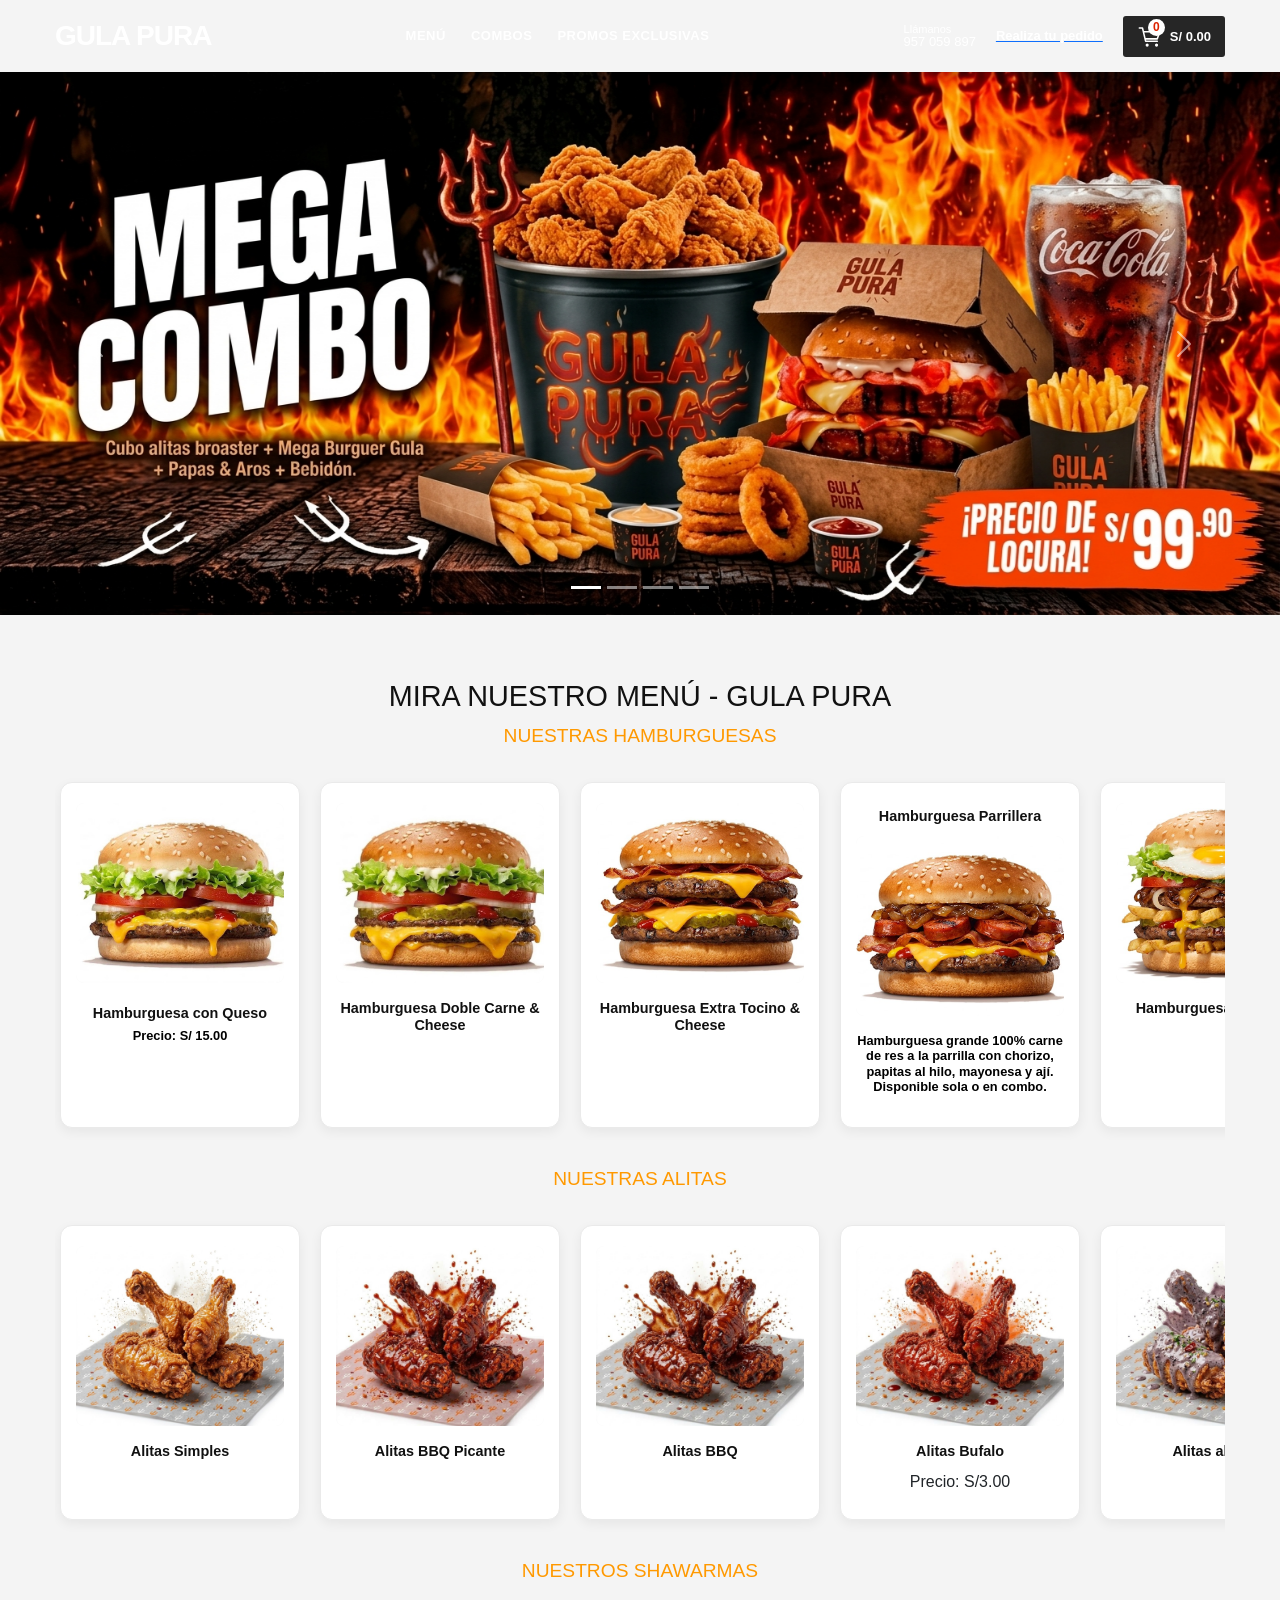
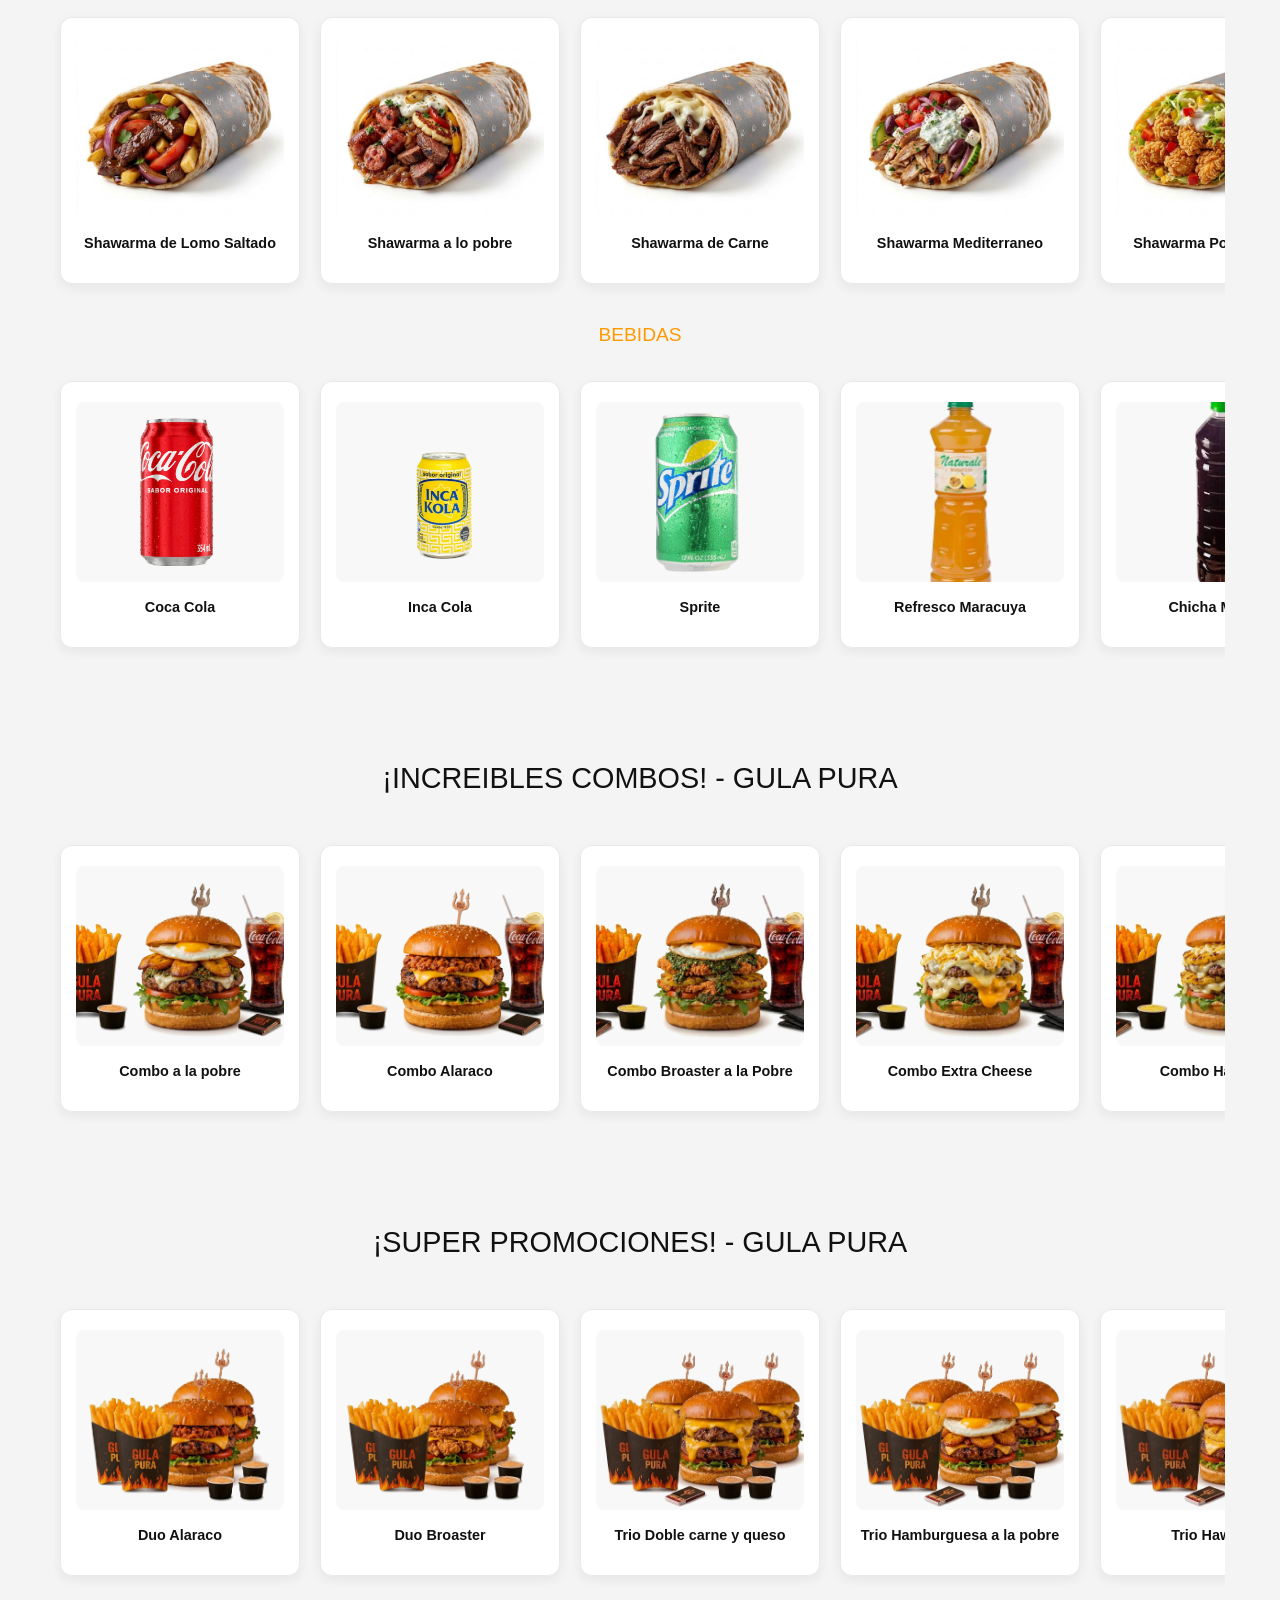
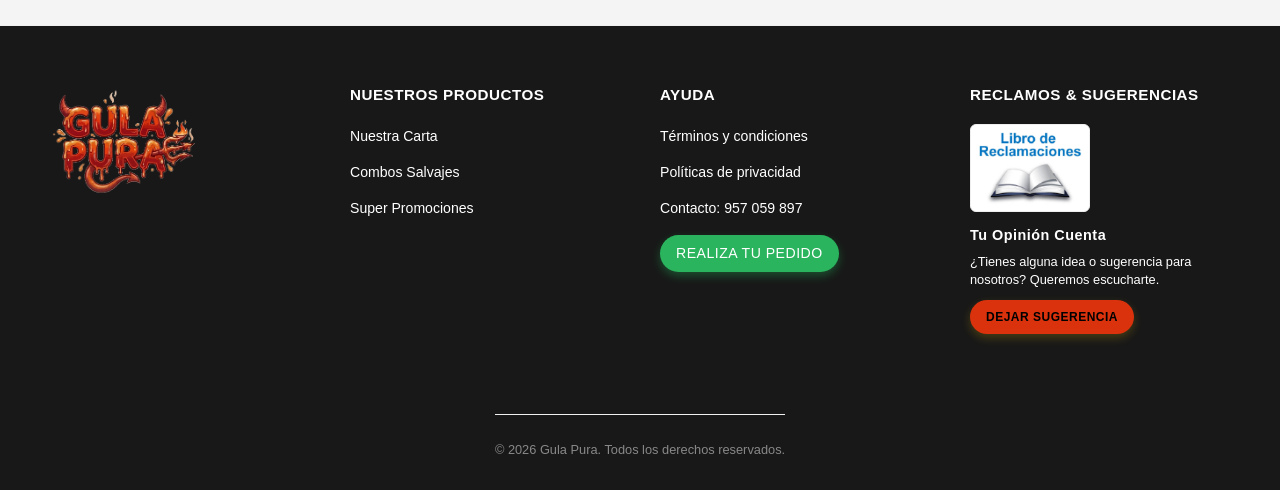
==== index.html @ 865c526d "Merge branch 'main' of https://github.com/Slardito/Chambistas" ====
<!DOCTYPE html>
<html lang="es">

<head>
  <meta charset="UTF-8">
  <meta name="viewport" content="width=device-width, initial-scale=1.0">
  <title>Gula Pura</title>
  <link rel="icon" href="img/logo-icon/icon_gula_pura.png">
  <link href="https://cdn.jsdelivr.net/npm/bootstrap@5.3.8/dist/css/bootstrap.min.css" rel="stylesheet"
    integrity="sha384-sRIl4kxILFvY47J16cr9ZwB07vP4J8+LH7qKQnuqkuIAvNWLzeN8tE5YBujZqJLB" crossorigin="anonymous" />
  <!-- Se realizo una vinculación con style.css (CSS) -->
  <link rel="stylesheet" href="style.css">
  <!-- Se establecio comunicacón con app.js (Java Script) -->
  <script src="app.js" defer></script>
</head>

<body>
  <header class="navbar">
    <div class="navbar-container">
      <!-- Logo GULA PURA -->
      <a href="#" class="logo">
        <span class="gulapura-text">GULA PURA</span>
      </a>
      <!-- Menú de navegación principal -->
      <nav class="nav-links">
        <a href="#MENU" class="nav-item">MENÚ</a>
        <a href="#COMBOS" class="nav-item">COMBOS</a>
        <a href="#PROMOS" class="nav-item">PROMOS EXCLUSIVAS</a>
      </nav>
      <!-- Sección de contacto y compra -->
      <div class="navbar-actions">
        <div class="phone-info">
          <div class="phone-text">
            <span class="label">Llámanos</span>
            <span class="number">957 059 897</span>
          </div>
        </div>
        <div class="user-info">
          <div class="user-text">
            <a href="https://wa.me/51957059897?text=Hola,%20quisiera%20realizar%20un%20pedido" target="_blank"
              rel="noopener noreferrer" class="link-pedido">
              <strong>Realiza tu pedido</strong>
            </a>
          </div>
        </div>
        <!-- Botón de carrito de compras -->
        <a href="Carrito.html" class="cart-btn" aria-label="Ver carrito, 0 productos, total S/ 0.00">
          <span class="cart-icon">
            <svg viewBox="0 0 32 32" fill="none" stroke="currentColor" stroke-width="2" stroke-linecap="round"
              stroke-linejoin="round" aria-hidden="true">
              <path d="M3 5h4l4 17h15M9 10h20l-3 9H11" />
              <circle cx="13" cy="27" r="1" fill="currentColor" />
              <circle cx="25" cy="27" r="1" fill="currentColor" />
            </svg>
            <span class="cart-count" aria-hidden="true">0</span>
          </span>
          <span class="cart-amount" aria-hidden="true">S/ 0.00</span>
        </a>
      </div>
    </div>
  </header>
  <!-- Carrusel - Banners -->
  <div id="carouselExampleIndicators" class="carousel slide" data-bs-ride="carousel">
    <div class="carousel-indicators">
      <button type="button" data-bs-target="#carouselExampleIndicators" data-bs-slide-to="0" class="active"
        aria-current="true" aria-label="Slide 1"></button>
      <button type="button" data-bs-target="#carouselExampleIndicators" data-bs-slide-to="1"
        aria-label="Slide 2"></button>
      <button type="button" data-bs-target="#carouselExampleIndicators" data-bs-slide-to="2"
        aria-label="Slide 3"></button>
      <button type="button" data-bs-target="#carouselExampleIndicators" data-bs-slide-to="3"
        aria-label="Slide 4"></button>
    </div>
    <!-- Bueno aqui se colocaron los 4 respectivos Banners referente a nuestra idea de página -->
    <div class="carousel-inner">
      <div class="carousel-item active">
        <img src="img/banners/Banner_1_gp.jfif" class="d-block w-100" alt="...">
      </div>
      <div class="carousel-item">
        <img src="img/banners/Banner_2_gp.jfif" class="d-block w-100" alt="...">
      </div>
      <div class="carousel-item">
        <img src="img/banners/Banner_3_gp.jfif" class="d-block w-100" alt="...">>
      </div>
      <div class="carousel-item">
        <img src="img/banners/Banner_4_gp.jfif" class="d-block w-100" alt="...">>
      </div>
    </div>
    <button class="carousel-control-prev" type="button" data-bs-target="#carouselExampleIndicators"
      data-bs-slide="prev">
      <span class="carousel-control-prev-icon" aria-hidden="true"></span>
      <span class="visually-hidden">Previous</span>
    </button>
    <button class="carousel-control-next" type="button" data-bs-target="#carouselExampleIndicators"
      data-bs-slide="next">
      <span class="carousel-control-next-icon" aria-hidden="true"></span>
      <span class="visually-hidden">Next</span>
    </button>
  </div>
  <script src="js/bootstrap.bundle.min.js"></script>
  <section class="MENU" id="MENU">
    <br>
    <h2> MIRA NUESTRO MENÚ - GULA PURA</h2>

    <!-- Hamburguesas -->
    <h5>NUESTRAS HAMBURGUESAS</h5>
    <div class="slide-container">
      <div class="slide-content">
        <div class="slide-wrapper">

          <!-- Tarjeta 1: Hamburguesa con Queso -->
          <div class="card">
            <div class="image-content">
              <span class="overlay"></span>
              <div class="card-image">
                <img src="img/Menu/Hamburguesas/Hamburguesa con Queso.jpg" alt="Hamburguesa con Queso" class="card-img">
              </div>
            </div>
            <div class="card-content">
              <div class="card-content">
                <h6 class="name">Hamburguesa con Queso</h6>
                <h6 class="precio">Precio: S/ 15.00</h6>
              </div>
            </div>
          </div>

          <!-- Tarjeta 2: Hamburguesa Doble Carne & Cheese -->
          <div class="card">
            <div class="image-content">
              <span class="overlay"></span>
              <div class="card-image">
                <img src="img/Menu/Hamburguesas/Hamburguesa Doble Carne & Cheese.jpg"
                  alt="Hamburguesa Doble Carne & Cheese" class="card-img">
              </div>
            </div>
            <div class="card-content">
              <h6 class="name">Hamburguesa Doble Carne & Cheese</h6>
            </div>
          </div>

          <!-- Tarjeta 3: Hamburguesa Extra Tocino & Cheese -->
          <div class="card">
            <div class="image-content">
              <span class="overlay"></span>
              <div class="card-image">
                <img src="img/Menu/Hamburguesas/Hamburguesa Extra Tocino & Cheese.jpg"
                  alt="Hamburguesa Extra Tocino & Cheese" class="card-img">
              </div>
            </div>
            <div class="card-content">
              <h6 class="name">Hamburguesa Extra Tocino & Cheese</h6>
            </div>
          </div>

          <!-- Tarjeta 4: Hamburguesa Parrillera -->
          <div class="card">
            <div class="image-content">
              <span class="overlay"></span>
              <div class="card-content">
              <h6 class="name">Hamburguesa Parrillera</h6>
            </div>
              <div class="card-image">
                <img src="img/Menu/Hamburguesas/Hamburguesa Parrillera.jpg" alt="Hamburguesa Parrillera"
                  class="card-img">
              </div>
            </div>
            <div class="card-content">
              <h6 class="precio">Hamburguesa grande 100% carne de res a la parrilla con chorizo, papitas al hilo, mayonesa y ají. Disponible sola o en combo.</h6>
            </div>
          </div>

          <!-- Tarjeta 5: Hamburguesa a la Pobre -->
          <div class="card">
            <div class="image-content">
              <span class="overlay"></span>
              <div class="card-image">
                <img src="img/Menu/Hamburguesas/Hamburguesa a la Pobre.jfif" alt="Hamburguesa a la Pobre"
                  class="card-img">
              </div>
            </div>
            <div class="card-content">
              <h6 class="name">Hamburguesa a la Pobre</h6>
            </div>
          </div>

          <!-- Tarjeta 6: Hamburguesa Doble Carne -->
          <div class="card">
            <div class="image-content">
              <span class="overlay"></span>
              <div class="card-image">
                <img src="img/Menu/Hamburguesas/Hamburguesa Doble Carne.jfif" alt="Hamburguesa Doble Carne"
                  class="card-img">
              </div>
            </div>
            <div class="card-content">
              <h6 class="name">Hamburguesa Doble Carne</h6>
            </div>
          </div>

          <!-- Tarjeta 7: Hamburguesa Gringa -->
          <div class="card">
            <div class="image-content">
              <span class="overlay"></span>
              <div class="card-image">
                <img src="img/Menu/Hamburguesas/Hamburguesa Gringa.jfif" alt="Hamburguesa Gringa" class="card-img">
              </div>
            </div>
            <div class="card-content">
              <h6 class="name">Hamburguesa Gringa</h6>
            </div>
          </div>

          <!-- Tarjeta 8: Hamburguesa Hawaiana -->
          <div class="card">
            <div class="image-content">
              <span class="overlay"></span>
              <div class="card-image">
                <img src="img/Menu/Hamburguesas/Hamburguesa Hawaiana.jfif" alt="Hamburguesa Hawaiana" class="card-img">
              </div>
            </div>
            <div class="card-content">
              <h6 class="name">Hamburguesa Hawaiana</h6>

            </div>
          </div>

          <!-- Tarjeta 9: Hamburguesa Simple -->
          <div class="card">
            <div class="image-content">
              <span class="overlay"></span>
              <div class="card-image">
                <img src="img/Menu/Hamburguesas/Hamburguesa Simple.jfif" alt="Hamburguesa Simple" class="card-img">
              </div>
            </div>
            <div class="card-content">
              <h6 class="name">Hamburguesa Simple</h6>
            </div>
          </div>

          <!-- Tarjeta 10: Hamburguesa Triple Cheese -->
          <div class="card">
            <div class="image-content">
              <span class="overlay"></span>
              <div class="card-image">
                <img src="img/Menu/Hamburguesas/Hamburguesa Triple cheese.jfif" alt="Hamburguesa Triple Cheese"
                  class="card-img">
              </div>
            </div>
            <div class="card-content">
              <h6 class="name">Hamburguesa Triple Cheese</h6>
            </div>
          </div>

        </div>
      </div>
    </div>
    <br>
    <!-- Alitas -->
    <h5>NUESTRAS ALITAS</h5>
    <div class="slide-container">
      <div class="slide-content">
        <div class="slide-wrapper">

          <!-- Tarjeta 1: Alitas Simples -->
          <div class="card">
            <div class="image-content">
              <span class="overlay"></span>
              <div class="card-image">
                <img src="img/Menu/Alitas/Alitas Simples.jfif" alt="Alitas Simples" class="card-img">
              </div>
            </div>
            <div class="card-content">
              <h6 class="name">Alitas Simples</h6>
            </div>
          </div>

          <!-- Tarjeta 2: Alitas BBQ Picante -->
          <div class="card">
            <div class="image-content">
              <span class="overlay"></span>
              <div class="card-image">
                <img src="img/Menu/Alitas/Alitas_BBQ_Picante.jfif" alt="Alitas BBQ Picante" class="card-img">
              </div>
            </div>
            <div class="card-content">
              <h6 class="name">Alitas BBQ Picante</h6>
            </div>
          </div>

          <!-- Tarjeta 3: Alitas BBQ -->
          <div class="card">
            <div class="image-content">
              <span class="overlay"></span>
              <div class="card-image">
                <img src="img/Menu/Alitas/Alitas_BBQ.jfif" alt="Alitas BBQ" class="card-img">
              </div>
            </div>
            <div class="card-content">
              <h6 class="name">Alitas BBQ</h6>
            </div>
          </div>

          <!-- Tarjeta 4: Alitas Bufalo -->
          <div class="card">
            <div class="image-content">
              <span class="overlay"></span>
              <div class="card-image">
                <img src="img/Menu/Alitas/Alitas Bufalo.jfif" alt="Alitas Bufalo" class="card-img">
              </div>
            </div>
            <div class="card-content">
              <h6 class="name">Alitas Bufalo</h6>
            </div>
            <div>
              <h6 class="price">Precio: S/3.00</h6>
            </div>
          </div>

          <!-- Tarjeta 5: Alitas al Olivo -->
          <div class="card">
            <div class="image-content">
              <span class="overlay"></span>
              <div class="card-image">
                <img src="img/Menu/Alitas/Alitas al Olivo.jfif" alt="Alitas al Olivo" class="card-img">
              </div>
            </div>
            <div class="card-content">
              <h6 class="name">Alitas al Olivo</h6>
            </div>
          </div>

          <!-- Tarjeta 6: Alitas Acevichadas -->
          <div class="card">
            <div class="image-content">
              <span class="overlay"></span>
              <div class="card-image">
                <img src="img/Menu/Alitas/Alitas Acevichadas.jfif" alt="Alitas Acevichadas" class="card-img">
              </div>
            </div>
            <div class="card-content">
              <h6 class="name">Alitas Acevichadas</h6>
            </div>
          </div>

          <!-- Tarjeta 7: Alitas Ajo Parmesano -->
          <div class="card">
            <div class="image-content">
              <span class="overlay"></span>
              <div class="card-image">
                <img src="img/Menu/Alitas/Alitas Ajo Parmesano.jpg" alt="Alitas Ajo Parmesano" class="card-img">
              </div>
            </div>
            <div class="card-content">
              <h6 class="name">Alitas Ajo Parmesano</h6>
            </div>
          </div>

        </div>
      </div>
    </div>
    <br>
    <!-- Shawarmas -->
    <h5>NUESTROS SHAWARMAS</h5>
    <div class="slide-container">
      <div class="slide-content">
        <div class="slide-wrapper">

          <!-- Tarjeta 1: Shawarma de Lomo Saltado -->
          <div class="card">
            <div class="image-content">
              <span class="overlay"></span>
              <div class="card-image">
                <img src="img/Menu/Shawarmas/Shawarma Lomo Saltado.jpg" alt="Shawarma de Lomo Saltado" class="card-img">
              </div>
            </div>
            <div class="card-content">
              <h6 class="name">Shawarma de Lomo Saltado</h6>
            </div>
          </div>

          <!-- Tarjeta 2: Shawarma a lo pobre -->
          <div class="card">
            <div class="image-content">
              <span class="overlay"></span>
              <div class="card-image">
                <img src="img/Menu/Shawarmas/Shawarma a lo pobre.jfif" alt="Shawarma a lo pobre" class="card-img">
              </div>
            </div>
            <div class="card-content">
              <h6 class="name">Shawarma a lo pobre</h6>
            </div>
          </div>

          <!-- Tarjeta 3: Shawarma de Carne -->
          <div class="card">
            <div class="image-content">
              <span class="overlay"></span>
              <div class="card-image">
                <img src="img/Menu/Shawarmas/Shawarma Carne.jfif" alt="Shawarma de Carne" class="card-img">
              </div>
            </div>
            <div class="card-content">
              <h6 class="name">Shawarma de Carne</h6>
            </div>
          </div>

          <!-- Tarjeta 4: Shawarma Mediterraneo -->
          <div class="card">
            <div class="image-content">
              <span class="overlay"></span>
              <div class="card-image">
                <img src="img/Menu/Shawarmas/Shawarma Mediterraneo.jfif" alt="Shawarma Mediterraneo" class="card-img">
              </div>
            </div>
            <div class="card-content">
              <h6 class="name">Shawarma Mediterraneo</h6>
            </div>
          </div>

          <!-- Tarjeta 5: Shawarma Pollo Crunchy -->
          <div class="card">
            <div class="image-content">
              <span class="overlay"></span>
              <div class="card-image">
                <img src="img/Menu/Shawarmas/Shawarma Pollo Crunchy.jfif" alt="Shawarma Pollo Crunchy" class="card-img">
              </div>
            </div>
            <div class="card-content">
              <h6 class="name">Shawarma Pollo Crunchy</h6>
            </div>
          </div>

          <!-- Tarjeta 6: Shawarma de Pollo -->
          <div class="card">
            <div class="image-content">
              <span class="overlay"></span>
              <div class="card-image">
                <img src="img/Menu/Shawarmas/Shawarma Pollo.jfif" alt="Shawarma de Pollo" class="card-img">
              </div>
            </div>
            <div class="card-content">
              <h6 class="name">Shawarma de Pollo</h6>
            </div>
          </div>

          <!-- Tarjeta 7: Shawarma Simple -->
          <div class="card">
            <div class="image-content">
              <span class="overlay"></span>
              <div class="card-image">
                <img src="img/Menu/Shawarmas/Shawarma Simple.jfif" alt="Shawarma Simple" class="card-img">
              </div>
            </div>
            <div class="card-content">
              <h6 class="name">Shawarma Simple</h6>
            </div>
          </div>

          <!-- Tarjeta 8: Shawarma Vegetariano  -->
          <div class="card">
            <div class="image-content">
              <span class="overlay"></span>
              <div class="card-image">
                <img src="img/Menu/Shawarmas/Shawarma Vegetariano.jfif" alt="Shawarma Vegetariano" class="card-img">
              </div>
            </div>
            <div class="card-content">
              <h6 class="name">Shawarma Vegetariano</h6>
            </div>
          </div>

        </div>
      </div>
    </div>
    <br>
    <!-- Bebidas -->
    <h5> Bebidas </h5>
    <div class="slide-container">
      <div class="slide-content">
        <div class="slide-wrapper">

          <!-- Tarjeta 1: Coca Cola -->
          <div class="card">
            <div class="image-content">
              <span class="overlay"></span>
              <div class="card-image">
                <img src="img/Menu/Bebidas/Coca_Cola.png" alt="Coca Cola" class="card-img">
              </div>
            </div>
            <div class="card-content">
              <h6 class="name">Coca Cola</h6>
            </div>
          </div>

          <!-- Tarjeta 2: Inca Kola -->
          <div class="card">
            <div class="image-content">
              <span class="overlay"></span>
              <div class="card-image">
                <img src="img/Menu/Bebidas/Inca_Kola.png" alt="Inca Kola" class="card-img">
              </div>
            </div>
            <div class="card-content">
              <h6 class="name">Inca Cola</h6>
            </div>
          </div>

          <!-- Tarjeta 3: Sprite -->
          <div class="card">
            <div class="image-content">
              <span class="overlay"></span>
              <div class="card-image">
                <img src="img/Menu/Bebidas/Sprite.png" alt="Sprite" class="card-img">
              </div>
            </div>
            <div class="card-content">
              <h6 class="name">Sprite</h6>
            </div>
          </div>

          <!-- Tarjeta 4: Refresco Maracuya -->
          <div class="card">
            <div class="image-content">
              <span class="overlay"></span>
              <div class="card-image">
                <img src="img/Menu/Bebidas/Refresco_Maracuya.png" alt="Refresco Maracuya" class="card-img">
              </div>
            </div>
            <div class="card-content">
              <h6 class="name">Refresco Maracuya</h6>
            </div>
          </div>

          <!-- Tarjeta 5: Chicha Morada -->
          <div class="card">
            <div class="image-content">
              <span class="overlay"></span>
              <div class="card-image">
                <img src="img/Menu/Bebidas/Chicha_Morada.png" alt="Refresco Chicha Morada" class="card-img">
              </div>
            </div>
            <div class="card-content">
              <h6 class="name">Chicha Morada</h6>
            </div>
          </div>

          <!-- Tarjeta 6: Agua -->
          <div class="card">
            <div class="image-content">
              <span class="overlay"></span>
              <div class="card-image">
                <img src="img/Menu/Bebidas/Agua.png" alt="Agua" class="card-img">
              </div>
            </div>
            <div class="card-content">
              <h6 class="name">Agua</h6>
            </div>
          </div>
        </div>
      </div>
    </div>
    <br>
    <br>
  </section>
  <section class="COMBOS" id="COMBOS">
    <!-- Combos Gula Pura -->
    <h2>¡INCREIBLES COMBOS! - GULA PURA</h2>
    <br>
    <div class="slide-container">
      <div class="slide-content">
        <div class="slide-wrapper">

          <!-- Tarjeta 1: Combo a la pobre -->
          <div class="card">
            <div class="image-content">
              <span class="overlay"></span>
              <div class="card-image">
                <img src="img/Combos/Combo_a_la_pobre.png" alt="Combo a la pobre" class="card-img">
              </div>
            </div>
            <div class="card-content">
              <h6 class="name">Combo a la pobre</h6>
            </div>
          </div>

          <!-- Tarjeta 2: Combo Alaraco -->
          <div class="card">
            <div class="image-content">
              <span class="overlay"></span>
              <div class="card-image">
                <img src="img/Combos/Combo_Alaraco.png" alt="Combo Alaraco" class="card-img">
              </div>
            </div>
            <div class="card-content">
              <h6 class="name">Combo Alaraco</h6>
            </div>
          </div>

          <!-- Tarjeta 3: Combo Broaster a la Pobre -->
          <div class="card">
            <div class="image-content">
              <span class="overlay"></span>
              <div class="card-image">
                <img src="img/Combos/Combo_Broaster_a_lo_pobre.png" alt="Combo Broaster a la Pobre" class="card-img">
              </div>
            </div>
            <div class="card-content">
              <h6 class="name">Combo Broaster a la Pobre</h6>
            </div>
          </div>

          <!-- Tarjeta 4: Combo Extra Cheese -->
          <div class="card">
            <div class="image-content">
              <span class="overlay"></span>
              <div class="card-image">
                <img src="img/Combos/Combo_Extra_Cheese.png" alt="Combo Extra Cheese" class="card-img">
              </div>
            </div>
            <div class="card-content">
              <h6 class="name">Combo Extra Cheese</h6>
            </div>
          </div>

          <!-- Tarjeta 5: Combo Hawaiano -->
          <div class="card">
            <div class="image-content">
              <span class="overlay"></span>
              <div class="card-image">
                <img src="img/Combos/Combo_Hawaiano.png" alt="Combo Hawaiano" class="card-img">
              </div>
            </div>
            <div class="card-content">
              <h6 class="name">Combo Hawaiano</h6>
            </div>
          </div>

          <!-- Tarjeta 6: Combo Parrillero -->
          <div class="card">
            <div class="image-content">
              <span class="overlay"></span>
              <div class="card-image">
                <img src="img/Combos/Combo_Parrillero.png" alt="Combo Parrillero" class="card-img">
              </div>
            </div>
            <div class="card-content">
              <h6 class="name">Combo Parrillero</h6>
            </div>
          </div>

          <!-- Tarjeta 7: Combo Tocino -->
          <div class="card">
            <div class="image-content">
              <span class="overlay"></span>
              <div class="card-image">
                <img src="img/Combos/Combo_Tocino.png" alt="Combo Tocino" class="card-img">
              </div>
            </div>
            <div class="card-content">
              <h6 class="name">Combo Tocino</h6>
            </div>
          </div>
        </div>
      </div>
    </div>
    <br>
  </section>
  <br>
  <section class="PROMOS" id="PROMOS">
    <!-- Promociones Gula Pura -->
    <h2> ¡SUPER PROMOCIONES! - GULA PURA</h2>
    <br>
    <div class="slide-container">
      <div class="slide-content">
        <div class="slide-wrapper">

          <!-- Tarjeta 1: Duo Alaraco -->
          <div class="card">
            <div class="image-content">
              <span class="overlay"></span>
              <div class="card-image">
                <img src="img/Promociones/Duo_alaraco.png" alt="Duo Alaraco" class="card-img">
              </div>
            </div>
            <div class="card-content">
              <h6 class="name">Duo Alaraco</h6>
            </div>
          </div>

          <!-- Tarjeta 2: Duo Broaster -->
          <div class="card">
            <div class="image-content">
              <span class="overlay"></span>
              <div class="card-image">
                <img src="img/Promociones/Duo_Broaster.png" alt="Duo Broaster" class="card-img">
              </div>
            </div>
            <div class="card-content">
              <h6 class="name">Duo Broaster</h6>
            </div>
          </div>

          <!-- Tarjeta 3: Trio Doble carne y queso -->
          <div class="card">
            <div class="image-content">
              <span class="overlay"></span>
              <div class="card-image">
                <img src="img/Promociones/Trio_dobleburger_cheese.png" alt="Trio Doble carne y queso" class="card-img">
              </div>
            </div>
            <div class="card-content">
              <h6 class="name">Trio Doble carne y queso</h6>
            </div>
          </div>

          <!-- Tarjeta 4: Trio Hamburguesa a la pobre -->
          <div class="card">
            <div class="image-content">
              <span class="overlay"></span>
              <div class="card-image">
                <img src="img/Promociones/Trio_Hamburguesa_a_la_pobre.png" alt="Trio Hamburguesa a la pobre"
                  class="card-img">
              </div>
            </div>
            <div class="card-content">
              <h6 class="name">Trio Hamburguesa a la pobre</h6>
            </div>
          </div>

          <!-- Tarjeta 5: Trio Hawaiano -->
          <div class="card">
            <div class="image-content">
              <span class="overlay"></span>
              <div class="card-image">
                <img src="img/Promociones/Trio_Hawaiano.png" alt="Trio Hawaiano" class="card-img">
              </div>
            </div>
            <div class="card-content">
              <h6 class="name">Trio Hawaiano</h6>
            </div>
          </div>
        </div>
      </div>
    </div>
    <br>
  </section>
</body>
<footer class="site-footer">
  <div class="footer-container">
    <!-- Columna 1: Logo y Redes -->
    <div class="footer-column brand-column">
      <a href="/" class="footer-logo-link">
        <img src="img/logo-icon/gula_pura_logotipo.png" alt="Logo Gula Pura" class="footer-logo-img">
      </a>

      <!--  Esto por el momento se encuentra en proceso
  <p>Síguenos en</p>
  <div class="social-icons">
    <a href="#" aria-label="Facebook"><i class="fab fa-facebook-f"></i></a>
    <a href="#" aria-label="Instagram"><i class="fab fa-instagram"></i></a>
    <a href="#" aria-label="TikTok"><i class="fab fa-tiktok"></i></a>
  </div>
  -->
    </div>

    <!-- Columna 2: Nuestros Productos -->
    <div class="footer-column">
      <h3>Nuestros Productos</h3>
      <ul>
        <li><a href="#MENU">Nuestra Carta </a></li>
        <li><a href="#COMBOS">Combos Salvajes</a></li>
        <li><a href="#PROMOS">Super Promociones</a></li>
      </ul>
    </div>
    <!-- Columna 3: Ayuda -->
    <div class="footer-column">
      <h3>Ayuda</h3>
      <ul>
        <!-- Funciones específicas para abrir cada modal -->
        <li><a href="#" onclick="abrirModalTerminos(event)">Términos y condiciones</a></li>
        <li><a href="#" onclick="abrirModalPrivacidad(event)">Políticas de privacidad</a></li>
        <li class="item-contacto">
          <a href="https://wa.me/51957059897?text=Hola,%20tengo%20una%20consulta" target="_blank"
            rel="noopener noreferrer">
            Contacto: 957 059 897
          </a>
        </li>

        <li class="feedback-container">
          <a href="https://wa.me/51957059897?text=Hola,%20quisiera%20realizar%20un%20pedido" class="btn-pedido"
            target="_blank" rel="noopener noreferrer">
            Realiza tu pedido
          </a>
        </li>
      </ul>

      <!-- Ventana flotante : Términos y Condiciones -->
      <div id="modal-terminos" class="modal-overlay">
        <div class="modal-contenido">
          <!-- Aqui se puede ver reflejado un boton para poder cerrar la ventana flotante de Términos y Condiciones -->
          <span class="btn-cerrar" onclick="cerrarModalTerminos()">&times;</span>
          <h2>Términos y Condiciones - Gúla Pura</h2>
          <div class="modal-body">
            <p>Bienvenido a <strong>Gúla Pura</strong>. A continuación, te presentamos las condiciones que rigen el uso
              de nuestro sitio web y el proceso de atención y pedidos a través de nuestro canal oficial de
              <strong>WhatsApp</strong>.
            </p>

            <h3>1. Canal Oficial de Ventas y Pedidos</h3>
            <p>Nuestro sitio web funciona como una carta digital interactiva e informativa. El proceso de compra,
              cotización, selección de productos, confirmación de dirección y pago se gestiona exclusivamente a través
              de nuestro canal oficial de WhatsApp.</p>

            <h3>2. Cobertura, Envíos y Horarios</h3>
            <p>La confirmación de si tu dirección se encuentra dentro de nuestra zona de cobertura de delivery se
              realizará directamente en el chat de WhatsApp al momento de compartir tu ubicación. La atención está
              sujeta al horario de nuestras cocinas.</p>

            <h3>3. Medios de Pago</h3>
            <p>Los pagos se coordinan por WhatsApp e incluyen Yape, Plin, transferencias bancarias o efectivo contra
              entrega (indicando el monto con el que abonarás para llevar el cambio exacto).</p>

            <h3>4. Comprobantes y Libro de Reclamaciones</h3>
            <p>Puedes solicitar Boleta o Factura electrónica en el chat de WhatsApp. Asimismo, nuestro Libro de
              Reclamaciones Virtual se encuentra disponible en la parte inferior de la web.</p>
          </div>
        </div>
      </div>

      <!-- Ventana Flotante : Políticas de Privacidad -->
      <div id="modal-privacidad" class="modal-overlay">
        <div class="modal-contenido">
          <!-- Aqui se puede ver reflejado un boton para poder cerrar la ventana flotante de Politicas de Privacidad -->
          <span class="btn-cerrar" onclick="cerrarModalPrivacidad()">&times;</span>
          <h2>Políticas de Privacidad - Gúla Pura</h2>
          <div class="modal-body">
            <p>En <strong>Gúla Pura</strong> nos comprometemos a proteger la privacidad de tus datos personales conforme
              a la <strong>Ley N° 29733 (Ley de Protección de Datos Personales del Perú)</strong>.</p>

            <h3>1. Datos Personales Recopilados</h3>
            <p>Al realizar tus pedidos a través de WhatsApp, podemos solicitarte datos como: nombre completo, número de
              teléfono, dirección de entrega y datos de facturación.</p>

            <h3>2. Finalidad del Tratamiento de Datos</h3>
            <p>Tus datos son utilizados exclusivamente para:</p>
            <ul>
              <li>Procesar, preparar y coordinar la entrega (delivery) de tus pedidos.</li>
              <li>Emitir y enviarte el comprobante de pago electrónico correspondiente (Boleta/Factura).</li>
              <li>Atender consultas o sugerencias enviadas a través de nuestros canales de atención.</li>
            </ul>

            <h3>3. Confidencialidad y Seguridad</h3>
            <p>Tus datos personales no serán comercializados ni cedidos a terceros sin tu consentimiento previo, salvo
              con el personal encargado del reparto o por requerimiento de la autoridad competente.</p>

            <h3>4. Derechos ARCO</h3>
            <p>Como titular de tus datos personales, puedes ejercer tus derechos de acceso, rectificación, cancelación u
              oposición escribiéndonos directamente a nuestro canal de WhatsApp.</p>
          </div>
        </div>
      </div>
    </div>
    <!-- Columna 4: Contacto & Atención al Cliente (Libro y Sugerencias) -->
    <div class="footer-column legal-column">
      <h3>RECLAMOS & SUGERENCIAS</h3>

      <!-- 1. Libro de Reclamaciones vinculada a libro-de-reclamaciones.html -->
      <a href="libro-de-reclamaciones.html">
        <img src="img/footer/Libro_reclamos.png" alt="Libro de Reclamaciones" class="libro-img">
      </a>

      <!-- 2. Sugerencias conectado a un Formulario de google -->
      <div class="feedback-container">
        <h3>Tu Opinión Cuenta</h3>
        <p class="feedback-text">¿Tienes alguna idea o sugerencia para nosotros? Queremos escucharte.</p>
        <a href="https://docs.google.com/forms/d/e/1FAIpQLScGWHN5Qboh4pLPVPXL78QI0LmWeiwGPB_7sudZl1JCkc1D7g/viewform?usp=header"
          class="btn-sugerencias" target="_blank" rel="noopener noreferrer">
          Dejar sugerencia
        </a>
      </div>
    </div>
    <!-- En el pie del footer se colocaron los Derechos Reservados -->
    <div class="footer-bottom" id="footer-bottom">
      <span>&copy; 2026 Gula Pura. Todos los derechos reservados.</span>
    </div>
</footer>

</html>
---- style.css ----
* {
  margin: 0;
  padding: 0;
  box-sizing: border-box;
  font-family: 'Arial Black', Impact, sans-serif;
}

body {
  background-color: #f4f4f4;
  overflow-x: hidden;
}

/* Contenedor generals */
.container {
  width: 100%;
  max-width: 1200px;
  margin: 0 auto;
  padding: 0 15px;
}

/* -- Navbar -- */
.navbar {
  background-image: url('https://media.istockphoto.com/id/2155502644/es/foto/fondo-de-pared-de-hormig%C3%B3n-negro-oscuro-patr%C3%B3n-tablero-de-cemento-textura-grunge-sucio-rayado.jpg?s=612x612&w=0&k=20&c=M6zVuRBpAifVg0nw0QAFx66Hq777SYCjK_7OEoNGsIk=');
  background-size: cover;
  background-position: center;
  padding: 15px 0;
  position: sticky;
  top: 0;
  z-index: 1000;
  box-shadow: 0 4px 10px rgba(0, 0, 0, 0.3);
}

.navbar-container {
  width: 100%;
  max-width: 1200px;
  margin: 0 auto;
  display: flex;
  align-items: center;
  justify-content: space-between;
  padding: 0 15px;
}

/* -- Logo -- */
.logo {
  text-decoration: none;
}

.logo .gulapura-text {
  font-size: 28px;
  font-weight: 900;
  font-style: normal;
  color: #ffffff;
  letter-spacing: -1px;
  text-decoration: none;
}

/* Navegación central */
.nav-links {
  display: flex;
  align-items: center;
  gap: 25px;
}

.nav-item {
  color: #ffffff;
  text-decoration: none;
  font-size: 13px;
  font-weight: bold;
  letter-spacing: 0.5px;
  transition: color 0.2s ease;
}

.nav-item:hover {
  color: #ffcc00;
}

/* Acciones a la derecha */
.navbar-actions {
  display: flex;
  align-items: center;
  gap: 20px;
}

.phone-info,
.user-info {
  display: flex;
  align-items: center;
}

.phone-text,
.user-text {
  display: flex;
  flex-direction: column;
  line-height: 1.1;
  font-size: 11px;
  font-family: Arial, sans-serif;
  color: #ffffff;
}

.phone-text .number,
.user-text strong {
  font-family: 'Arial Black', sans-serif;
  font-size: 13px;
  color: #ffffff;
}

/* -- Carrito -- */
.cart-btn {
  background-color: #262626;
  color: #ffffff;
  text-decoration: none;
  padding: 8px 14px;
  border-radius: 3px;
  font-weight: bold;
  font-size: 13px;
  display: flex;
  align-items: center;
  gap: 8px;
  min-height: 38px;
  transition: background-color 0.2s ease;
}

.cart-btn:hover {
  background-color: #3a3a3a;
}

.cart-icon {
  position: relative;
  display: flex;
  width: 25px;
  height: 25px;
}

.cart-icon svg {
  width: 100%;
  height: 100%;
}

.cart-count {
  position: absolute;
  top: -5px;
  right: -3px;
  min-width: 17px;
  height: 17px;
  padding: 0 3px;
  border-radius: 50%;
  background: #fff;
  color: #dc2200;
  font: bold 12px/17px Arial, sans-serif;
  text-align: center;
}

.cart-amount {
  white-space: nowrap;
  font: bold 13px Arial, sans-serif;
}

.cart-btn:focus-visible {
  outline: 3px solid #ffcc00;
  outline-offset: 3px;
}

/* -- 3. Secciones (MENÚ, COMBOS, PROMOS) -- */
.MENU,
.COMBOS,
.PROMOS {
  max-width: 1200px;
  margin: 0 auto;
  padding: 40px 15px 10px 15px;
}

.MENU h2,
.COMBOS h2,
.PROMOS h2 {
  width: 100%;
  text-align: center;
  margin-bottom: 10px;
  font-size: 1.8rem;
  color: #111;
  text-transform: uppercase;
}

.MENU h5,
.COMBOS h5,
.PROMOS h5 {
  width: 100%;
  text-align: center;
  margin-bottom: 20px;
  color: #ff9900;
  font-size: 1.2rem;
  text-transform: uppercase;
}

/* Slider horizontal para tarjetas de productos */
.slide-container {
  width: 100%;
}

.slide-content {
  width: 100%;
}

.slide-wrapper {
  display: flex;
  flex-direction: row;
  gap: 20px;
  overflow-x: auto;
  padding: 15px 5px;
  scroll-behavior: smooth;
}

/* Personalización del scrollbar del slider */
.slide-wrapper::-webkit-scrollbar {
  height: 10px;
}

.slide-wrapper::-webkit-scrollbar-thumb {
  background: #ffcc00;
  border-radius: 15px;
}

.slide-wrapper::-webkit-scrollbar-track {
  background: #e0e0e0;
  border-radius: 15px;
}

/* Tarjetas de producto */
.card {
  flex: 0 0 240px;
  /* Ancho fijo uniforme para la tarjeta */
  display: flex;
  flex-direction: column;
  align-items: center;
  background: #ffffff;
  padding: 20px 15px;
  border-radius: 12px;
  box-shadow: 0 4px 12px rgba(0, 0, 0, 0.06);
  border: 1px solid #eaeaea;
  transition: transform 0.2s ease, box-shadow 0.2s ease;
}

.card:hover {
  transform: translateY(-4px);
  box-shadow: 0 8px 20px rgba(0, 0, 0, 0.12);
}

/* -- Ajuste de las tarjetas e imagenes -- */
.image-content {
  width: 100%;
  margin-bottom: 12px;
}

.card-image {
  position: relative;
  width: 100%;
  height: 180px;
  border-radius: 8px;
  /* Bordes curvos */
  overflow: hidden;
  background-color: #f8f8f8;
}

/* La imagen se ajusta al 100% */
.card-image .card-img {
  width: 100%;
  height: 100%;
  object-fit: cover;
  display: block;
}

/* Información debajo de la comida */
.card-content {
  text-align: center;
  width: 100%;
  padding: 5px 0;
}

.card-content .name {
  font-size: 0.9rem;
  color: #111111;
  font-weight: bold;
  margin-bottom: 6px;
}

/* Estilo para el precio que se coloque debajo, pero por el momento esto no se va habilitar */
.card-content .precio {
  font-size: 0.8rem;
  color: black;
  font-weight: 900;
}

/* -- Footer -- */
.site-footer {
  background-color: #181818;
  padding: 60px 20px 30px 20px;
  border-top: 1px solid #f0f0f0;
  font-family: Arial, sans-serif;
}

.footer-container {
  display: flex;
  flex-direction: row;
  justify-content: space-between;
  flex-wrap: wrap;
  max-width: 1200px;
  margin: 0 auto;
  gap: 40px;
}

.footer-column {
  flex: 1;
  min-width: 220px;
}

.footer-logo-img {
  max-width: 160px;
  height: auto;
  display: block;
}

.footer-column h3 {
  font-size: 0.95rem;
  color: white;
  text-transform: uppercase;
  letter-spacing: 0.5px;
  margin-bottom: 20px;
  font-weight: 700;
}

.footer-column ul {
  list-style: none;
  padding: 0;
  margin: 0;
}

.footer-column ul li {
  margin-bottom: 12px;
}

.footer-column ul li a {
  color: white;
  text-decoration: none;
  font-size: 0.88rem;
  font-weight: 500;
  font-family: Arial, sans-serif;
  transition: all 0.2s ease;
}

.footer-column ul li a:hover {
  color: #ff3333;
  padding-left: 3px;
}

/* Libro de reclamaciones */
.libro-img {
  width: 120px;
  height: auto;
  display: block;
  background: #ffffff;
  padding: 6px;
  border: 1px solid #eee;
  border-radius: 6px;
  margin-bottom: 15px;
}

.feedback-container {
  margin-top: 20px;
  border-top: 1px dashed #e0e0e0;
  padding-top: 15px;
  max-width: 260px;
}

.feedback-container h3 {
  font-size: 0.9rem;
  color: white;
  text-transform: none;
  margin-bottom: 8px;
  font-weight: 600;
}

.feedback-text {
  font-family: Arial, sans-serif;
  font-size: 0.8rem;
  color: white;
  line-height: 1.4;
  margin-bottom: 12px;
}

.btn-sugerencias {
  display: inline-block;
  background-color: #D9320D;
  color: #000000;
  padding: 8px 16px;
  font-size: 0.75rem;
  font-weight: 700;
  text-transform: uppercase;
  letter-spacing: 0.5px;
  text-decoration: none;
  border-radius: 50px;
  box-shadow: 0 4px 10px rgba(255, 204, 0, 0.2);
  transition: all 0.2s ease;
}

.btn-sugerencias:hover {
  background-color: #ff3333;
  color: #ffffff;
  box-shadow: 0 4px 10px rgba(255, 51, 51, 0.3);
  transform: translateY(-1px);
}

.footer-bottom {
  max-width: 1200px;
  margin: 40px auto 0 auto;
  padding-top: 25px;
  border-top: 1px solid #f0f0f0;
  text-align: center;
  font-size: 0.8rem;
  font-family: Arial, sans-serif;
  color: #888888;
}

.feedback-container {
  margin-top: 15px;
  border-top: none;
  padding-top: 0;
}

/* Estilo del botón verde para hacer referencia a Whatsapp */
.btn-pedido {
  display: inline-block;
  background-color: #2ab45d;
  color: #ffffff !important;
  padding: 8px 16px;
  font-size: 0.75rem;
  font-weight: 700;
  text-transform: uppercase;
  letter-spacing: 0.5px;
  text-decoration: none;
  border-radius: 50px;
  box-shadow: 0 4px 10px rgba(37, 211, 102, 0.3);
  transition: all 0.2s ease;
}

/* Efecto al pasar el cursor */
.btn-pedido:hover {
  background-color: #1a572f;
  color: #ffffff !important;
  box-shadow: 0 4px 12px rgba(37, 211, 102, 0.5);
  transform: translateY(-1px);
  padding-left: 16px !important;
}


/* --- Terminos y condicicones --- */
.modal-contenido h2 {
  text-align: center;
  margin-top: 10px;
  /* Margen superior */
  margin-bottom: 20px;
  /* Margen inferior */
  padding-right: 25px;
  /* Espacio a la derecha */
  padding-left: 25px;
  /* Espacio a la izquierda */
}

/* Fondo oscuro translúcido */
.modal-overlay {
  display: none;
  position: fixed;
  top: 0;
  left: 0;
  width: 100%;
  height: 100%;
  background-color: rgba(0, 0, 0, 0.75);
  z-index: 9999;
  justify-content: center;
  align-items: center;
}

/* Caja de contenido de la ventana flotante */
.modal-contenido {
  background-color: #1f1f1f;
  color: #ffffff;
  padding: 30px;
  border-radius: 12px;
  max-width: 600px;
  width: 90%;
  max-height: 80vh;
  position: relative;
  box-shadow: 0 5px 20px rgba(0, 0, 0, 0.5);
  font-family: Arial, sans-serif;
}

.modal-body {
  max-height: 60vh;
  overflow-y: auto;
  margin-top: 15px;
  padding-right: 10px;
  line-height: 1.5;
  font-size: 0.9rem;
}

.modal-body h3 {
  font-size: 1rem;
  color: #ff3333;
  margin-top: 15px;
  margin-bottom: 5px;
}

/* Botón para cerrar las ventanas flotantes */
.btn-cerrar {
  position: absolute;
  top: 15px;
  right: 20px;
  font-size: 28px;
  font-weight: bold;
  color: #ffffff;
  cursor: pointer;
}

.btn-cerrar:hover {
  color: #ff3333;
}

/* Politicas de Privacidad */
/* Centrado y márgenes para los títulos */
.modal-contenido h2 {
  text-align: center;
  margin-top: 10px;
  margin-bottom: 20px;
  padding-right: 25px;
  padding-left: 25px;
}

.modal-body ul {
  padding-left: 20px;
  margin-top: 8px;
  margin-bottom: 12px;
}

.modal-body ul li {
  list-style-type: disc;
  color: #dddddd;
  font-size: 0.85rem;
  margin-bottom: 6px;
  line-height: 1.4;
}
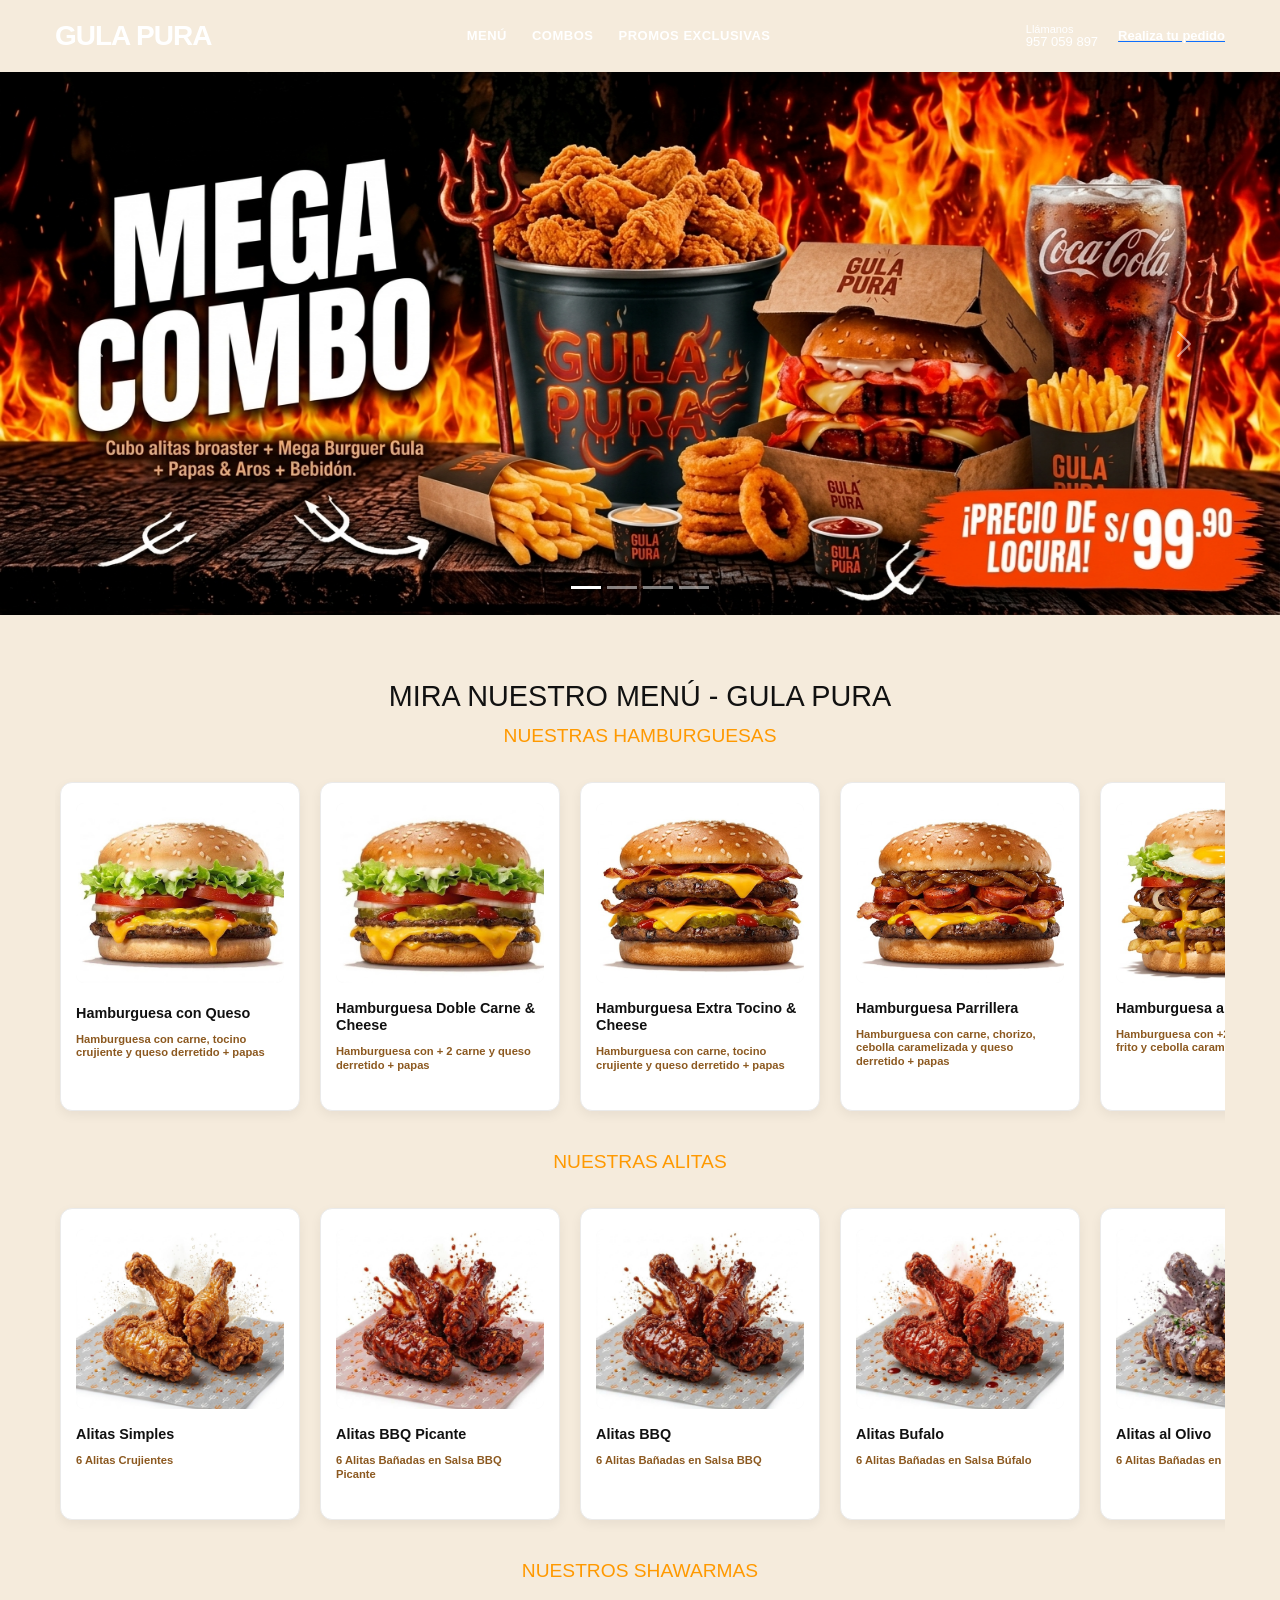
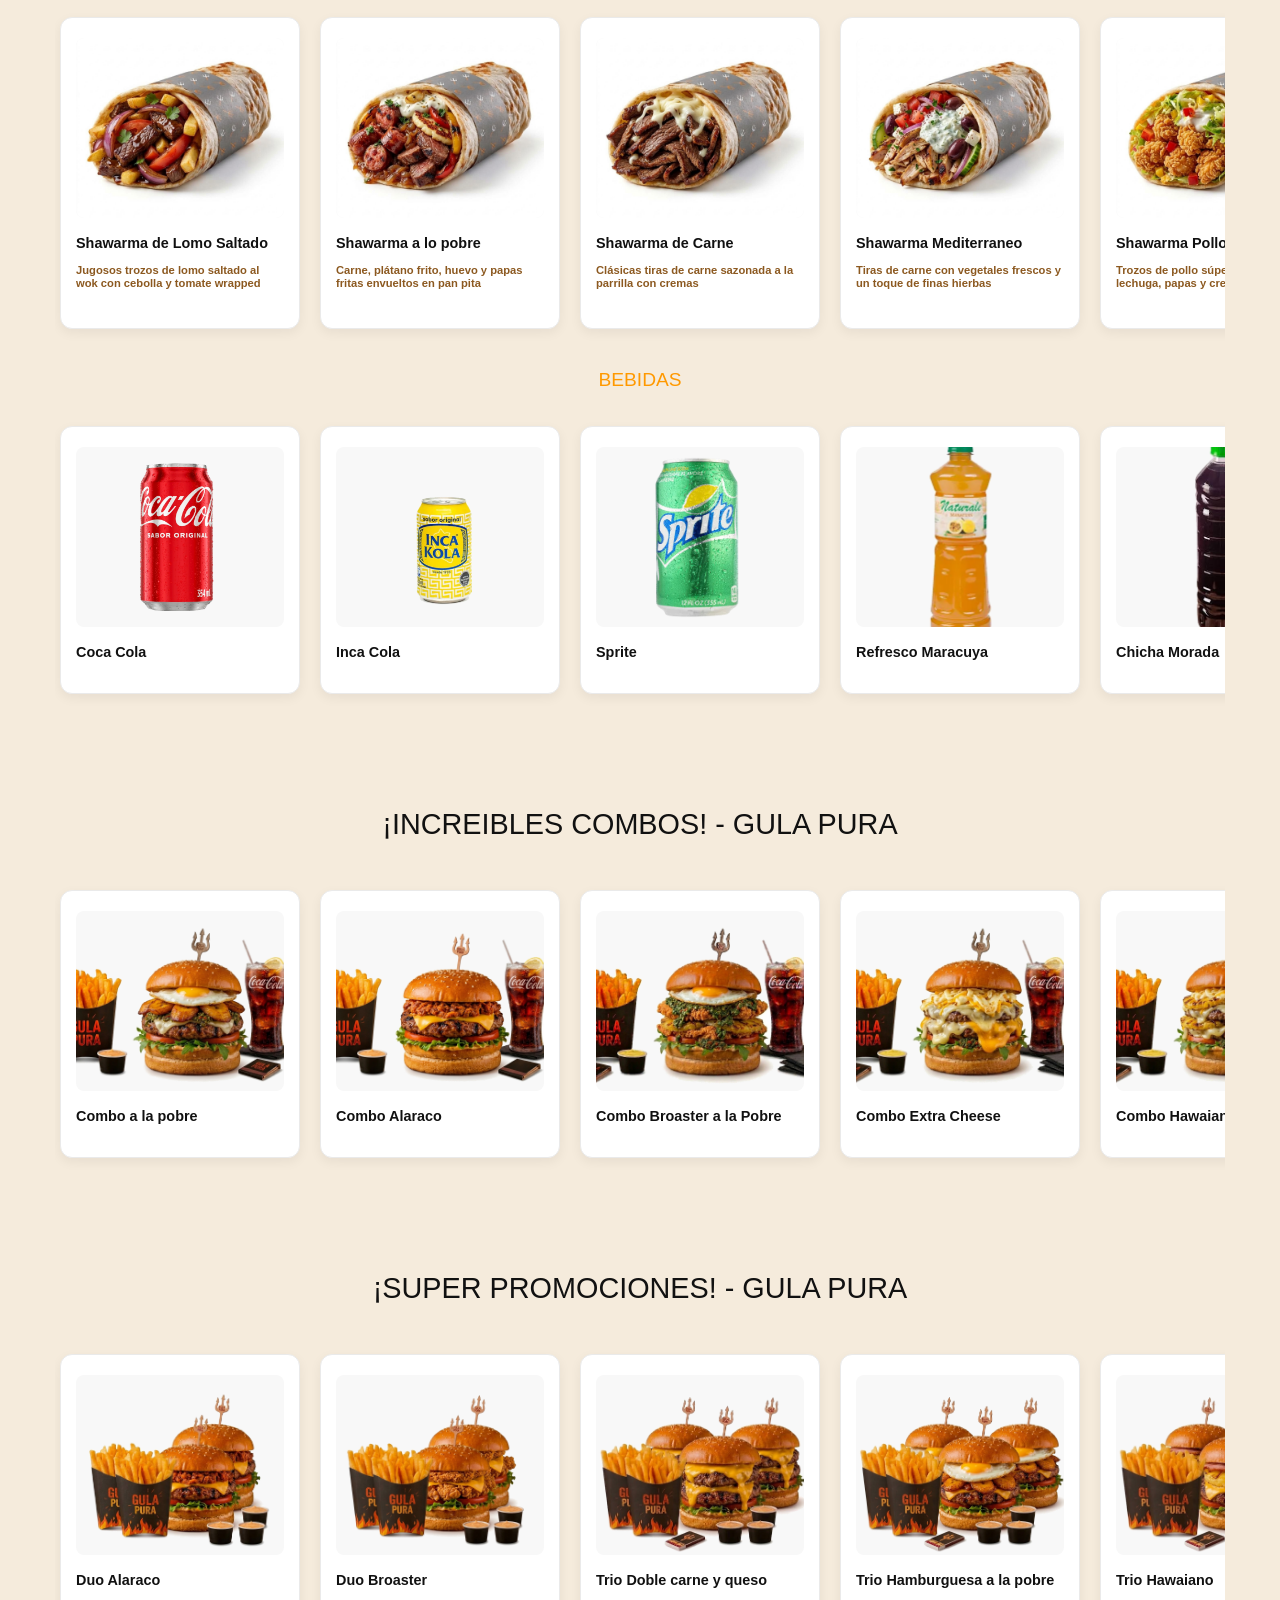
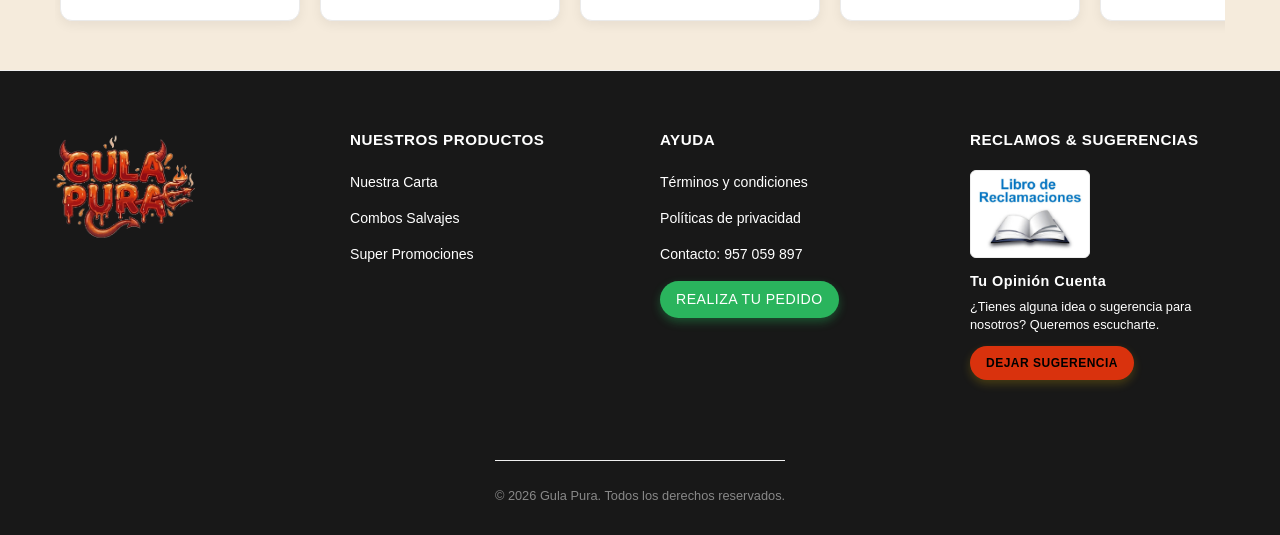
==== commit 202f9003: "cambios parte 1" ====
--- a/index.html
+++ b/index.html
@@ -43,19 +43,8 @@
             </a>
           </div>
         </div>
-        <!-- Botón de carrito de compras -->
-        <a href="Carrito.html" class="cart-btn" aria-label="Ver carrito, 0 productos, total S/ 0.00">
-          <span class="cart-icon">
-            <svg viewBox="0 0 32 32" fill="none" stroke="currentColor" stroke-width="2" stroke-linecap="round"
-              stroke-linejoin="round" aria-hidden="true">
-              <path d="M3 5h4l4 17h15M9 10h20l-3 9H11" />
-              <circle cx="13" cy="27" r="1" fill="currentColor" />
-              <circle cx="25" cy="27" r="1" fill="currentColor" />
-            </svg>
-            <span class="cart-count" aria-hidden="true">0</span>
-          </span>
-          <span class="cart-amount" aria-hidden="true">S/ 0.00</span>
-        </a>
+        <!-- Esto aun esta en desarrollo, para luego poder definir la compra en la misma página web -->
+        <!-- <a href="#" class="cart-btn">S/ 0.00</a> -->
       </div>
     </div>
   </header>
@@ -119,7 +108,7 @@
             <div class="card-content">
               <div class="card-content">
                 <h6 class="name">Hamburguesa con Queso</h6>
-                <h6 class="precio">Precio: S/ 15.00</h6>
+                <h6 class="descrip">Hamburguesa con carne, tocino crujiente y queso derretido + papas</h6>
               </div>
             </div>
           </div>
@@ -135,6 +124,7 @@
             </div>
             <div class="card-content">
               <h6 class="name">Hamburguesa Doble Carne & Cheese</h6>
+              <h6 class="descrip">Hamburguesa con + 2 carne y queso derretido + papas</h6>
             </div>
           </div>
 
@@ -149,6 +139,7 @@
             </div>
             <div class="card-content">
               <h6 class="name">Hamburguesa Extra Tocino & Cheese</h6>
+              <h6 class="descrip">Hamburguesa con carne, tocino crujiente y queso derretido + papas</h6>
             </div>
           </div>
 
@@ -156,16 +147,14 @@
           <div class="card">
             <div class="image-content">
               <span class="overlay"></span>
-              <div class="card-content">
-              <h6 class="name">Hamburguesa Parrillera</h6>
-            </div>
               <div class="card-image">
                 <img src="img/Menu/Hamburguesas/Hamburguesa Parrillera.jpg" alt="Hamburguesa Parrillera"
                   class="card-img">
               </div>
             </div>
             <div class="card-content">
-              <h6 class="precio">Hamburguesa grande 100% carne de res a la parrilla con chorizo, papitas al hilo, mayonesa y ají. Disponible sola o en combo.</h6>
+              <h6 class="name">Hamburguesa Parrillera</h6>
+              <h6 class="descrip">Hamburguesa con carne, chorizo, cebolla caramelizada y queso derretido + papas</h6>
             </div>
           </div>
 
@@ -180,6 +169,7 @@
             </div>
             <div class="card-content">
               <h6 class="name">Hamburguesa a la Pobre</h6>
+              <h6 class="descrip">Hamburguesa con +2 carnes, huevo frito y cebolla caramelizada + papas</h6>
             </div>
           </div>
 
@@ -194,6 +184,7 @@
             </div>
             <div class="card-content">
               <h6 class="name">Hamburguesa Doble Carne</h6>
+              <h6 class="descrip">Hamburguesa con +2 carnes + papas</h6>
             </div>
           </div>
 
@@ -207,6 +198,7 @@
             </div>
             <div class="card-content">
               <h6 class="name">Hamburguesa Gringa</h6>
+              <h6 class="descrip">Hamburguesa con +2 carnes, chorizo parrillero + papas</h6>
             </div>
           </div>
 
@@ -220,7 +212,7 @@
             </div>
             <div class="card-content">
               <h6 class="name">Hamburguesa Hawaiana</h6>
-
+              <h6 class="descrip">Hamburguesa con carne, piña y queso derretido + papas</h6>
             </div>
           </div>
 
@@ -234,6 +226,7 @@
             </div>
             <div class="card-content">
               <h6 class="name">Hamburguesa Simple</h6>
+              <h6 class="descrip">Hamburguesa con carne + papas</h6>
             </div>
           </div>
 
@@ -248,6 +241,7 @@
             </div>
             <div class="card-content">
               <h6 class="name">Hamburguesa Triple Cheese</h6>
+              <h6 class="descrip">Hamburguesa con +2 carnes y demasiado queso + papas</h6>
             </div>
           </div>
 
@@ -271,6 +265,7 @@
             </div>
             <div class="card-content">
               <h6 class="name">Alitas Simples</h6>
+              <h6 class="descrip">6 Alitas Crujientes</h6>
             </div>
           </div>
 
@@ -284,6 +279,7 @@
             </div>
             <div class="card-content">
               <h6 class="name">Alitas BBQ Picante</h6>
+              <h6 class="descrip">6 Alitas Bañadas en Salsa BBQ Picante</h6>
             </div>
           </div>
 
@@ -297,6 +293,7 @@
             </div>
             <div class="card-content">
               <h6 class="name">Alitas BBQ</h6>
+              <h6 class="descrip">6 Alitas Bañadas en Salsa BBQ</h6>
             </div>
           </div>
 
@@ -310,9 +307,7 @@
             </div>
             <div class="card-content">
               <h6 class="name">Alitas Bufalo</h6>
-            </div>
-            <div>
-              <h6 class="price">Precio: S/3.00</h6>
+              <h6 class="descrip">6 Alitas Bañadas en Salsa Búfalo</h6>
             </div>
           </div>
 
@@ -326,6 +321,7 @@
             </div>
             <div class="card-content">
               <h6 class="name">Alitas al Olivo</h6>
+              <h6 class="descrip">6 Alitas Bañadas en Salsa al Olivo</h6>
             </div>
           </div>
 
@@ -339,6 +335,7 @@
             </div>
             <div class="card-content">
               <h6 class="name">Alitas Acevichadas</h6>
+              <h6 class="descrip">6 Alitas Bañadas en Salsa Acevichada</h6>
             </div>
           </div>
 
@@ -352,9 +349,9 @@
             </div>
             <div class="card-content">
               <h6 class="name">Alitas Ajo Parmesano</h6>
-            </div>
-          </div>
-
+              <h6 class="descrip">6 Alitas Bañadas en Salsa Ajo Parmesano</h6>
+            </div>
+          </div>
         </div>
       </div>
     </div>
@@ -375,6 +372,7 @@
             </div>
             <div class="card-content">
               <h6 class="name">Shawarma de Lomo Saltado</h6>
+              <h6 class="descrip">Jugosos trozos de lomo saltado al wok con cebolla y tomate wrapped</h6>
             </div>
           </div>
 
@@ -388,6 +386,7 @@
             </div>
             <div class="card-content">
               <h6 class="name">Shawarma a lo pobre</h6>
+              <h6 class="descrip">Carne, plátano frito, huevo y papas fritas envueltos en pan pita</h6>
             </div>
           </div>
 
@@ -401,6 +400,7 @@
             </div>
             <div class="card-content">
               <h6 class="name">Shawarma de Carne</h6>
+              <h6 class="descrip">Clásicas tiras de carne sazonada a la parrilla con cremas</h6>
             </div>
           </div>
 
@@ -414,6 +414,7 @@
             </div>
             <div class="card-content">
               <h6 class="name">Shawarma Mediterraneo</h6>
+              <h6 class="descrip">Tiras de carne con vegetales frescos y un toque de finas hierbas</h6>
             </div>
           </div>
 
@@ -427,6 +428,7 @@
             </div>
             <div class="card-content">
               <h6 class="name">Shawarma Pollo Crunchy</h6>
+              <h6 class="descrip">Trozos de pollo súper crujientes con lechuga, papas y cremas</h6>
             </div>
           </div>
 
@@ -440,6 +442,7 @@
             </div>
             <div class="card-content">
               <h6 class="name">Shawarma de Pollo</h6>
+              <h6 class="descrip">Láminas de pollo asado sazonadas al estilo tradicional</h6>
             </div>
           </div>
 
@@ -453,6 +456,7 @@
             </div>
             <div class="card-content">
               <h6 class="name">Shawarma Simple</h6>
+              <h6 class="descrip">La combinación clásica y ligera de carne y vegetales</h6>
             </div>
           </div>
 
@@ -466,9 +470,9 @@
             </div>
             <div class="card-content">
               <h6 class="name">Shawarma Vegetariano</h6>
-            </div>
-          </div>
-
+              <h6 class="descrip">Mix de vegetales frescos, palta, frejoles y tofu frito</h6>
+            </div>
+          </div>
         </div>
       </div>
     </div>
@@ -753,7 +757,7 @@
         <img src="img/logo-icon/gula_pura_logotipo.png" alt="Logo Gula Pura" class="footer-logo-img">
       </a>
 
-      <!--  Esto por el momento se encuentra en proceso
+      <!--  Esto por el momento se encuentra en proceso 
   <p>Síguenos en</p>
   <div class="social-icons">
     <a href="#" aria-label="Facebook"><i class="fab fa-facebook-f"></i></a>
@@ -885,4 +889,4 @@
     </div>
 </footer>
 
-</html>
+</html>
--- a/style.css
+++ b/style.css
@@ -6,7 +6,7 @@
 }
 
 body {
-  background-color: #f4f4f4;
+  background-color: #F5EBDC;
   overflow-x: hidden;
 }
 
@@ -27,7 +27,7 @@
   position: sticky;
   top: 0;
   z-index: 1000;
-  box-shadow: 0 4px 10px rgba(0, 0, 0, 0.3);
+  box-shadow: 0 4px 10px rgba(0,0,0,0.3);
 }
 
 .navbar-container {
@@ -104,74 +104,31 @@
   color: #ffffff;
 }
 
-/* -- Carrito -- */
 .cart-btn {
   background-color: #262626;
   color: #ffffff;
   text-decoration: none;
-  padding: 8px 14px;
-  border-radius: 3px;
+  padding: 8px 18px;
+  border-radius: 20px;
   font-weight: bold;
-  font-size: 13px;
-  display: flex;
-  align-items: center;
-  gap: 8px;
-  min-height: 38px;
+  font-size: 14px;
+  display: flex;
+  align-items: center;
   transition: background-color 0.2s ease;
 }
 
 .cart-btn:hover {
-  background-color: #3a3a3a;
-}
-
-.cart-icon {
-  position: relative;
-  display: flex;
-  width: 25px;
-  height: 25px;
-}
-
-.cart-icon svg {
-  width: 100%;
-  height: 100%;
-}
-
-.cart-count {
-  position: absolute;
-  top: -5px;
-  right: -3px;
-  min-width: 17px;
-  height: 17px;
-  padding: 0 3px;
-  border-radius: 50%;
-  background: #fff;
-  color: #dc2200;
-  font: bold 12px/17px Arial, sans-serif;
-  text-align: center;
-}
-
-.cart-amount {
-  white-space: nowrap;
-  font: bold 13px Arial, sans-serif;
-}
-
-.cart-btn:focus-visible {
-  outline: 3px solid #ffcc00;
-  outline-offset: 3px;
+  background-color: #ff3333;
 }
 
 /* -- 3. Secciones (MENÚ, COMBOS, PROMOS) -- */
-.MENU,
-.COMBOS,
-.PROMOS {
+.MENU, .COMBOS, .PROMOS {
   max-width: 1200px;
   margin: 0 auto;
   padding: 40px 15px 10px 15px;
 }
 
-.MENU h2,
-.COMBOS h2,
-.PROMOS h2 {
+.MENU h2, .COMBOS h2, .PROMOS h2 {
   width: 100%;
   text-align: center;
   margin-bottom: 10px;
@@ -180,9 +137,7 @@
   text-transform: uppercase;
 }
 
-.MENU h5,
-.COMBOS h5,
-.PROMOS h5 {
+.MENU h5, .COMBOS h5, .PROMOS h5 {
   width: 100%;
   text-align: center;
   margin-bottom: 20px;
@@ -190,16 +145,13 @@
   font-size: 1.2rem;
   text-transform: uppercase;
 }
-
 /* Slider horizontal para tarjetas de productos */
 .slide-container {
   width: 100%;
 }
-
 .slide-content {
   width: 100%;
 }
-
 .slide-wrapper {
   display: flex;
   flex-direction: row;
@@ -208,7 +160,6 @@
   padding: 15px 5px;
   scroll-behavior: smooth;
 }
-
 /* Personalización del scrollbar del slider */
 .slide-wrapper::-webkit-scrollbar {
   height: 10px;
@@ -226,8 +177,7 @@
 
 /* Tarjetas de producto */
 .card {
-  flex: 0 0 240px;
-  /* Ancho fijo uniforme para la tarjeta */
+  flex: 0 0 240px; /* Ancho fijo uniforme para la tarjeta */
   display: flex;
   flex-direction: column;
   align-items: center;
@@ -249,33 +199,29 @@
   width: 100%;
   margin-bottom: 12px;
 }
-
 .card-image {
   position: relative;
   width: 100%;
-  height: 180px;
-  border-radius: 8px;
-  /* Bordes curvos */
+  height: 180px; 
+  border-radius: 8px; /* Bordes curvos */
   overflow: hidden;
   background-color: #f8f8f8;
 }
-
 /* La imagen se ajusta al 100% */
 .card-image .card-img {
   width: 100%;
   height: 100%;
-  object-fit: cover;
+  object-fit: cover; 
   display: block;
 }
-
 /* Información debajo de la comida */
 .card-content {
-  text-align: center;
+  text-align: left;
   width: 100%;
   padding: 5px 0;
 }
-
 .card-content .name {
+  font-family: 'Franklin Gothic Medium', 'Arial Narrow', Arial, sans-serif;
   font-size: 0.9rem;
   color: #111111;
   font-weight: bold;
@@ -283,11 +229,15 @@
 }
 
 /* Estilo para el precio que se coloque debajo, pero por el momento esto no se va habilitar */
-.card-content .precio {
-  font-size: 0.8rem;
-  color: black;
-  font-weight: 900;
-}
+.card-content .descrip {
+font-family: 'Franklin Gothic Medium', 'Arial Narrow', Arial, sans-serif;
+  font-size: 0.7rem;
+  width: 100%;
+  color: #8C5920;
+  font-weight: 800;
+  padding: 5px 0;
+}
+
 
 /* -- Footer -- */
 .site-footer {
@@ -296,7 +246,6 @@
   border-top: 1px solid #f0f0f0;
   font-family: Arial, sans-serif;
 }
-
 .footer-container {
   display: flex;
   flex-direction: row;
@@ -306,18 +255,15 @@
   margin: 0 auto;
   gap: 40px;
 }
-
 .footer-column {
   flex: 1;
   min-width: 220px;
 }
-
 .footer-logo-img {
   max-width: 160px;
   height: auto;
   display: block;
 }
-
 .footer-column h3 {
   font-size: 0.95rem;
   color: white;
@@ -326,17 +272,14 @@
   margin-bottom: 20px;
   font-weight: 700;
 }
-
 .footer-column ul {
   list-style: none;
   padding: 0;
   margin: 0;
 }
-
 .footer-column ul li {
   margin-bottom: 12px;
 }
-
 .footer-column ul li a {
   color: white;
   text-decoration: none;
@@ -345,15 +288,13 @@
   font-family: Arial, sans-serif;
   transition: all 0.2s ease;
 }
-
 .footer-column ul li a:hover {
   color: #ff3333;
   padding-left: 3px;
 }
-
 /* Libro de reclamaciones */
 .libro-img {
-  width: 120px;
+  width: 120px; 
   height: auto;
   display: block;
   background: #ffffff;
@@ -362,14 +303,12 @@
   border-radius: 6px;
   margin-bottom: 15px;
 }
-
 .feedback-container {
   margin-top: 20px;
   border-top: 1px dashed #e0e0e0;
   padding-top: 15px;
   max-width: 260px;
 }
-
 .feedback-container h3 {
   font-size: 0.9rem;
   color: white;
@@ -377,7 +316,6 @@
   margin-bottom: 8px;
   font-weight: 600;
 }
-
 .feedback-text {
   font-family: Arial, sans-serif;
   font-size: 0.8rem;
@@ -385,7 +323,6 @@
   line-height: 1.4;
   margin-bottom: 12px;
 }
-
 .btn-sugerencias {
   display: inline-block;
   background-color: #D9320D;
@@ -400,14 +337,12 @@
   box-shadow: 0 4px 10px rgba(255, 204, 0, 0.2);
   transition: all 0.2s ease;
 }
-
 .btn-sugerencias:hover {
   background-color: #ff3333;
   color: #ffffff;
   box-shadow: 0 4px 10px rgba(255, 51, 51, 0.3);
   transform: translateY(-1px);
 }
-
 .footer-bottom {
   max-width: 1200px;
   margin: 40px auto 0 auto;
@@ -418,18 +353,16 @@
   font-family: Arial, sans-serif;
   color: #888888;
 }
-
 .feedback-container {
   margin-top: 15px;
-  border-top: none;
+  border-top: none; 
   padding-top: 0;
 }
-
 /* Estilo del botón verde para hacer referencia a Whatsapp */
 .btn-pedido {
   display: inline-block;
-  background-color: #2ab45d;
-  color: #ffffff !important;
+  background-color: #2ab45d; 
+  color: #ffffff !important;  
   padding: 8px 16px;
   font-size: 0.75rem;
   font-weight: 700;
@@ -443,30 +376,25 @@
 
 /* Efecto al pasar el cursor */
 .btn-pedido:hover {
-  background-color: #1a572f;
+  background-color: #1a572f; 
   color: #ffffff !important;
   box-shadow: 0 4px 12px rgba(37, 211, 102, 0.5);
   transform: translateY(-1px);
-  padding-left: 16px !important;
+  padding-left: 16px !important; 
 }
 
 
 /* --- Terminos y condicicones --- */
 .modal-contenido h2 {
-  text-align: center;
-  margin-top: 10px;
-  /* Margen superior */
-  margin-bottom: 20px;
-  /* Margen inferior */
-  padding-right: 25px;
-  /* Espacio a la derecha */
-  padding-left: 25px;
-  /* Espacio a la izquierda */
-}
-
+  text-align: center;      
+  margin-top: 10px;        /* Margen superior */
+  margin-bottom: 20px;     /* Margen inferior */
+  padding-right: 25px;     /* Espacio a la derecha */
+  padding-left: 25px;      /* Espacio a la izquierda */
+}
 /* Fondo oscuro translúcido */
 .modal-overlay {
-  display: none;
+  display: none; 
   position: fixed;
   top: 0;
   left: 0;
@@ -477,7 +405,6 @@
   justify-content: center;
   align-items: center;
 }
-
 /* Caja de contenido de la ventana flotante */
 .modal-contenido {
   background-color: #1f1f1f;
@@ -491,7 +418,6 @@
   box-shadow: 0 5px 20px rgba(0, 0, 0, 0.5);
   font-family: Arial, sans-serif;
 }
-
 .modal-body {
   max-height: 60vh;
   overflow-y: auto;
@@ -500,14 +426,12 @@
   line-height: 1.5;
   font-size: 0.9rem;
 }
-
 .modal-body h3 {
   font-size: 1rem;
   color: #ff3333;
   margin-top: 15px;
   margin-bottom: 5px;
 }
-
 /* Botón para cerrar las ventanas flotantes */
 .btn-cerrar {
   position: absolute;
@@ -522,7 +446,6 @@
 .btn-cerrar:hover {
   color: #ff3333;
 }
-
 /* Politicas de Privacidad */
 /* Centrado y márgenes para los títulos */
 .modal-contenido h2 {
@@ -545,4 +468,4 @@
   font-size: 0.85rem;
   margin-bottom: 6px;
   line-height: 1.4;
-}
+}
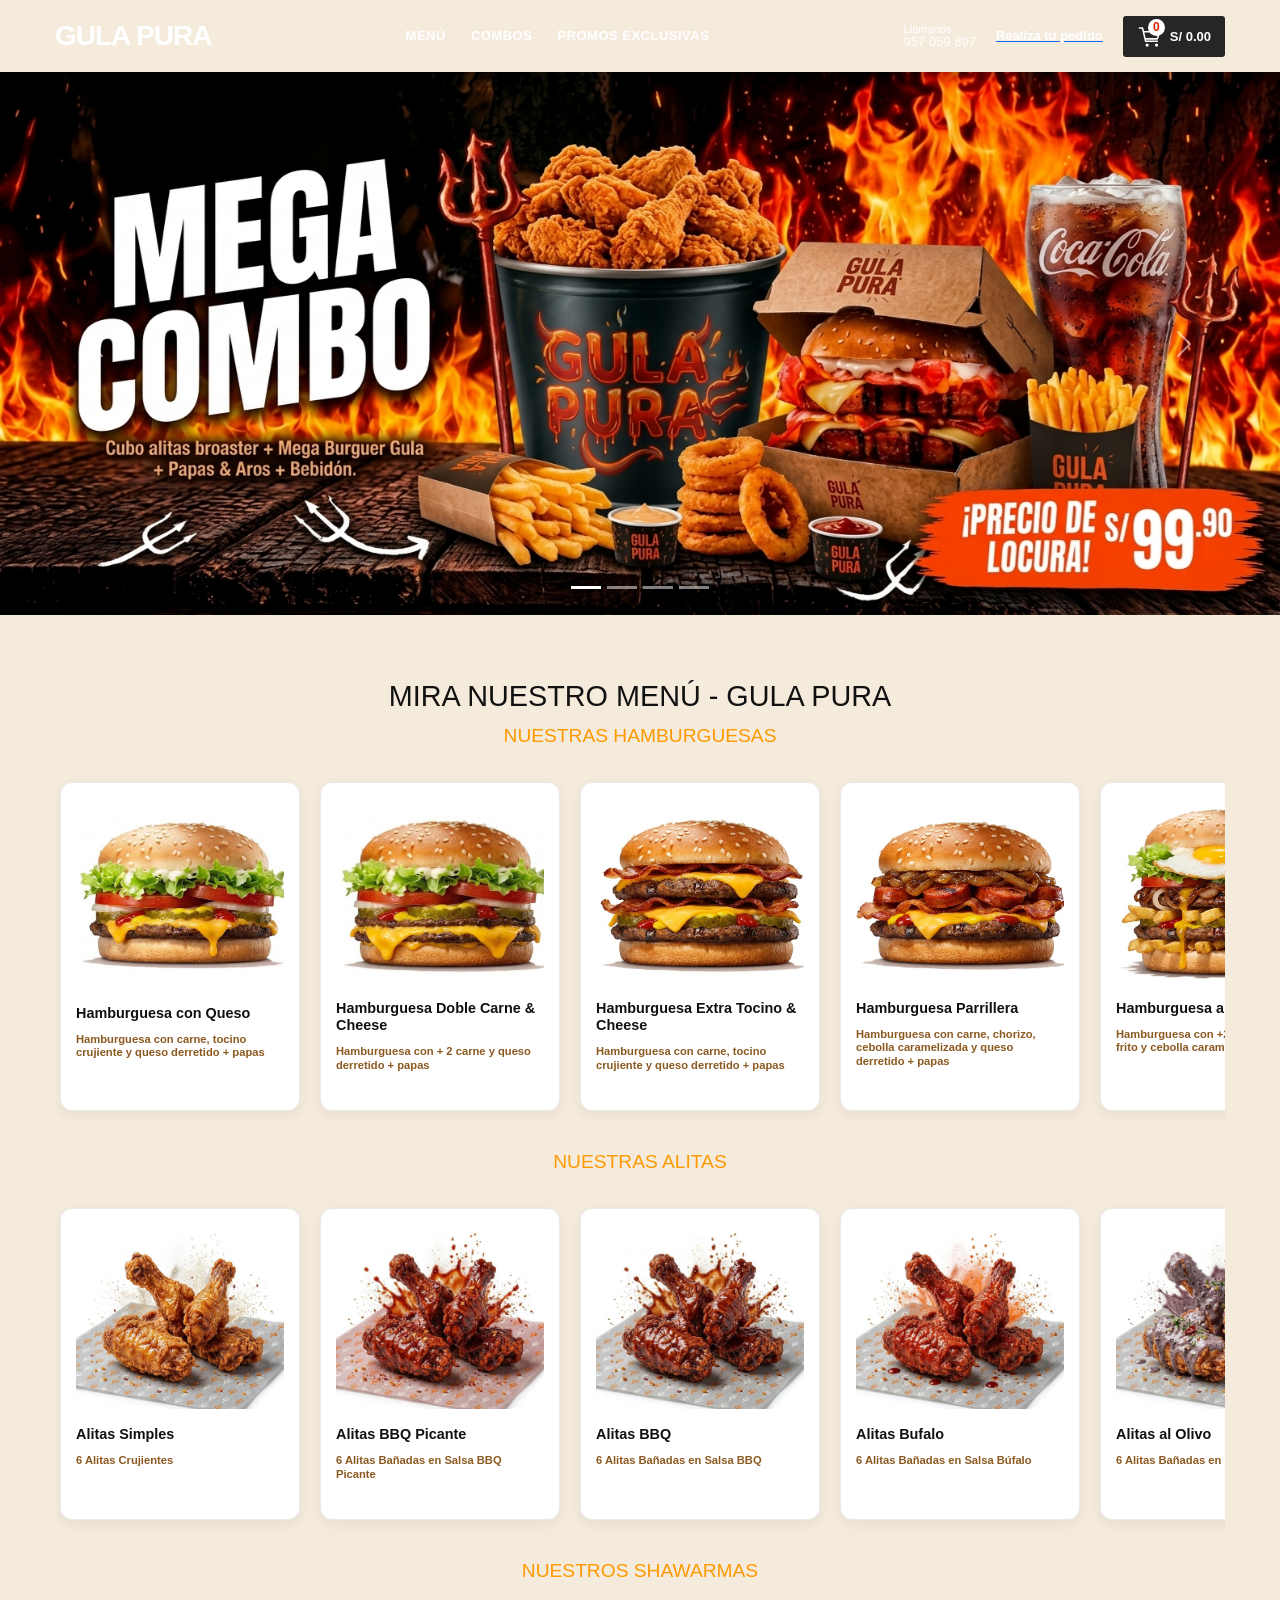
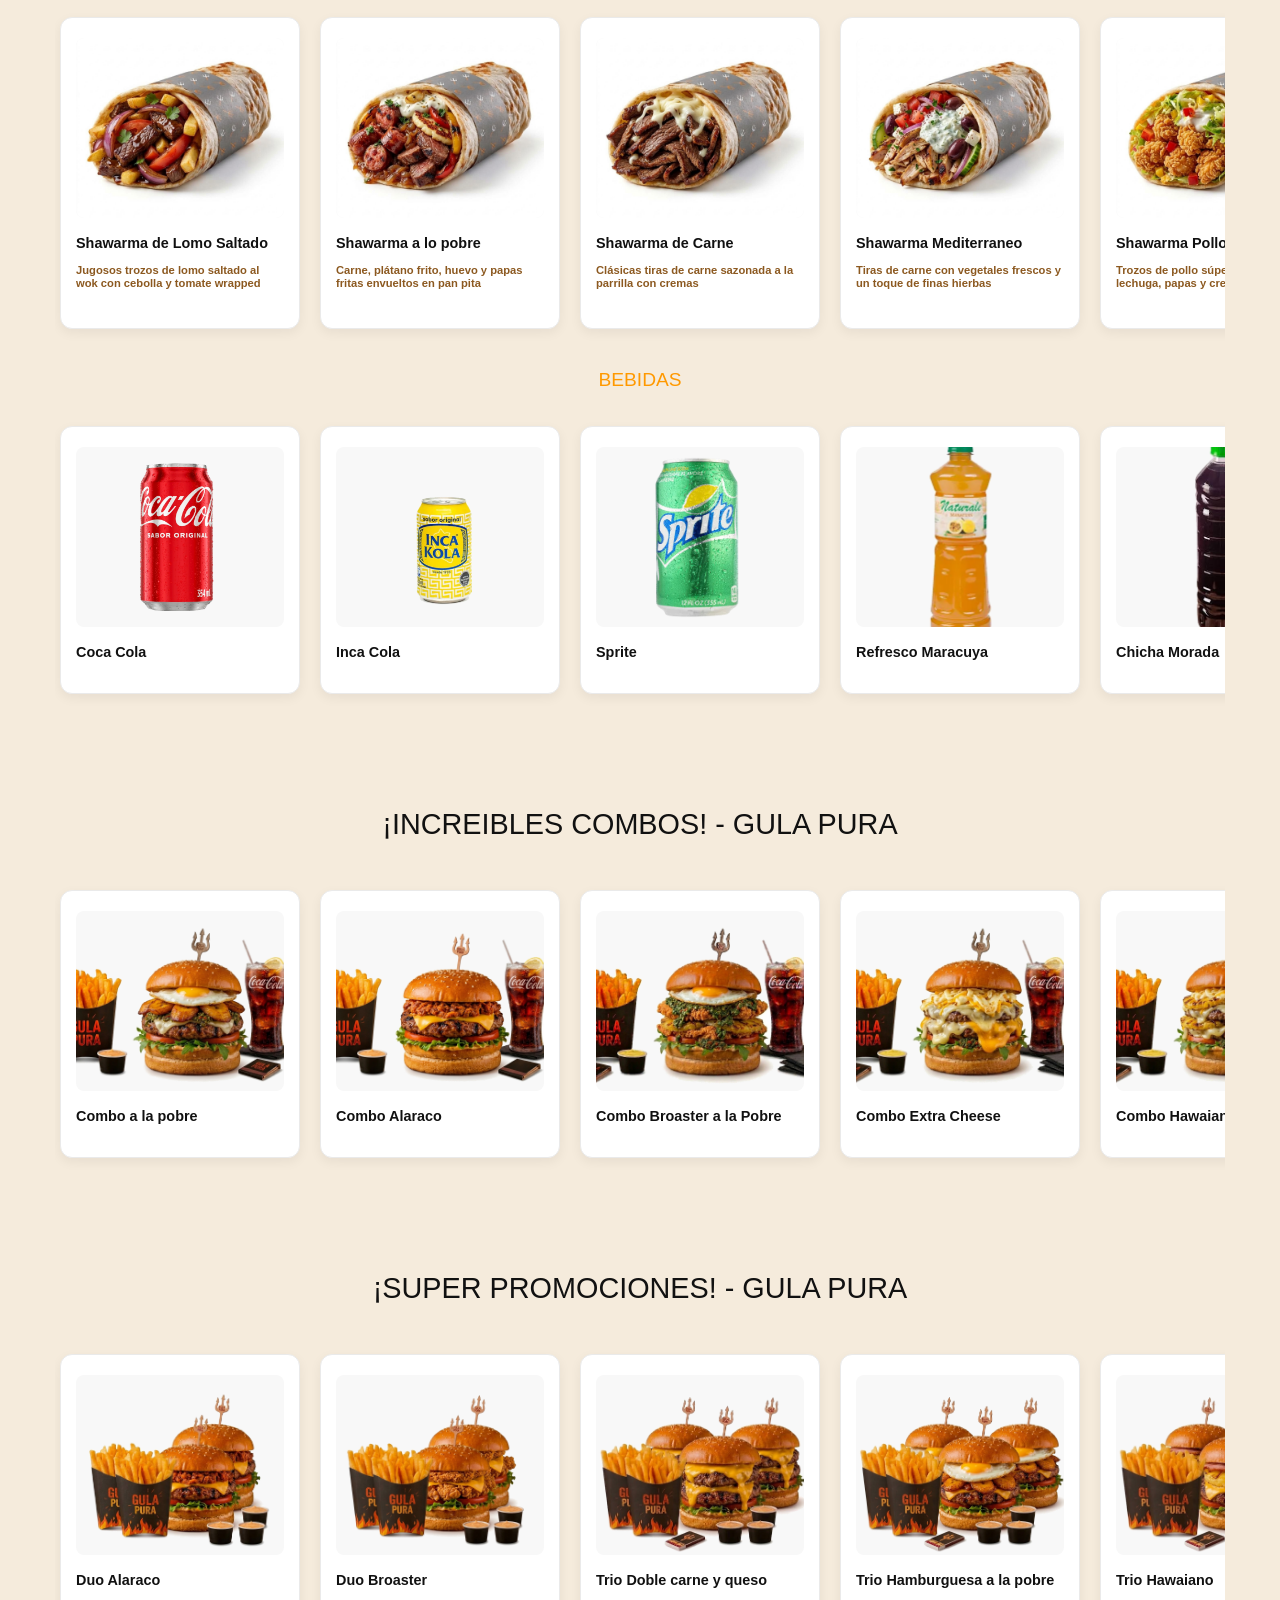
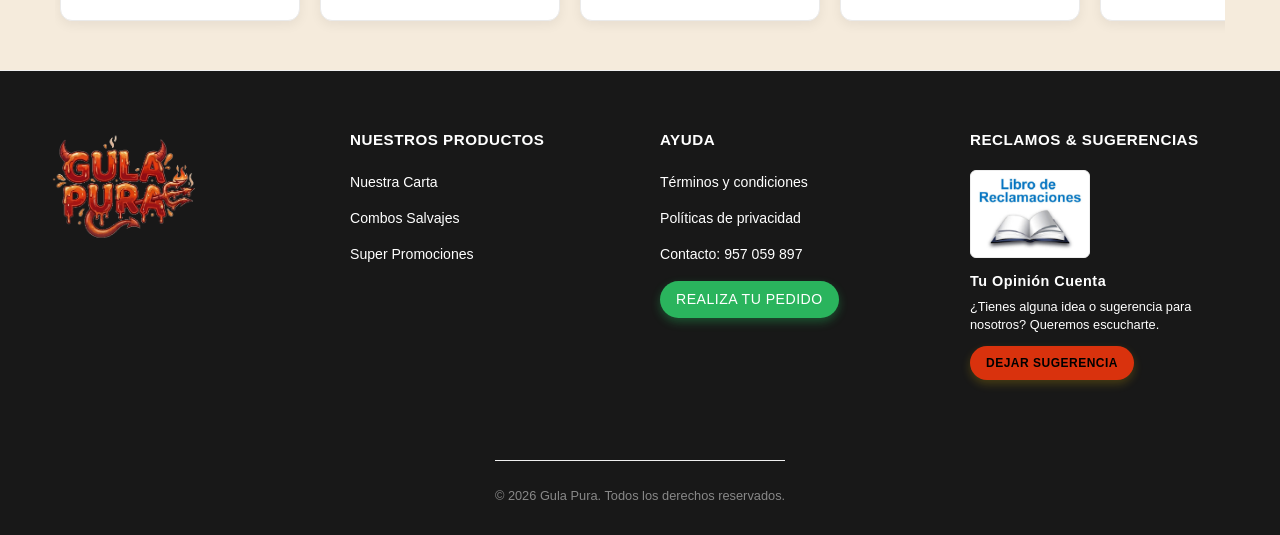
==== commit 4667b04c: "Merge branch 'main' of https://github.com/Slardito/Chambistas" ====
--- a/index.html
+++ b/index.html
@@ -43,8 +43,19 @@
             </a>
           </div>
         </div>
-        <!-- Esto aun esta en desarrollo, para luego poder definir la compra en la misma página web -->
-        <!-- <a href="#" class="cart-btn">S/ 0.00</a> -->
+        <!-- Botón de carrito de compras -->
+        <a href="Carrito.html" class="cart-btn" aria-label="Ver carrito, 0 productos, total S/ 0.00">
+          <span class="cart-icon">
+            <svg viewBox="0 0 32 32" fill="none" stroke="currentColor" stroke-width="2" stroke-linecap="round"
+              stroke-linejoin="round" aria-hidden="true">
+              <path d="M3 5h4l4 17h15M9 10h20l-3 9H11" />
+              <circle cx="13" cy="27" r="1" fill="currentColor" />
+              <circle cx="25" cy="27" r="1" fill="currentColor" />
+            </svg>
+            <span class="cart-count" aria-hidden="true">0</span>
+          </span>
+          <span class="cart-amount" aria-hidden="true">S/ 0.00</span>
+        </a>
       </div>
     </div>
   </header>
@@ -757,7 +768,7 @@
         <img src="img/logo-icon/gula_pura_logotipo.png" alt="Logo Gula Pura" class="footer-logo-img">
       </a>
 
-      <!--  Esto por el momento se encuentra en proceso 
+      <!--  Esto por el momento se encuentra en proceso
   <p>Síguenos en</p>
   <div class="social-icons">
     <a href="#" aria-label="Facebook"><i class="fab fa-facebook-f"></i></a>
@@ -889,4 +900,4 @@
     </div>
 </footer>
 
-</html>+</html>
--- a/style.css
+++ b/style.css
@@ -27,7 +27,7 @@
   position: sticky;
   top: 0;
   z-index: 1000;
-  box-shadow: 0 4px 10px rgba(0,0,0,0.3);
+  box-shadow: 0 4px 10px rgba(0, 0, 0, 0.3);
 }
 
 .navbar-container {
@@ -104,31 +104,74 @@
   color: #ffffff;
 }
 
+/* -- Carrito -- */
 .cart-btn {
   background-color: #262626;
   color: #ffffff;
   text-decoration: none;
-  padding: 8px 18px;
-  border-radius: 20px;
+  padding: 8px 14px;
+  border-radius: 3px;
   font-weight: bold;
-  font-size: 14px;
-  display: flex;
-  align-items: center;
+  font-size: 13px;
+  display: flex;
+  align-items: center;
+  gap: 8px;
+  min-height: 38px;
   transition: background-color 0.2s ease;
 }
 
 .cart-btn:hover {
-  background-color: #ff3333;
+  background-color: #3a3a3a;
+}
+
+.cart-icon {
+  position: relative;
+  display: flex;
+  width: 25px;
+  height: 25px;
+}
+
+.cart-icon svg {
+  width: 100%;
+  height: 100%;
+}
+
+.cart-count {
+  position: absolute;
+  top: -5px;
+  right: -3px;
+  min-width: 17px;
+  height: 17px;
+  padding: 0 3px;
+  border-radius: 50%;
+  background: #fff;
+  color: #dc2200;
+  font: bold 12px/17px Arial, sans-serif;
+  text-align: center;
+}
+
+.cart-amount {
+  white-space: nowrap;
+  font: bold 13px Arial, sans-serif;
+}
+
+.cart-btn:focus-visible {
+  outline: 3px solid #ffcc00;
+  outline-offset: 3px;
 }
 
 /* -- 3. Secciones (MENÚ, COMBOS, PROMOS) -- */
-.MENU, .COMBOS, .PROMOS {
+.MENU,
+.COMBOS,
+.PROMOS {
   max-width: 1200px;
   margin: 0 auto;
   padding: 40px 15px 10px 15px;
 }
 
-.MENU h2, .COMBOS h2, .PROMOS h2 {
+.MENU h2,
+.COMBOS h2,
+.PROMOS h2 {
   width: 100%;
   text-align: center;
   margin-bottom: 10px;
@@ -137,7 +180,9 @@
   text-transform: uppercase;
 }
 
-.MENU h5, .COMBOS h5, .PROMOS h5 {
+.MENU h5,
+.COMBOS h5,
+.PROMOS h5 {
   width: 100%;
   text-align: center;
   margin-bottom: 20px;
@@ -145,13 +190,16 @@
   font-size: 1.2rem;
   text-transform: uppercase;
 }
+
 /* Slider horizontal para tarjetas de productos */
 .slide-container {
   width: 100%;
 }
+
 .slide-content {
   width: 100%;
 }
+
 .slide-wrapper {
   display: flex;
   flex-direction: row;
@@ -160,6 +208,7 @@
   padding: 15px 5px;
   scroll-behavior: smooth;
 }
+
 /* Personalización del scrollbar del slider */
 .slide-wrapper::-webkit-scrollbar {
   height: 10px;
@@ -177,7 +226,8 @@
 
 /* Tarjetas de producto */
 .card {
-  flex: 0 0 240px; /* Ancho fijo uniforme para la tarjeta */
+  flex: 0 0 240px;
+  /* Ancho fijo uniforme para la tarjeta */
   display: flex;
   flex-direction: column;
   align-items: center;
@@ -199,27 +249,32 @@
   width: 100%;
   margin-bottom: 12px;
 }
+
 .card-image {
   position: relative;
   width: 100%;
-  height: 180px; 
-  border-radius: 8px; /* Bordes curvos */
+  height: 180px;
+  border-radius: 8px;
+  /* Bordes curvos */
   overflow: hidden;
   background-color: #f8f8f8;
 }
+
 /* La imagen se ajusta al 100% */
 .card-image .card-img {
   width: 100%;
   height: 100%;
-  object-fit: cover; 
+  object-fit: cover;
   display: block;
 }
+
 /* Información debajo de la comida */
 .card-content {
   text-align: left;
   width: 100%;
   padding: 5px 0;
 }
+
 .card-content .name {
   font-family: 'Franklin Gothic Medium', 'Arial Narrow', Arial, sans-serif;
   font-size: 0.9rem;
@@ -246,6 +301,7 @@
   border-top: 1px solid #f0f0f0;
   font-family: Arial, sans-serif;
 }
+
 .footer-container {
   display: flex;
   flex-direction: row;
@@ -255,15 +311,18 @@
   margin: 0 auto;
   gap: 40px;
 }
+
 .footer-column {
   flex: 1;
   min-width: 220px;
 }
+
 .footer-logo-img {
   max-width: 160px;
   height: auto;
   display: block;
 }
+
 .footer-column h3 {
   font-size: 0.95rem;
   color: white;
@@ -272,14 +331,17 @@
   margin-bottom: 20px;
   font-weight: 700;
 }
+
 .footer-column ul {
   list-style: none;
   padding: 0;
   margin: 0;
 }
+
 .footer-column ul li {
   margin-bottom: 12px;
 }
+
 .footer-column ul li a {
   color: white;
   text-decoration: none;
@@ -288,13 +350,15 @@
   font-family: Arial, sans-serif;
   transition: all 0.2s ease;
 }
+
 .footer-column ul li a:hover {
   color: #ff3333;
   padding-left: 3px;
 }
+
 /* Libro de reclamaciones */
 .libro-img {
-  width: 120px; 
+  width: 120px;
   height: auto;
   display: block;
   background: #ffffff;
@@ -303,12 +367,14 @@
   border-radius: 6px;
   margin-bottom: 15px;
 }
+
 .feedback-container {
   margin-top: 20px;
   border-top: 1px dashed #e0e0e0;
   padding-top: 15px;
   max-width: 260px;
 }
+
 .feedback-container h3 {
   font-size: 0.9rem;
   color: white;
@@ -316,6 +382,7 @@
   margin-bottom: 8px;
   font-weight: 600;
 }
+
 .feedback-text {
   font-family: Arial, sans-serif;
   font-size: 0.8rem;
@@ -323,6 +390,7 @@
   line-height: 1.4;
   margin-bottom: 12px;
 }
+
 .btn-sugerencias {
   display: inline-block;
   background-color: #D9320D;
@@ -337,12 +405,14 @@
   box-shadow: 0 4px 10px rgba(255, 204, 0, 0.2);
   transition: all 0.2s ease;
 }
+
 .btn-sugerencias:hover {
   background-color: #ff3333;
   color: #ffffff;
   box-shadow: 0 4px 10px rgba(255, 51, 51, 0.3);
   transform: translateY(-1px);
 }
+
 .footer-bottom {
   max-width: 1200px;
   margin: 40px auto 0 auto;
@@ -353,16 +423,18 @@
   font-family: Arial, sans-serif;
   color: #888888;
 }
+
 .feedback-container {
   margin-top: 15px;
-  border-top: none; 
+  border-top: none;
   padding-top: 0;
 }
+
 /* Estilo del botón verde para hacer referencia a Whatsapp */
 .btn-pedido {
   display: inline-block;
-  background-color: #2ab45d; 
-  color: #ffffff !important;  
+  background-color: #2ab45d;
+  color: #ffffff !important;
   padding: 8px 16px;
   font-size: 0.75rem;
   font-weight: 700;
@@ -376,25 +448,30 @@
 
 /* Efecto al pasar el cursor */
 .btn-pedido:hover {
-  background-color: #1a572f; 
+  background-color: #1a572f;
   color: #ffffff !important;
   box-shadow: 0 4px 12px rgba(37, 211, 102, 0.5);
   transform: translateY(-1px);
-  padding-left: 16px !important; 
+  padding-left: 16px !important;
 }
 
 
 /* --- Terminos y condicicones --- */
 .modal-contenido h2 {
-  text-align: center;      
-  margin-top: 10px;        /* Margen superior */
-  margin-bottom: 20px;     /* Margen inferior */
-  padding-right: 25px;     /* Espacio a la derecha */
-  padding-left: 25px;      /* Espacio a la izquierda */
-}
+  text-align: center;
+  margin-top: 10px;
+  /* Margen superior */
+  margin-bottom: 20px;
+  /* Margen inferior */
+  padding-right: 25px;
+  /* Espacio a la derecha */
+  padding-left: 25px;
+  /* Espacio a la izquierda */
+}
+
 /* Fondo oscuro translúcido */
 .modal-overlay {
-  display: none; 
+  display: none;
   position: fixed;
   top: 0;
   left: 0;
@@ -405,6 +482,7 @@
   justify-content: center;
   align-items: center;
 }
+
 /* Caja de contenido de la ventana flotante */
 .modal-contenido {
   background-color: #1f1f1f;
@@ -418,6 +496,7 @@
   box-shadow: 0 5px 20px rgba(0, 0, 0, 0.5);
   font-family: Arial, sans-serif;
 }
+
 .modal-body {
   max-height: 60vh;
   overflow-y: auto;
@@ -426,12 +505,14 @@
   line-height: 1.5;
   font-size: 0.9rem;
 }
+
 .modal-body h3 {
   font-size: 1rem;
   color: #ff3333;
   margin-top: 15px;
   margin-bottom: 5px;
 }
+
 /* Botón para cerrar las ventanas flotantes */
 .btn-cerrar {
   position: absolute;
@@ -446,6 +527,7 @@
 .btn-cerrar:hover {
   color: #ff3333;
 }
+
 /* Politicas de Privacidad */
 /* Centrado y márgenes para los títulos */
 .modal-contenido h2 {
@@ -468,4 +550,4 @@
   font-size: 0.85rem;
   margin-bottom: 6px;
   line-height: 1.4;
-}+}
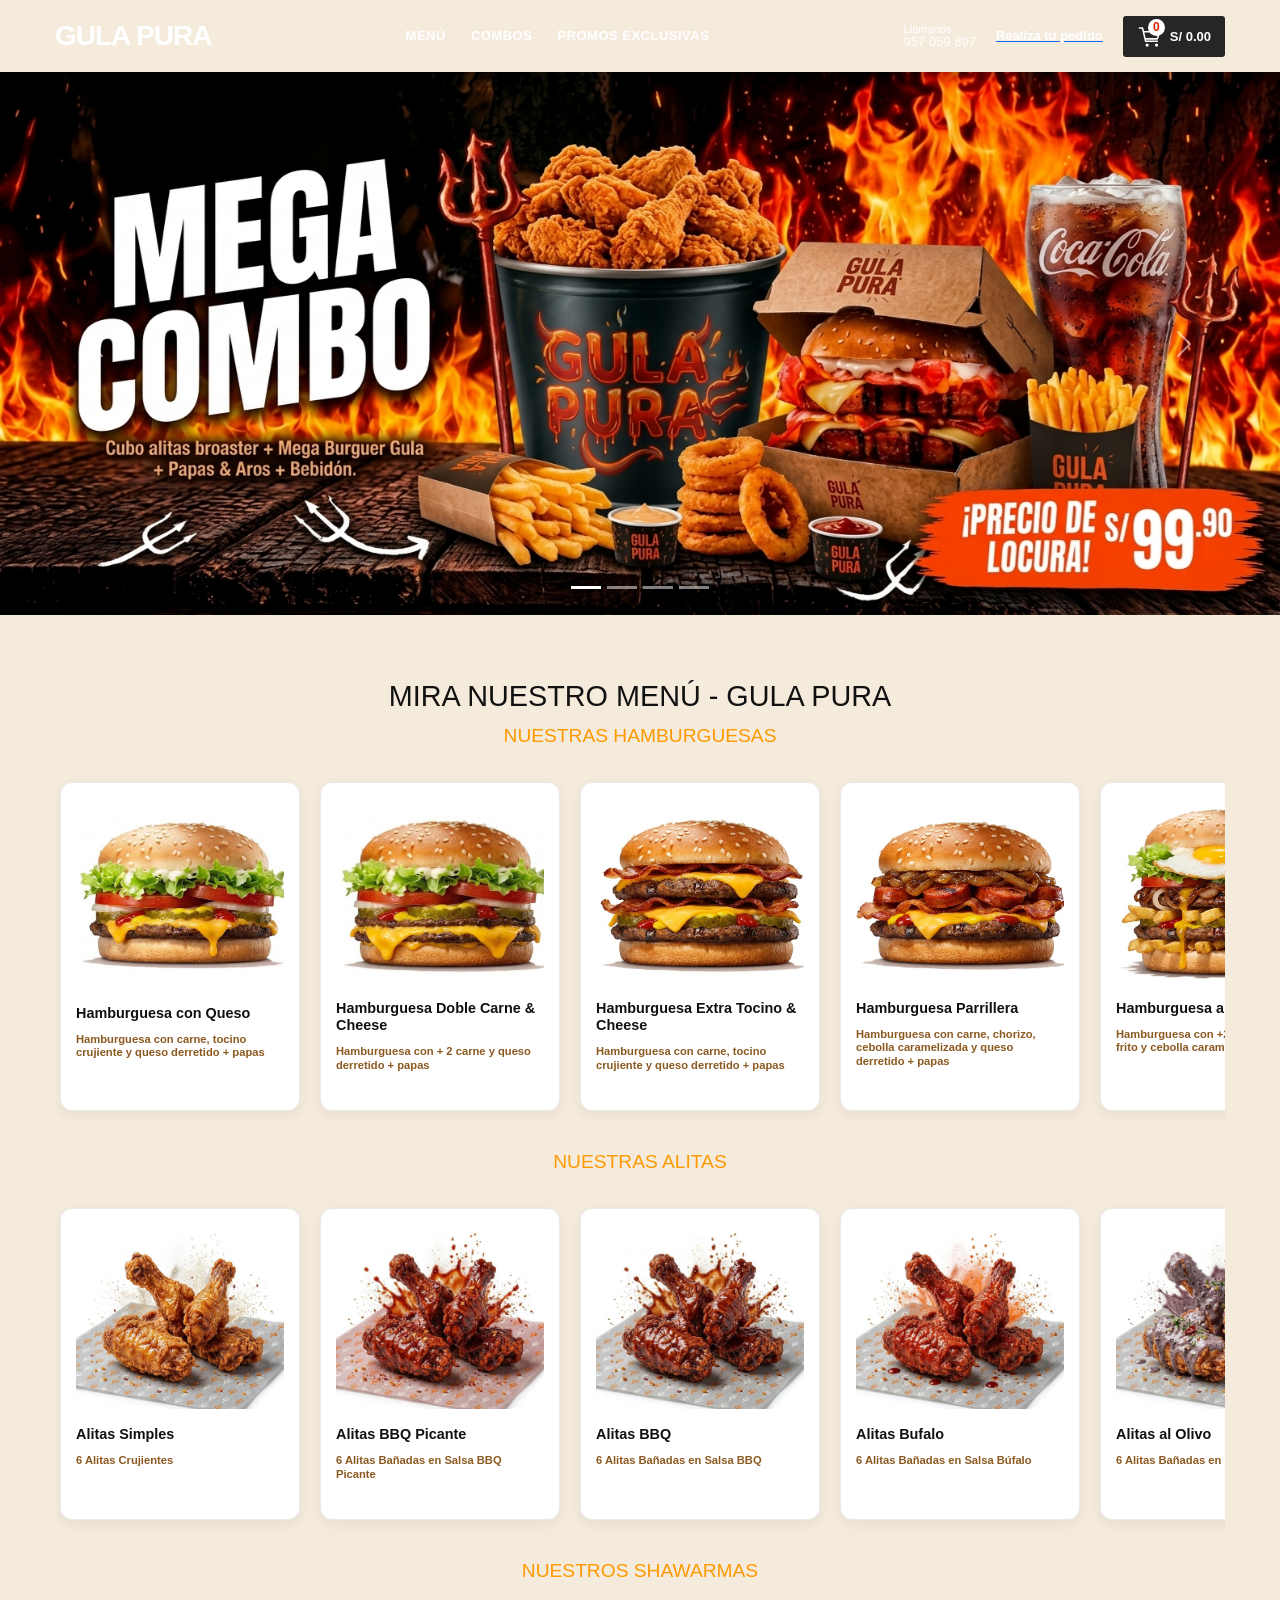
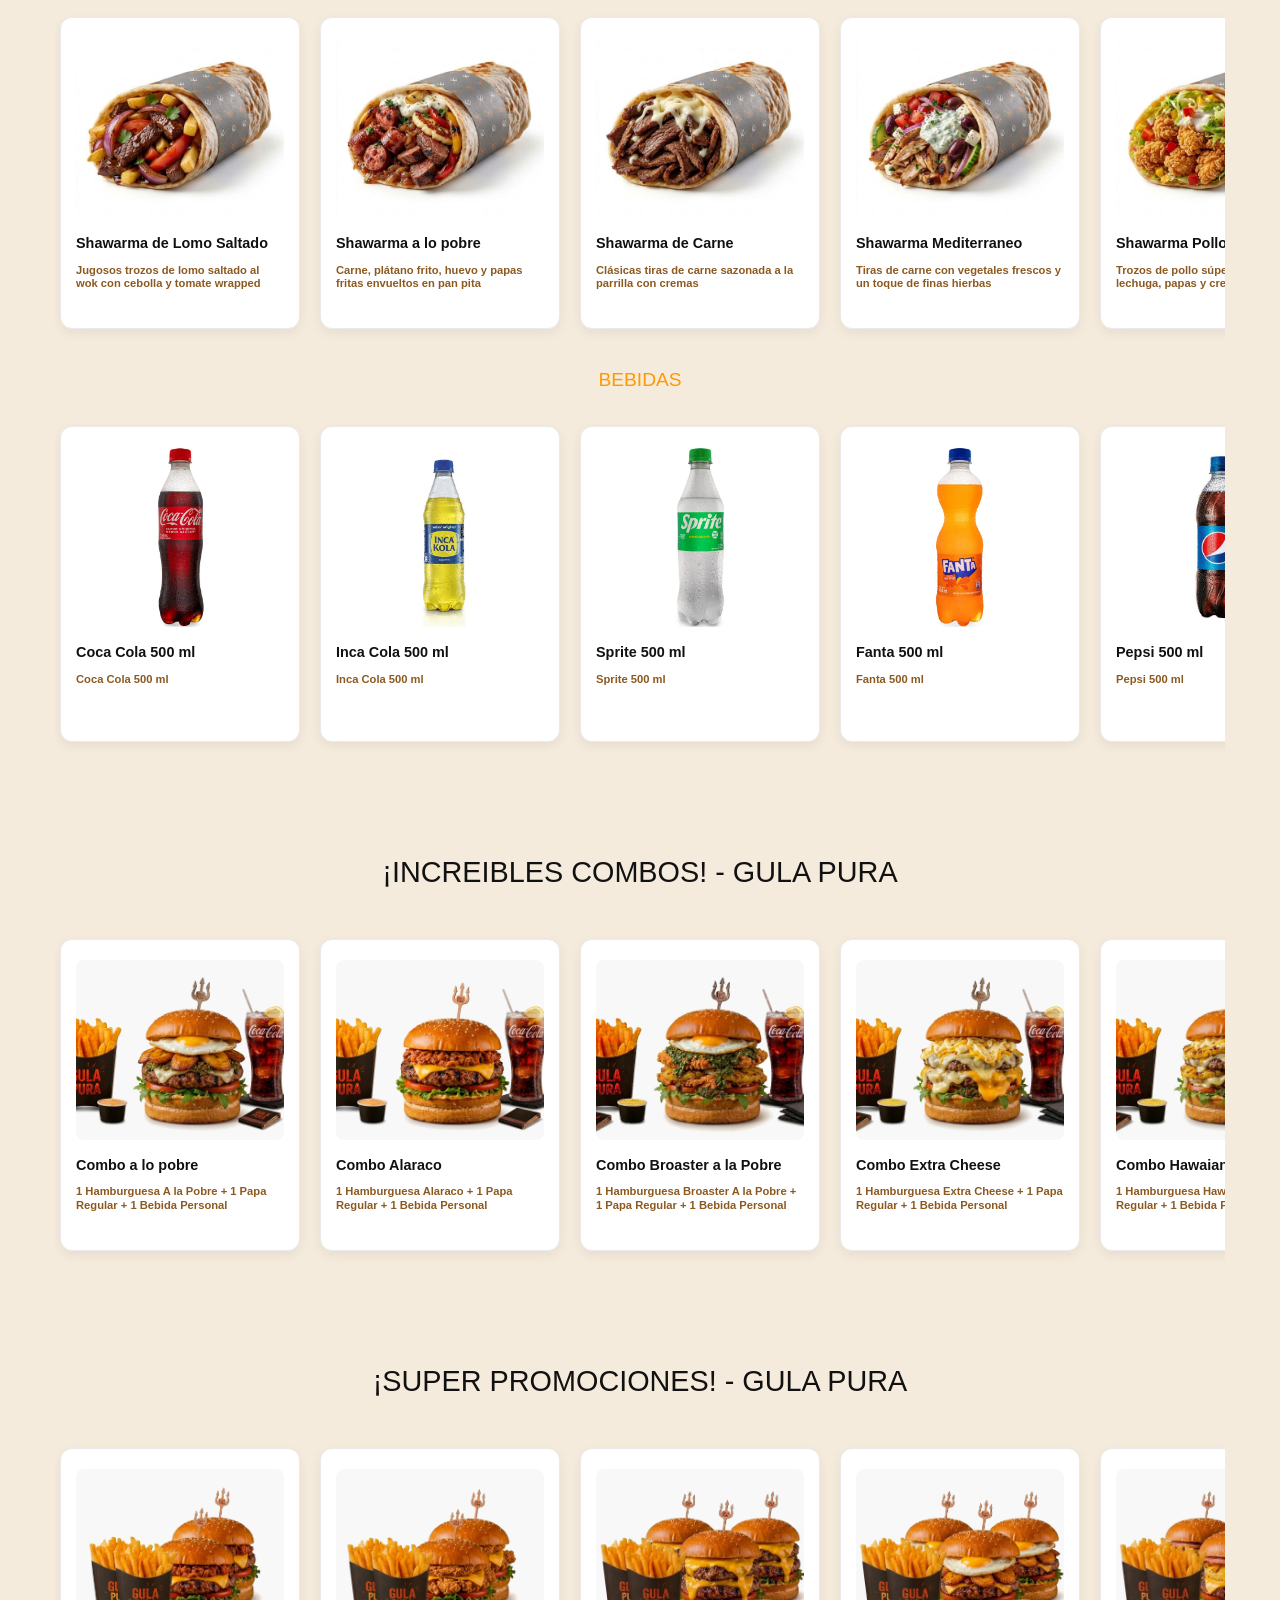
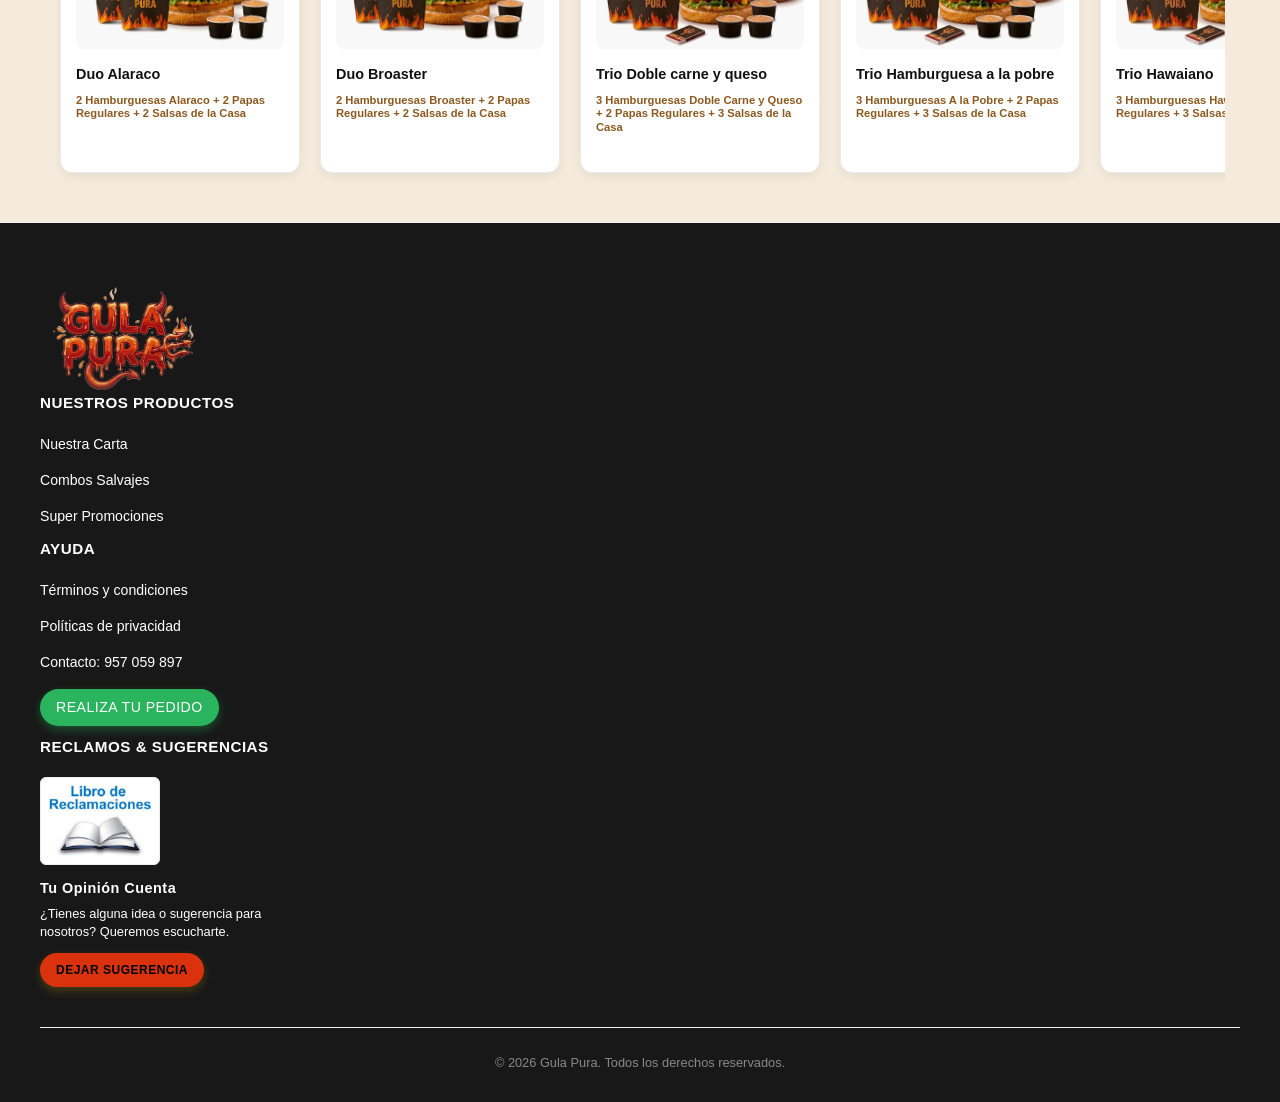
==== commit 9ad6b8dc: "cambito el cambio chiquito" ====
--- a/index.html
+++ b/index.html
@@ -481,7 +481,7 @@
             </div>
             <div class="card-content">
               <h6 class="name">Shawarma Vegetariano</h6>
-              <h6 class="descrip">Mix de vegetales frescos, palta, frejoles y tofu frito</h6>
+              <h6 class="descrip">Mix de vegetales frescos, palta y tofu frito</h6>
             </div>
           </div>
         </div>
@@ -499,11 +499,12 @@
             <div class="image-content">
               <span class="overlay"></span>
               <div class="card-image">
-                <img src="img/Menu/Bebidas/Coca_Cola.png" alt="Coca Cola" class="card-img">
-              </div>
-            </div>
-            <div class="card-content">
-              <h6 class="name">Coca Cola</h6>
+                <img src="img/Menu/Bebidas/Coca Cola.webp" alt="Coca Cola" class="card-img">
+              </div>
+            </div>
+            <div class="card-content">
+              <h6 class="name">Coca Cola 500 ml</h6>
+              <h6 class="descrip">Coca Cola 500 ml</h6>
             </div>
           </div>
 
@@ -512,11 +513,12 @@
             <div class="image-content">
               <span class="overlay"></span>
               <div class="card-image">
-                <img src="img/Menu/Bebidas/Inca_Kola.png" alt="Inca Kola" class="card-img">
-              </div>
-            </div>
-            <div class="card-content">
-              <h6 class="name">Inca Cola</h6>
+                <img src="img/Menu/Bebidas/Inka Cola.webp" alt="Inca Kola" class="card-img">
+              </div>
+            </div>
+            <div class="card-content">
+              <h6 class="name">Inca Cola 500 ml</h6>
+              <h6 class="descrip">Inca Cola 500 ml</h6>
             </div>
           </div>
 
@@ -525,52 +527,72 @@
             <div class="image-content">
               <span class="overlay"></span>
               <div class="card-image">
-                <img src="img/Menu/Bebidas/Sprite.png" alt="Sprite" class="card-img">
-              </div>
-            </div>
-            <div class="card-content">
-              <h6 class="name">Sprite</h6>
-            </div>
-          </div>
-
-          <!-- Tarjeta 4: Refresco Maracuya -->
-          <div class="card">
-            <div class="image-content">
-              <span class="overlay"></span>
-              <div class="card-image">
-                <img src="img/Menu/Bebidas/Refresco_Maracuya.png" alt="Refresco Maracuya" class="card-img">
-              </div>
-            </div>
-            <div class="card-content">
-              <h6 class="name">Refresco Maracuya</h6>
-            </div>
-          </div>
-
-          <!-- Tarjeta 5: Chicha Morada -->
-          <div class="card">
-            <div class="image-content">
-              <span class="overlay"></span>
-              <div class="card-image">
-                <img src="img/Menu/Bebidas/Chicha_Morada.png" alt="Refresco Chicha Morada" class="card-img">
-              </div>
-            </div>
-            <div class="card-content">
-              <h6 class="name">Chicha Morada</h6>
-            </div>
-          </div>
-
-          <!-- Tarjeta 6: Agua -->
-          <div class="card">
-            <div class="image-content">
-              <span class="overlay"></span>
-              <div class="card-image">
-                <img src="img/Menu/Bebidas/Agua.png" alt="Agua" class="card-img">
-              </div>
-            </div>
-            <div class="card-content">
-              <h6 class="name">Agua</h6>
-            </div>
-          </div>
+                <img src="img/Menu/Bebidas/Sprite.webp" alt="Sprite" class="card-img">
+              </div>
+            </div>
+            <div class="card-content">
+              <h6 class="name">Sprite 500 ml</h6>
+              <h6 class="descrip">Sprite 500 ml</h6>
+            </div>
+          </div>
+
+          <!-- Tarjeta 4: Fanta -->
+          <div class="card">
+            <div class="image-content">
+              <span class="overlay"></span>
+              <div class="card-image">
+                <img src="img/Menu/Bebidas/Fanta.webp" alt="Fanta" class="card-img">
+              </div>
+            </div>
+            <div class="card-content">
+              <h6 class="name">Fanta 500 ml</h6>
+              <h6 class="descrip">Fanta 500 ml</h6>
+            </div>
+          </div>
+
+          <!-- Tarjeta 5: Pepsi -->
+          <div class="card">
+            <div class="image-content">
+              <span class="overlay"></span>
+              <div class="card-image">
+                <img src="img/Menu/Bebidas/Pepsi.jpg" alt="Pepsi" class="card-img">
+              </div>
+            </div>
+            <div class="card-content">
+              <h6 class="name">Pepsi 500 ml</h6>
+              <h6 class="descrip">Pepsi 500 ml</h6>
+            </div>
+          </div>
+
+          <!-- Tarjeta 6: Agua San Luis Sin Gas 625 ml -->
+          <div class="card">
+            <div class="image-content">
+              <span class="overlay"></span>
+              <div class="card-image">
+                <img src="img/Menu/Bebidas/Agua sin gas - San Luis.webp " alt="Agua San Luis Sin Gas 625 ml"
+                  class="card-img">
+              </div>
+            </div>
+            <div class="card-content">
+              <h6 class="name">Agua San Luis Sin Gas 625 ml</h6>
+              <h6 class="descrip">Agua San Luis Sin Gas 625 ml</h6>
+            </div>
+          </div>
+
+          <!-- Tarjeta 7: Agua San Luis Con Gas 625 ml -->
+          <div class="card">
+            <div class="image-content">
+              <span class="overlay"></span>
+              <div class="card-image">
+                <img src="img/Menu/Bebidas/Agua con gas.jpg" alt="Agua San Luis Con Gas 625 ml" class="card-img">
+              </div>
+            </div>
+            <div class="card-content">
+              <h6 class="name">Agua San Luis Con Gas 625 ml</h6>
+              <h6 class="descrip">Agua San Luis Con Gas 625 ml</h6>
+            </div>
+          </div>
+
         </div>
       </div>
     </div>
@@ -594,10 +616,10 @@
               </div>
             </div>
             <div class="card-content">
-              <h6 class="name">Combo a la pobre</h6>
-            </div>
-          </div>
-
+              <h6 class="name">Combo a lo pobre</h6>
+              <h6 class="descrip">1 Hamburguesa A la Pobre + 1 Papa Regular + 1 Bebida Personal</h6>
+            </div>
+          </div>
           <!-- Tarjeta 2: Combo Alaraco -->
           <div class="card">
             <div class="image-content">
@@ -608,9 +630,9 @@
             </div>
             <div class="card-content">
               <h6 class="name">Combo Alaraco</h6>
-            </div>
-          </div>
-
+              <h6 class="descrip">1 Hamburguesa Alaraco + 1 Papa Regular + 1 Bebida Personal</h6>
+            </div>
+          </div>
           <!-- Tarjeta 3: Combo Broaster a la Pobre -->
           <div class="card">
             <div class="image-content">
@@ -621,9 +643,9 @@
             </div>
             <div class="card-content">
               <h6 class="name">Combo Broaster a la Pobre</h6>
-            </div>
-          </div>
-
+              <h6 class="descrip">1 Hamburguesa Broaster A la Pobre + 1 Papa Regular + 1 Bebida Personal</h6>
+            </div>
+          </div>
           <!-- Tarjeta 4: Combo Extra Cheese -->
           <div class="card">
             <div class="image-content">
@@ -634,9 +656,9 @@
             </div>
             <div class="card-content">
               <h6 class="name">Combo Extra Cheese</h6>
-            </div>
-          </div>
-
+              <h6 class="descrip">1 Hamburguesa Extra Cheese + 1 Papa Regular + 1 Bebida Personal</h6>
+            </div>
+          </div>
           <!-- Tarjeta 5: Combo Hawaiano -->
           <div class="card">
             <div class="image-content">
@@ -647,9 +669,9 @@
             </div>
             <div class="card-content">
               <h6 class="name">Combo Hawaiano</h6>
-            </div>
-          </div>
-
+              <h6 class="descrip">1 Hamburguesa Hawaiana + 1 Papa Regular + 1 Bebida Personal </h6>
+            </div>
+          </div>
           <!-- Tarjeta 6: Combo Parrillero -->
           <div class="card">
             <div class="image-content">
@@ -660,9 +682,9 @@
             </div>
             <div class="card-content">
               <h6 class="name">Combo Parrillero</h6>
-            </div>
-          </div>
-
+              <h6 class="descrip">1 Hamburguesa Parrillera + 1 Papa Regular + 1 Bebida Personal</h6>
+            </div>
+          </div>
           <!-- Tarjeta 7: Combo Tocino -->
           <div class="card">
             <div class="image-content">
@@ -673,6 +695,7 @@
             </div>
             <div class="card-content">
               <h6 class="name">Combo Tocino</h6>
+              <h6 class="descrip">1 Hamburguesa con Tocino + 1 Papa Regular + 1 Bebida Personal </h6>
             </div>
           </div>
         </div>
@@ -699,9 +722,9 @@
             </div>
             <div class="card-content">
               <h6 class="name">Duo Alaraco</h6>
-            </div>
-          </div>
-
+              <h6 class="descrip">2 Hamburguesas Alaraco + 2 Papas Regulares + 2 Salsas de la Casa</h6>
+            </div>
+          </div>
           <!-- Tarjeta 2: Duo Broaster -->
           <div class="card">
             <div class="image-content">
@@ -712,9 +735,9 @@
             </div>
             <div class="card-content">
               <h6 class="name">Duo Broaster</h6>
-            </div>
-          </div>
-
+              <h6 class="descrip">2 Hamburguesas Broaster + 2 Papas Regulares + 2 Salsas de la Casa</h6>
+            </div>
+          </div>
           <!-- Tarjeta 3: Trio Doble carne y queso -->
           <div class="card">
             <div class="image-content">
@@ -725,9 +748,9 @@
             </div>
             <div class="card-content">
               <h6 class="name">Trio Doble carne y queso</h6>
-            </div>
-          </div>
-
+              <h6 class="descrip">3 Hamburguesas Doble Carne y Queso + 2 Papas Regulares + 3 Salsas de la Casa</h6>
+            </div>
+          </div>
           <!-- Tarjeta 4: Trio Hamburguesa a la pobre -->
           <div class="card">
             <div class="image-content">
@@ -739,9 +762,9 @@
             </div>
             <div class="card-content">
               <h6 class="name">Trio Hamburguesa a la pobre</h6>
-            </div>
-          </div>
-
+              <h6 class="descrip">3 Hamburguesas A la Pobre + 2 Papas Regulares + 3 Salsas de la Casa</h6>
+            </div>
+          </div>
           <!-- Tarjeta 5: Trio Hawaiano -->
           <div class="card">
             <div class="image-content">
@@ -752,6 +775,7 @@
             </div>
             <div class="card-content">
               <h6 class="name">Trio Hawaiano</h6>
+              <h6 class="descrip">3 Hamburguesas Hawaianas + 2 Papas Regulares + 3 Salsas de la Casa</h6>
             </div>
           </div>
         </div>
@@ -768,16 +792,15 @@
         <img src="img/logo-icon/gula_pura_logotipo.png" alt="Logo Gula Pura" class="footer-logo-img">
       </a>
 
-      <!--  Esto por el momento se encuentra en proceso
+      <!--  Esto por el momento se encuentra en proceso 
   <p>Síguenos en</p>
   <div class="social-icons">
     <a href="#" aria-label="Facebook"><i class="fab fa-facebook-f"></i></a>
     <a href="#" aria-label="Instagram"><i class="fab fa-instagram"></i></a>
     <a href="#" aria-label="TikTok"><i class="fab fa-tiktok"></i></a>
   </div>
-  -->
-    </div>
-
+  --
+    </div>
     <!-- Columna 2: Nuestros Productos -->
     <div class="footer-column">
       <h3>Nuestros Productos</h3>
@@ -900,4 +923,4 @@
     </div>
 </footer>
 
-</html>
+</html>
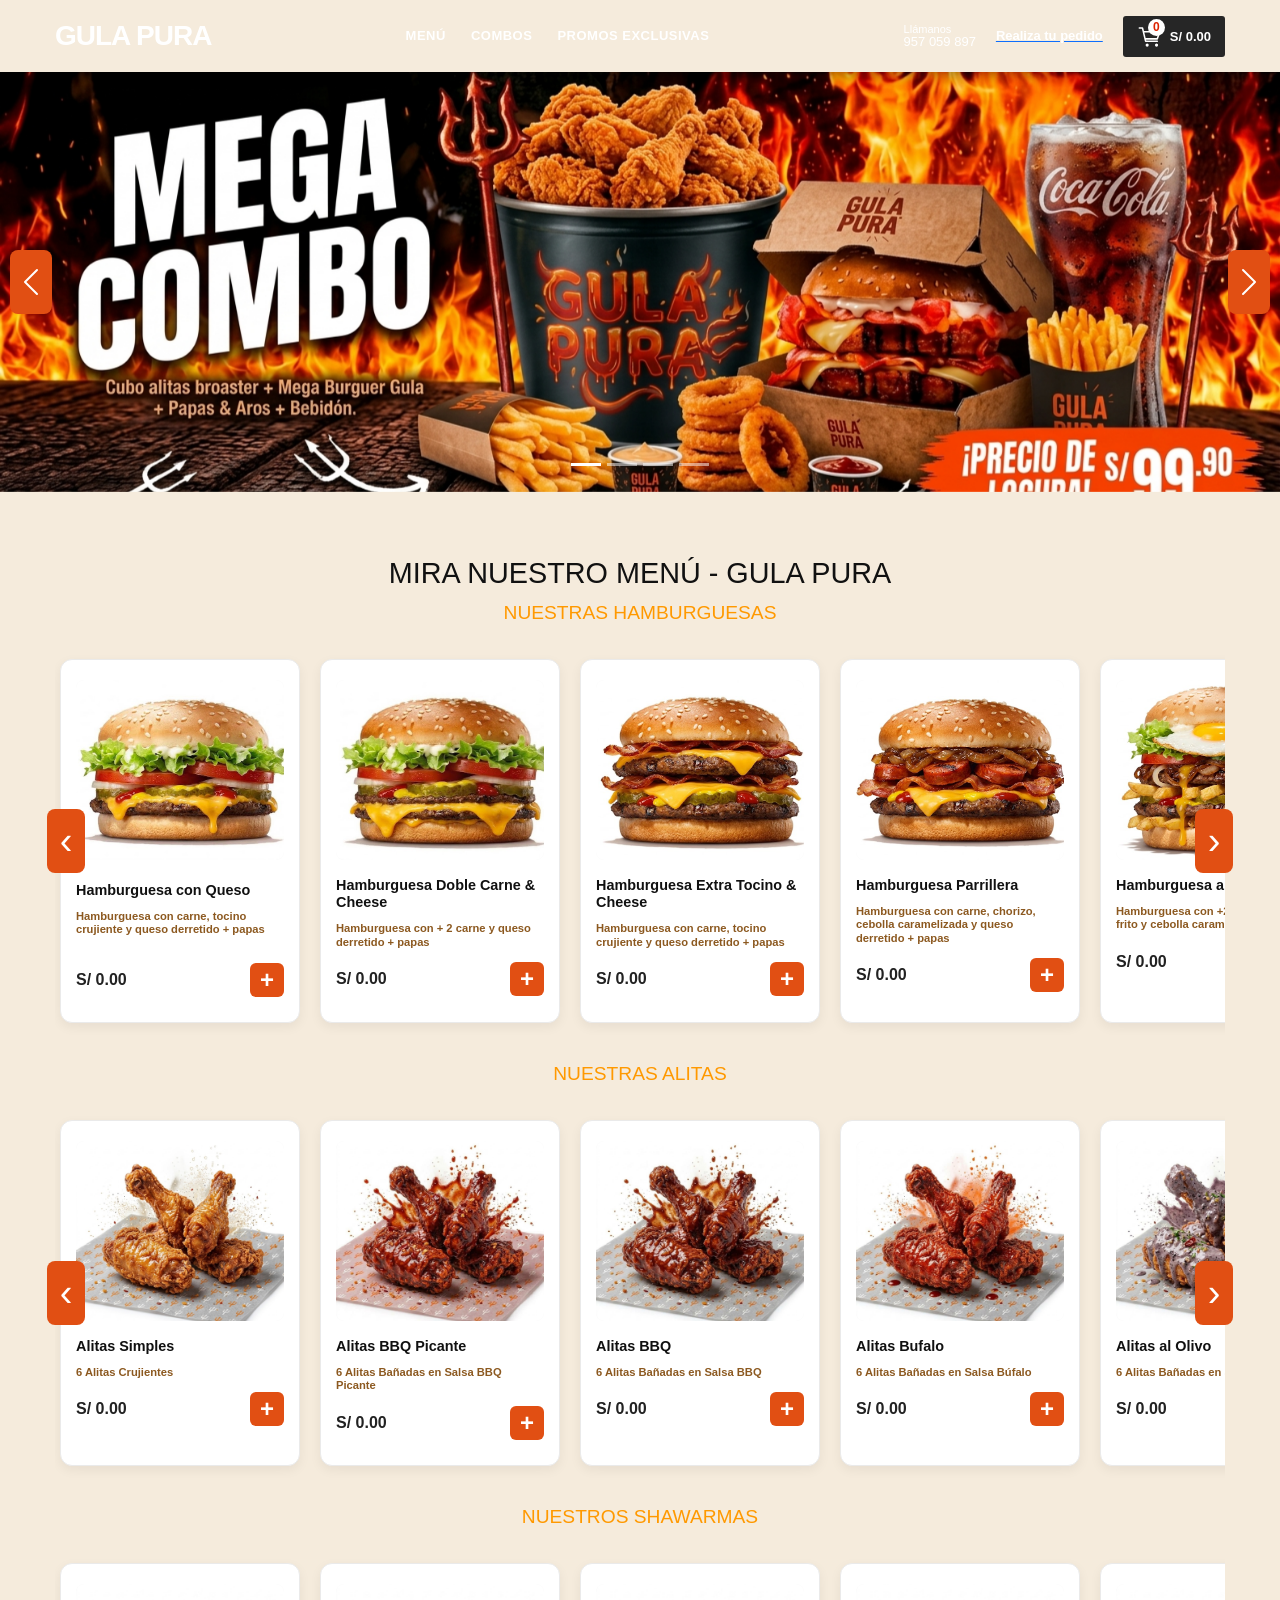
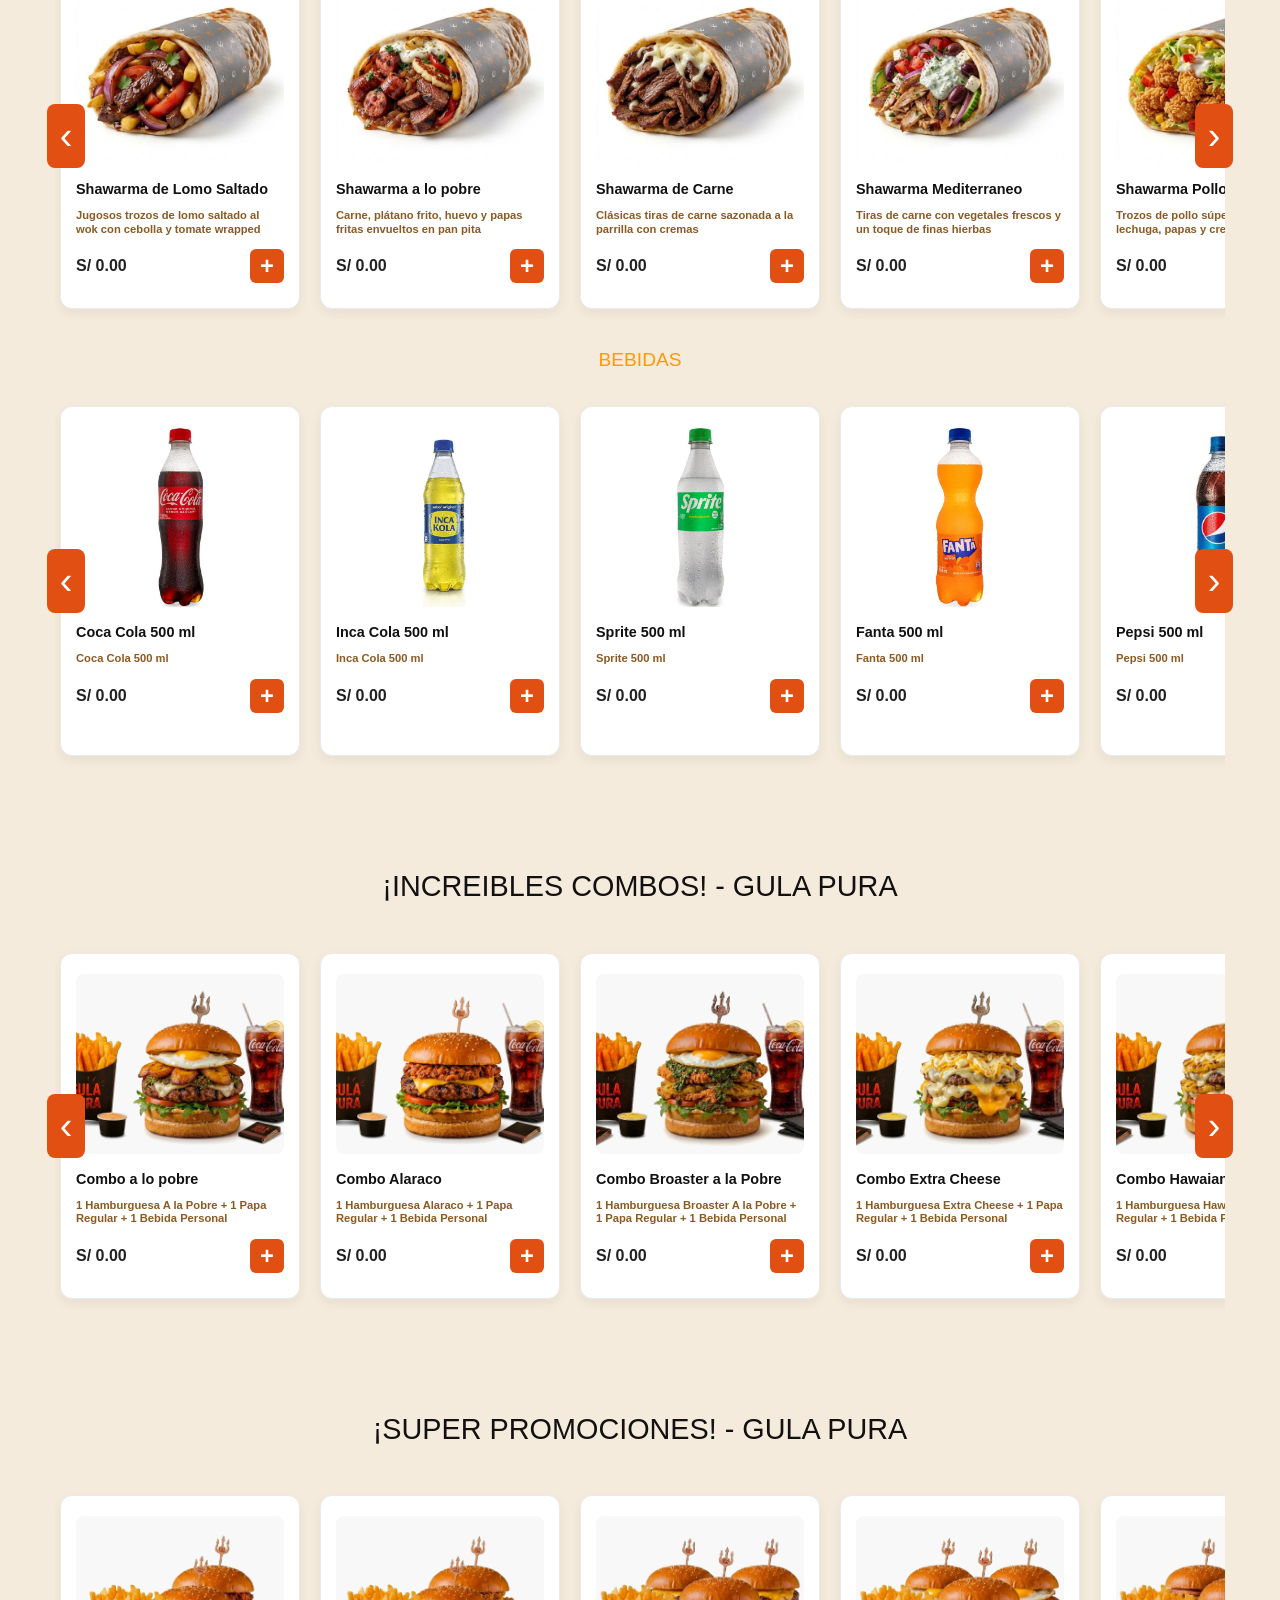
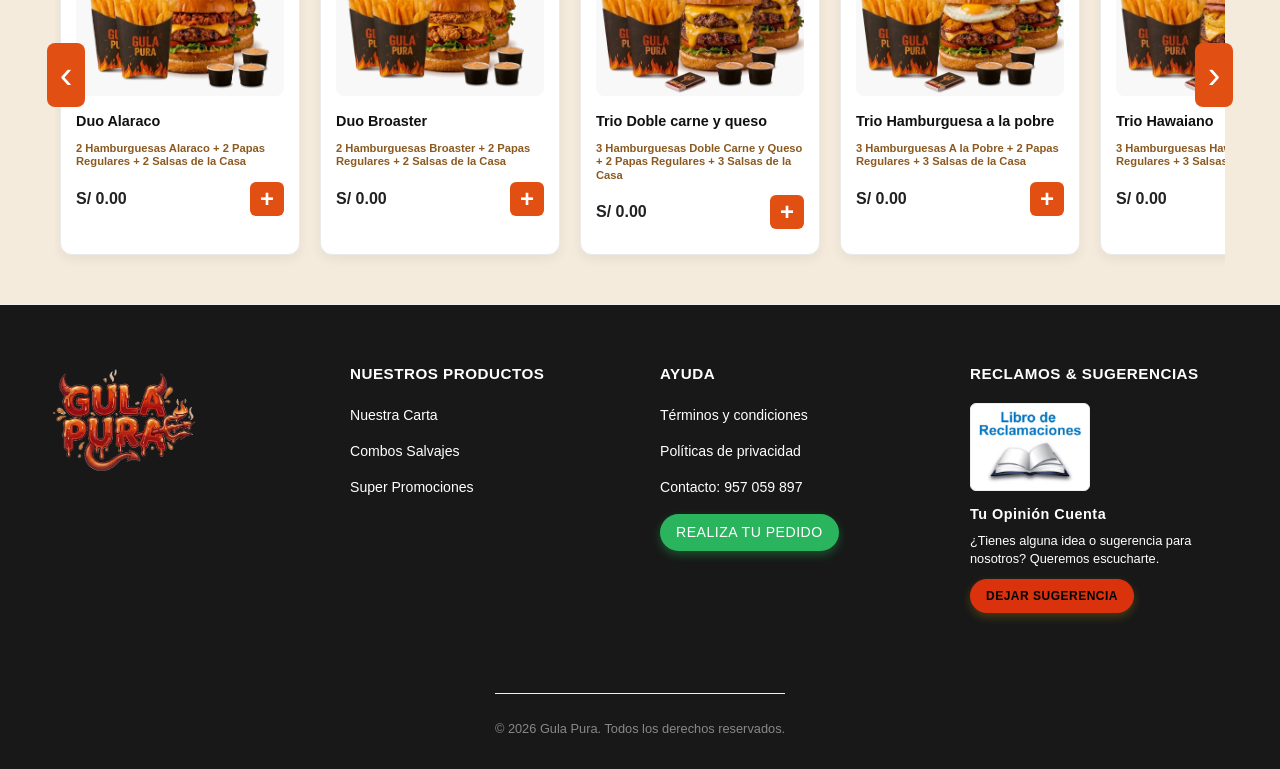
==== commit 696b80b8: "cambito" ====
--- a/index.html
+++ b/index.html
@@ -799,7 +799,7 @@
     <a href="#" aria-label="Instagram"><i class="fab fa-instagram"></i></a>
     <a href="#" aria-label="TikTok"><i class="fab fa-tiktok"></i></a>
   </div>
-  --
+-->
     </div>
     <!-- Columna 2: Nuestros Productos -->
     <div class="footer-column">
--- a/style.css
+++ b/style.css
@@ -118,6 +118,53 @@
   gap: 8px;
   min-height: 38px;
   transition: background-color 0.2s ease;
+}
+
+.menu-price-row { display: flex; align-items: center; justify-content: space-between; width: 100%; margin-top: 8px; }
+.menu-price { margin: 0; color: #222; font: 700 16px Arial, sans-serif; }
+.menu-cart-button { display: inline-flex; align-items: center; justify-content: center; width: 34px; height: 34px; padding: 0; border-radius: 6px; background: #e14f13; color: #fff; font: 700 24px/1 Arial, sans-serif; text-decoration: none; }
+.menu-cart-button:hover { background: #ba1d00; color: #fff; }
+
+/* Controles del carrusel: fondo naranja de la identidad de Gula Pura. */
+#carouselExampleIndicators .carousel-control-prev,
+#carouselExampleIndicators .carousel-control-next {
+  top: 0;
+  bottom: 0;
+  width: 42px;
+  height: auto;
+  margin: auto 0;
+  max-height: 64px;
+  border-radius: 8px;
+  background: #e14f13;
+  opacity: 1;
+}
+
+#carouselExampleIndicators .carousel-control-prev { left: 10px; }
+#carouselExampleIndicators .carousel-control-next { right: 10px; }
+#carouselExampleIndicators .carousel-control-prev:hover,
+#carouselExampleIndicators .carousel-control-next:hover { background: #ba1d00; }
+
+/* Todos los banners usan el mismo marco para evitar que el carrusel cambie de altura. */
+#carouselExampleIndicators .carousel-item img {
+  display: block;
+  width: 100%;
+  height: 420px;
+  object-fit: cover;
+  object-position: center;
+}
+
+/* Marco fijo durante el cambio de diapositivas. */
+#carouselExampleIndicators,
+#carouselExampleIndicators .carousel-inner,
+#carouselExampleIndicators .carousel-item {
+  height: 420px;
+}
+
+@media (max-width: 768px) {
+  #carouselExampleIndicators,
+  #carouselExampleIndicators .carousel-inner,
+  #carouselExampleIndicators .carousel-item,
+  #carouselExampleIndicators .carousel-item img { height: 240px; }
 }
 
 .cart-btn:hover {
@@ -193,6 +240,7 @@
 
 /* Slider horizontal para tarjetas de productos */
 .slide-container {
+  position: relative;
   width: 100%;
 }
 
@@ -207,22 +255,32 @@
   overflow-x: auto;
   padding: 15px 5px;
   scroll-behavior: smooth;
-}
-
-/* Personalización del scrollbar del slider */
+  scrollbar-width: none;
+}
+
+/* Oculta la barra del slider; se navega con los botones laterales. */
 .slide-wrapper::-webkit-scrollbar {
-  height: 10px;
-}
-
-.slide-wrapper::-webkit-scrollbar-thumb {
-  background: #ffcc00;
-  border-radius: 15px;
-}
-
-.slide-wrapper::-webkit-scrollbar-track {
-  background: #e0e0e0;
-  border-radius: 15px;
-}
+  display: none;
+}
+
+/* Botones de navegación de cada fila de productos. */
+.productos-prev, .productos-next {
+  position: absolute;
+  top: 50%;
+  z-index: 2;
+  width: 38px;
+  height: 64px;
+  transform: translateY(-50%);
+  border: 0;
+  border-radius: 8px;
+  background: #e14f13;
+  color: #fff;
+  font: 38px/1 Arial, sans-serif;
+  cursor: pointer;
+}
+.productos-prev { left: -8px; }
+.productos-next { right: -8px; }
+.productos-prev:hover, .productos-next:hover { background: #ba1d00; }
 
 /* Tarjetas de producto */
 .card {
@@ -285,7 +343,7 @@
 
 /* Estilo para el precio que se coloque debajo, pero por el momento esto no se va habilitar */
 .card-content .descrip {
-font-family: 'Franklin Gothic Medium', 'Arial Narrow', Arial, sans-serif;
+  font-family: 'Franklin Gothic Medium', 'Arial Narrow', Arial, sans-serif;
   font-size: 0.7rem;
   width: 100%;
   color: #8C5920;
@@ -551,3 +609,180 @@
   margin-bottom: 6px;
   line-height: 1.4;
 }
+
+/* ESTILOS DEL CARRITO: los precios se editan manualmente en js/carrito.js. */
+[hidden] {
+  display: none !important;
+}
+
+.navbar-carrito .navbar-container {
+  display: grid;
+  grid-template-columns: 1fr auto 1fr;
+}
+
+.navbar-carrito .logo {
+  justify-self: start;
+}
+
+.navbar-carrito .titulo-navegacion {
+  grid-column: 2;
+  margin: 0;
+  color: #fff;
+  font-size: 18px;
+  font-weight: 800;
+}
+
+.carrito-page {
+  min-height: 100vh;
+  background: #f5ebdc;
+  color: #502b18;
+}
+
+.estado-vacio {
+  min-height: calc(100vh - 98px);
+  display: flex;
+  flex-direction: column;
+  align-items: center;
+  justify-content: center;
+  text-align: center;
+  padding: 0 24px 46px;
+}
+
+.icono-carrito {
+  width: 50px;
+  height: 50px;
+  margin-bottom: 18px;
+  color: #363636;
+}
+
+.estado-vacio h2 {
+  margin: 0 0 16px;
+  font-family: Georgia, serif;
+  font-size: 18px;
+  font-weight: 800;
+}
+
+.estado-vacio p {
+  margin: 0 0 16px;
+  font: 14px/1.3 Arial, sans-serif;
+}
+
+/* Botón principal del carrito: conserva su forma aun con Bootstrap cargado. */
+.carrito-page .boton-principal {
+  display: inline-flex;
+  align-items: center;
+  justify-content: center;
+  min-width: 170px;
+  min-height: 48px;
+  margin-top: 2px;
+  padding: 13px 24px;
+  border: 0;
+  border-radius: 28px;
+  background: #e14f13;
+  color: #fff;
+  font: 700 14px Arial, sans-serif;
+  line-height: 1;
+  cursor: pointer;
+  box-shadow: none;
+  transition: background-color .2s ease, transform .2s ease;
+}
+
+.carrito-page .boton-principal:hover {
+  background: #ba1d00;
+  transform: translateY(-1px);
+}
+
+.carrito-page .boton-principal:focus-visible {
+  outline: 3px solid #a97016;
+  outline-offset: 4px;
+}
+
+.panel {
+  max-width: 900px;
+  margin: 40px auto 0;
+  padding: 0 24px 40px;
+}
+
+.panel h2 {
+  font-size: 22px;
+}
+
+.productos {
+  display: grid;
+  grid-template-columns: repeat(auto-fit, minmax(200px, 1fr));
+  gap: 16px;
+}
+
+.producto {
+  padding: 20px;
+  background: #fff;
+  border: 1px solid #dfcdb7;
+  border-radius: 12px;
+}
+
+.producto h3 {
+  margin-top: 0;
+}
+
+.precio-producto {
+  margin: 10px 0 16px;
+  font-size: 18px;
+  font-weight: 700;
+}
+
+.panel ul {
+  padding: 0;
+  list-style: none;
+}
+
+.fila {
+  display: flex;
+  justify-content: space-between;
+  align-items: center;
+  gap: 16px;
+  padding: 16px 0;
+  border-bottom: 1px solid #dfcdb7;
+}
+
+.controles,
+.acciones {
+  display: flex;
+  align-items: center;
+  gap: 10px;
+  flex-wrap: wrap;
+}
+
+.controles button {
+  padding: 8px 12px;
+}
+
+.total {
+  font-size: 22px;
+  font-weight: bold;
+}
+
+@media (max-width: 900px) {
+  .navbar-container {
+    flex-wrap: wrap;
+    justify-content: center;
+    gap: 16px;
+  }
+
+  .nav-links,
+  .navbar-actions {
+    justify-content: center;
+    flex-wrap: wrap;
+    gap: 16px;
+  }
+}
+
+@media (max-width: 500px) {
+  .fila {
+    align-items: flex-start;
+    flex-direction: column;
+  }
+
+  .estado-vacio {
+    padding-bottom: 30px;
+  }
+}
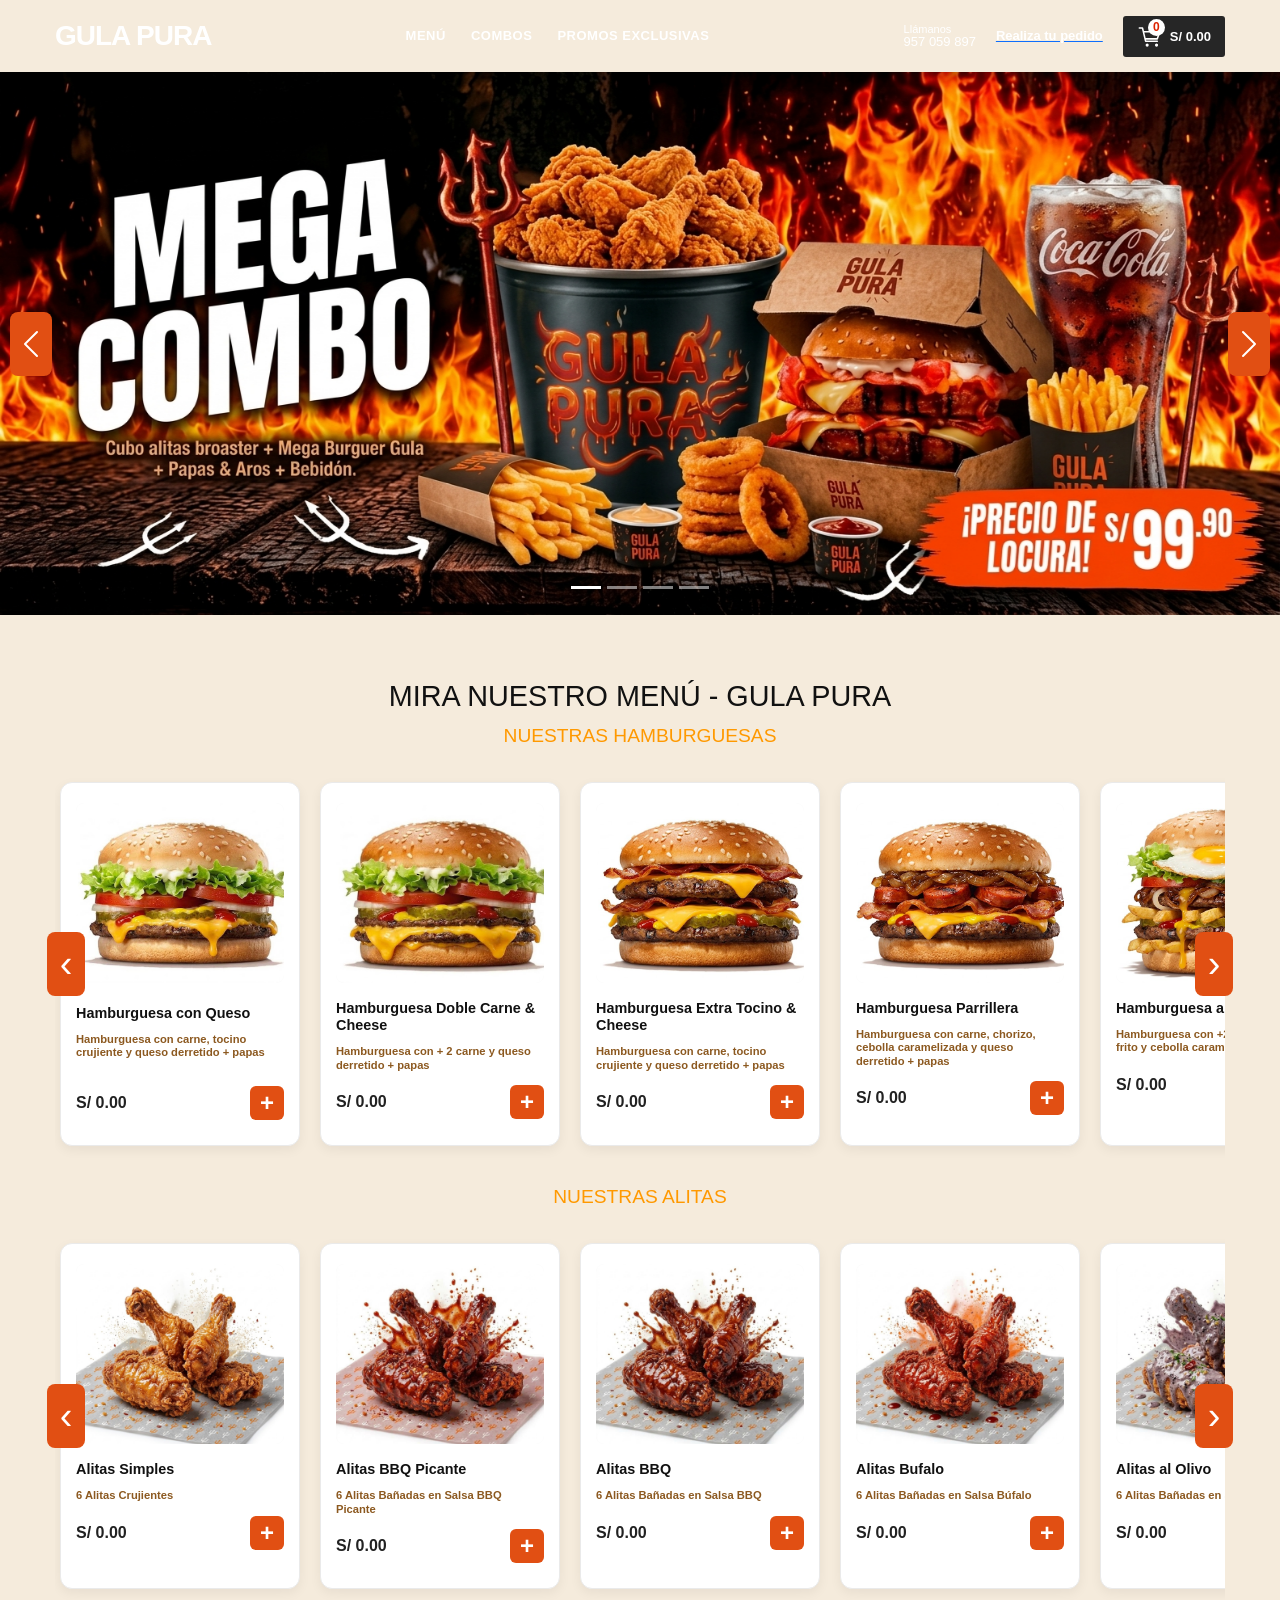
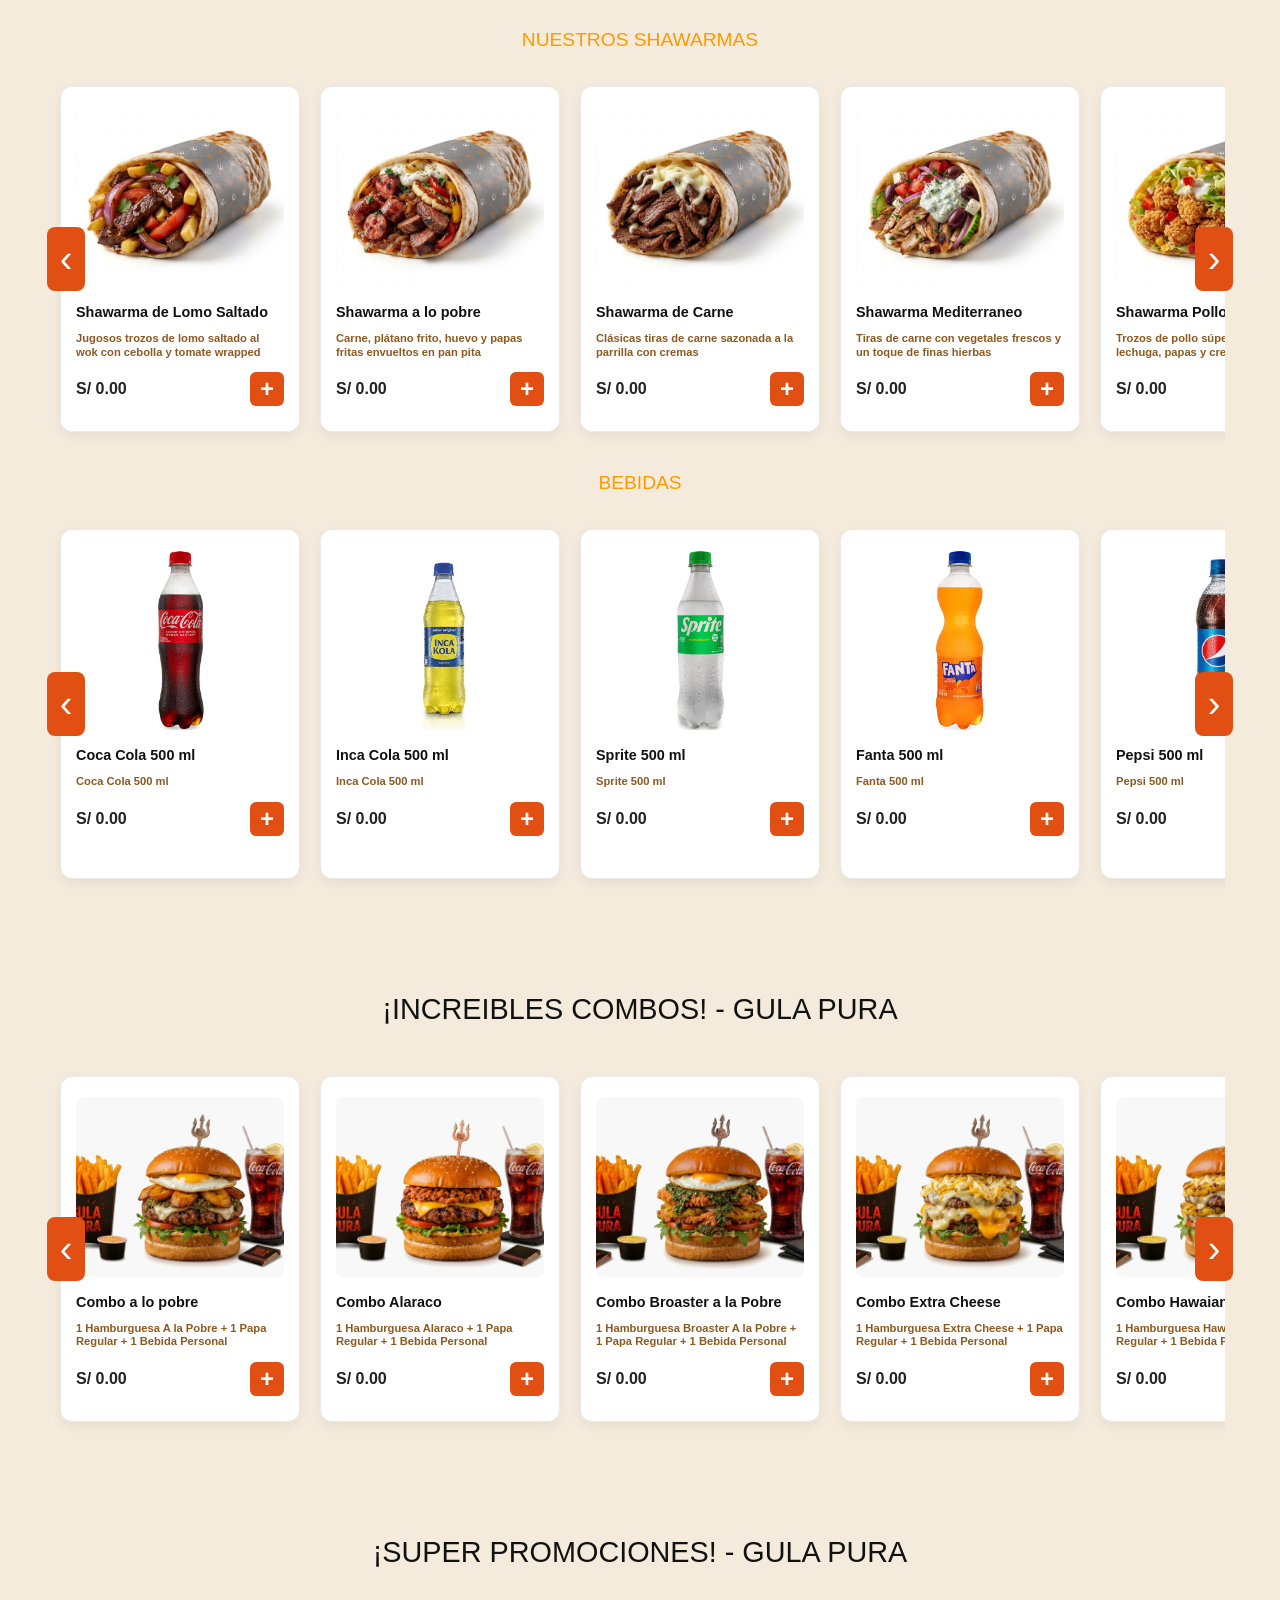
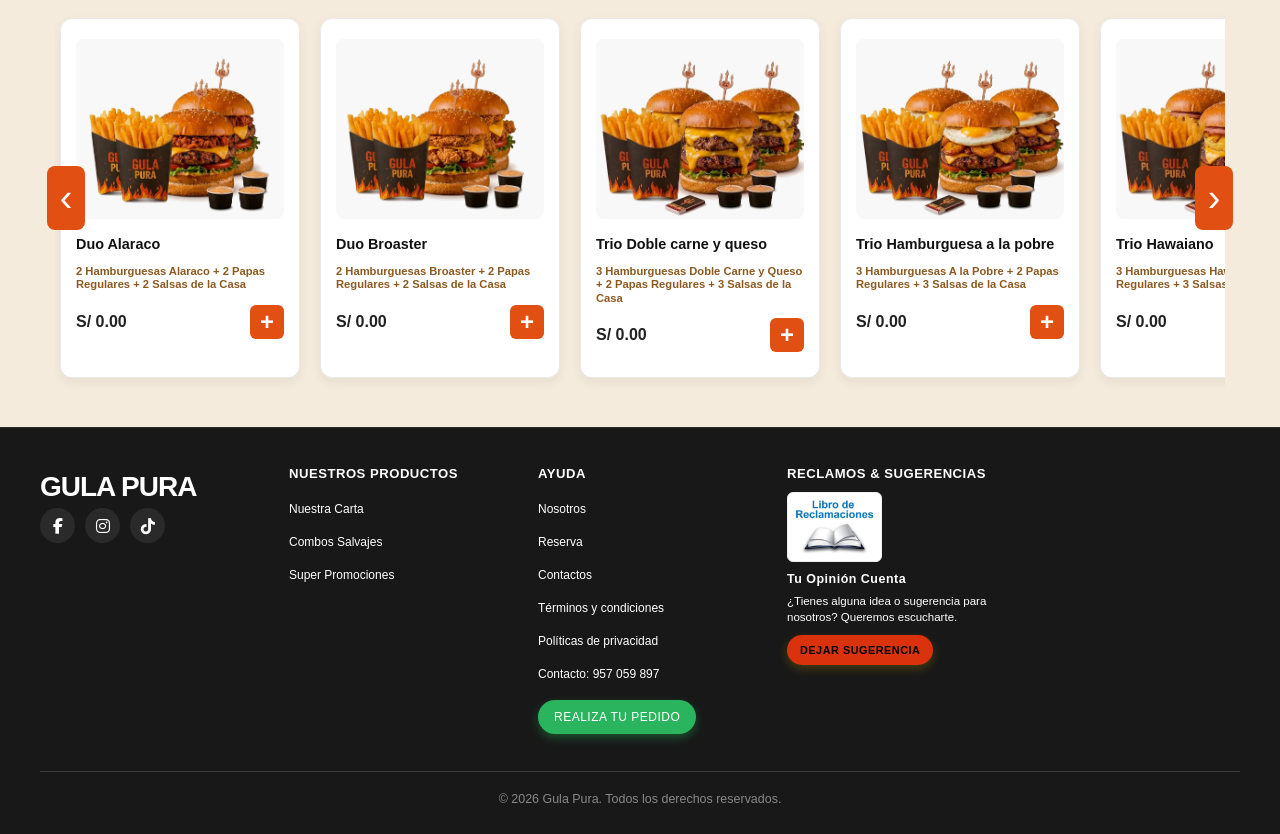
==== commit 643f98dd: "Nuevos Cambios + html faltan mejoras" ====
--- a/index.html
+++ b/index.html
@@ -12,6 +12,7 @@
   <link rel="stylesheet" href="style.css">
   <!-- Se establecio comunicacón con app.js (Java Script) -->
   <script src="app.js" defer></script>
+  <link rel="stylesheet" href="https://cdnjs.cloudflare.com/ajax/libs/font-awesome/6.5.1/css/all.min.css">
 </head>
 
 <body>
@@ -788,18 +789,22 @@
   <div class="footer-container">
     <!-- Columna 1: Logo y Redes -->
     <div class="footer-column brand-column">
-      <a href="/" class="footer-logo-link">
-        <img src="img/logo-icon/gula_pura_logotipo.png" alt="Logo Gula Pura" class="footer-logo-img">
+      <a href="#" class="logo">
+        <span class="gulapura-text">GULA PURA</span>
       </a>
 
-      <!--  Esto por el momento se encuentra en proceso 
-  <p>Síguenos en</p>
-  <div class="social-icons">
-    <a href="#" aria-label="Facebook"><i class="fab fa-facebook-f"></i></a>
-    <a href="#" aria-label="Instagram"><i class="fab fa-instagram"></i></a>
-    <a href="#" aria-label="TikTok"><i class="fab fa-tiktok"></i></a>
-  </div>
--->
+      <div class="social-icons">
+        <a href="https://facebook.com/tu-pagina" target="_blank" aria-label="Facebook">
+          <i class="fa-brands fa-facebook-f"></i>
+        </a>
+        <a href="https://instagram.com/tu-usuario" target="_blank" aria-label="Instagram">
+          <i class="fa-brands fa-instagram"></i>
+        </a>
+        <a href="https://tiktok.com/@tu-usuario" target="_blank" aria-label="TikTok">
+          <i class="fa-brands fa-tiktok"></i>
+        </a>
+      </div>
+
     </div>
     <!-- Columna 2: Nuestros Productos -->
     <div class="footer-column">
@@ -815,6 +820,9 @@
       <h3>Ayuda</h3>
       <ul>
         <!-- Funciones específicas para abrir cada modal -->
+        <li><a href="Nosotros.html">Nosotros</a></li>
+        <li><a href="Reserva.html">Reserva</a></li>
+        <li><a href="Contactos.html">Contactos</a></li>
         <li><a href="#" onclick="abrirModalTerminos(event)">Términos y condiciones</a></li>
         <li><a href="#" onclick="abrirModalPrivacidad(event)">Políticas de privacidad</a></li>
         <li class="item-contacto">
--- a/style.css
+++ b/style.css
@@ -120,51 +120,71 @@
   transition: background-color 0.2s ease;
 }
 
-.menu-price-row { display: flex; align-items: center; justify-content: space-between; width: 100%; margin-top: 8px; }
-.menu-price { margin: 0; color: #222; font: 700 16px Arial, sans-serif; }
-.menu-cart-button { display: inline-flex; align-items: center; justify-content: center; width: 34px; height: 34px; padding: 0; border-radius: 6px; background: #e14f13; color: #fff; font: 700 24px/1 Arial, sans-serif; text-decoration: none; }
-.menu-cart-button:hover { background: #ba1d00; color: #fff; }
+.menu-price-row {
+  display: flex;
+  align-items: center;
+  justify-content: space-between;
+  width: 100%;
+  margin-top: 8px;
+}
+
+.menu-price {
+  margin: 0;
+  color: #222;
+  font: 700 16px Arial, sans-serif;
+}
+
+.menu-cart-button {
+  display: inline-flex;
+  align-items: center;
+  justify-content: center;
+  width: 34px;
+  height: 34px;
+  padding: 0;
+  border-radius: 6px;
+  background: #e14f13;
+  color: #fff;
+  font: 700 24px/1 Arial, sans-serif;
+  text-decoration: none;
+}
+
+.menu-cart-button:hover {
+  background: #ba1d00;
+  color: #fff;
+}
 
 /* Controles del carrusel: fondo naranja de la identidad de Gula Pura. */
 #carouselExampleIndicators .carousel-control-prev,
 #carouselExampleIndicators .carousel-control-next {
-  top: 0;
-  bottom: 0;
+  top: 50%;
+  bottom: auto;
   width: 42px;
-  height: auto;
-  margin: auto 0;
-  max-height: 64px;
+  height: 64px;
+  transform: translateY(-50%);
   border-radius: 8px;
   background: #e14f13;
   opacity: 1;
 }
 
-#carouselExampleIndicators .carousel-control-prev { left: 10px; }
-#carouselExampleIndicators .carousel-control-next { right: 10px; }
+#carouselExampleIndicators .carousel-control-prev {
+  left: 10px;
+}
+
+#carouselExampleIndicators .carousel-control-next {
+  right: 10px;
+}
+
 #carouselExampleIndicators .carousel-control-prev:hover,
-#carouselExampleIndicators .carousel-control-next:hover { background: #ba1d00; }
-
-/* Todos los banners usan el mismo marco para evitar que el carrusel cambie de altura. */
+#carouselExampleIndicators .carousel-control-next:hover {
+  background: #ba1d00;
+}
+
+/* Los banners conservan su proporción original para mostrarse completos. */
 #carouselExampleIndicators .carousel-item img {
   display: block;
   width: 100%;
-  height: 420px;
-  object-fit: cover;
-  object-position: center;
-}
-
-/* Marco fijo durante el cambio de diapositivas. */
-#carouselExampleIndicators,
-#carouselExampleIndicators .carousel-inner,
-#carouselExampleIndicators .carousel-item {
-  height: 420px;
-}
-
-@media (max-width: 768px) {
-  #carouselExampleIndicators,
-  #carouselExampleIndicators .carousel-inner,
-  #carouselExampleIndicators .carousel-item,
-  #carouselExampleIndicators .carousel-item img { height: 240px; }
+  height: auto;
+  object-fit: contain;
 }
 
 .cart-btn:hover {
@@ -264,7 +284,8 @@
 }
 
 /* Botones de navegación de cada fila de productos. */
-.productos-prev, .productos-next {
+.productos-prev,
+.productos-next {
   position: absolute;
   top: 50%;
   z-index: 2;
@@ -278,9 +299,19 @@
   font: 38px/1 Arial, sans-serif;
   cursor: pointer;
 }
-.productos-prev { left: -8px; }
-.productos-next { right: -8px; }
-.productos-prev:hover, .productos-next:hover { background: #ba1d00; }
+
+.productos-prev {
+  left: -8px;
+}
+
+.productos-next {
+  right: -8px;
+}
+
+.productos-prev:hover,
+.productos-next:hover {
+  background: #ba1d00;
+}
 
 /* Tarjetas de producto */
 .card {
@@ -413,7 +444,41 @@
   color: #ff3333;
   padding-left: 3px;
 }
-
+/* redes sociales */ 
+/* Contenedor principal alineado horizontalmente */
+.footer-brand {
+  display: flex;
+  flex-direction: row; /* Coloca el logo y las redes en fila */
+  align-items: center; /* Alinea verticalmente al centro */
+  justify-content: flex-start; /* Alinea todo a la izquierda */
+  gap: 20px; /* Distancia entre el logo y los íconos */
+  text-align: left;
+}
+
+/* Contenedor de las redes sociales */
+.social-icons {
+  display: flex;
+  justify-content: flex-start; /* Alinea los íconos a la izquierda */
+  align-items: center;
+  gap: 10px; /* Distancia entre íconos */
+  margin-top: 0; /* Eliminamos el margen superior anterior */
+  width: auto; /* Se ajusta al contenido */
+}
+
+/* Estilo de los íconos */
+.social-icons a {
+  color: #ffffff;
+  font-size: 16px;
+  text-decoration: none;
+  display: inline-flex;
+  justify-content: center;
+  align-items: center;
+  width: 35px;
+  height: 35px;
+  border-radius: 50%;
+  background-color: rgba(255, 255, 255, 0.08);
+  transition: all 0.3s ease;
+}
 /* Libro de reclamaciones */
 .libro-img {
   width: 120px;
@@ -786,3 +851,453 @@
     padding-bottom: 30px;
   }
 }
+/*Contacto*/
+.pagina-interna {
+  background: #f5ebdc;
+  color: #2b1a10;
+  min-height: 100vh;
+}
+
+.pagina-interna main {
+  min-height: calc(100vh - 100px);
+}
+
+.pagina-hero {
+  background: linear-gradient(rgba(24, 24, 24, .86), rgba(24, 24, 24, .86)),
+    url('img/banners/Banner_1_gp.jfif') center/cover no-repeat;
+  min-height: 280px;
+  display: flex;
+  align-items: center;
+  justify-content: center;
+  text-align: center;
+  padding: 55px 20px;
+}
+
+.pagina-hero-contenido {
+  max-width: 850px;
+}
+
+.pagina-etiqueta,
+.pagina-mini-titulo {
+  display: inline-block;
+  color: #ff9900;
+  font-family: Arial, sans-serif;
+  font-size: .78rem;
+  font-weight: 800;
+  letter-spacing: 2px;
+  text-transform: uppercase;
+}
+
+.pagina-hero h1 {
+  color: #fff;
+  font-size: clamp(2rem, 5vw, 3.5rem);
+  margin: 10px 0;
+  letter-spacing: 1px;
+}
+
+.pagina-hero p {
+  color: #f5ebdc;
+  font: 400 1rem/1.6 Arial, sans-serif;
+  margin: 0;
+}
+
+.pagina-seccion {
+  padding: 60px 20px 75px;
+}
+
+.pagina-contenedor {
+  width: 100%;
+  max-width: 1100px;
+  margin: 0 auto;
+}
+
+.pagina-bloque.destacado {
+  display: grid;
+  grid-template-columns: 1.7fr .8fr;
+  gap: 35px;
+  align-items: stretch;
+  margin-bottom: 40px;
+}
+
+.pagina-bloque h2,
+.contacto-intro h2,
+.reserva-info h2 {
+  color: #111;
+  font-size: clamp(1.7rem, 4vw, 2.5rem);
+  margin: 8px 0 18px;
+}
+
+.pagina-bloque p,
+.contacto-intro p,
+.reserva-info p {
+  color: #62452f;
+  font: 400 1rem/1.7 Arial, sans-serif;
+  margin-bottom: 14px;
+}
+
+.nosotros-tarjeta-frase {
+  background: #181818;
+  border-radius: 16px;
+  padding: 35px;
+  display: flex;
+  flex-direction: column;
+  justify-content: center;
+  min-height: 220px;
+  box-shadow: 0 8px 22px rgba(0, 0, 0, .12);
+}
+
+.nosotros-tarjeta-frase strong,
+.nosotros-tarjeta-frase span {
+  font-family: 'Arial Black', Impact, sans-serif;
+  font-size: clamp(1.7rem, 4vw, 2.5rem);
+  line-height: 1.05;
+}
+
+.nosotros-tarjeta-frase strong { color: #fff; }
+.nosotros-tarjeta-frase span { color: #e14f13; }
+
+.pagina-grid-3,
+.contacto-grid {
+  display: grid;
+  grid-template-columns: repeat(3, 1fr);
+  gap: 22px;
+}
+
+.info-card,
+.contacto-card {
+  background: #fff;
+  border: 1px solid #eaeaea;
+  border-radius: 14px;
+  padding: 28px;
+  box-shadow: 0 5px 16px rgba(0, 0, 0, .07);
+  transition: transform .2s ease, box-shadow .2s ease;
+}
+
+.info-card:hover,
+.contacto-card:hover {
+  transform: translateY(-4px);
+  box-shadow: 0 10px 24px rgba(0, 0, 0, .12);
+}
+
+.info-card-icon,
+.contacto-card-numero {
+  color: #e14f13;
+  font: 800 1rem Arial, sans-serif;
+  margin-bottom: 20px;
+}
+
+.info-card h3,
+.contacto-card h3 {
+  color: #111;
+  font-size: 1.15rem;
+  margin-bottom: 12px;
+}
+
+.info-card p,
+.contacto-card p {
+  color: #62452f;
+  font: 400 .9rem/1.6 Arial, sans-serif;
+  margin: 0;
+}
+
+.reserva-layout {
+  display: grid;
+  grid-template-columns: .8fr 1.2fr;
+  gap: 45px;
+  align-items: start;
+}
+
+.reserva-info {
+  padding-top: 10px;
+}
+
+.reserva-dato {
+  display: flex;
+  flex-direction: column;
+  gap: 5px;
+  border-left: 4px solid #e14f13;
+  padding: 10px 0 10px 15px;
+  margin: 18px 0;
+  font-family: Arial, sans-serif;
+}
+
+.reserva-dato strong { color: #111; font-size: .9rem; }
+.reserva-dato span { color: #62452f; font-size: .9rem; }
+
+.formulario-gula {
+  background: #fff;
+  border: 1px solid #e4d9cc;
+  border-radius: 16px;
+  padding: 30px;
+  box-shadow: 0 8px 22px rgba(0, 0, 0, .07);
+}
+
+.form-row-gula {
+  display: grid;
+  grid-template-columns: repeat(2, 1fr);
+  gap: 18px;
+}
+
+.campo-gula {
+  margin-bottom: 18px;
+}
+
+.campo-gula label {
+  display: block;
+  color: #222;
+  font: 700 .82rem Arial, sans-serif;
+  margin-bottom: 7px;
+}
+
+.campo-gula input,
+.campo-gula select,
+.campo-gula textarea {
+  width: 100%;
+  border: 1px solid #d7c7b7;
+  border-radius: 8px;
+  background: #fffdf9;
+  color: #2b1a10;
+  padding: 12px 13px;
+  font: 400 .9rem Arial, sans-serif;
+  outline: none;
+  transition: border-color .2s ease, box-shadow .2s ease;
+}
+
+.campo-gula textarea { resize: vertical; }
+
+.campo-gula input:focus,
+.campo-gula select:focus,
+.campo-gula textarea:focus {
+  border-color: #e14f13;
+  box-shadow: 0 0 0 3px rgba(225, 79, 19, .12);
+}
+
+.btn-gula-principal,
+.btn-gula-secundario {
+  display: inline-flex;
+  align-items: center;
+  justify-content: center;
+  border: 0;
+  border-radius: 50px;
+  padding: 12px 22px;
+  background: #e14f13;
+  color: #fff !important;
+  font: 800 .78rem Arial, sans-serif;
+  letter-spacing: .5px;
+  text-decoration: none;
+  cursor: pointer;
+  transition: background-color .2s ease, transform .2s ease;
+}
+
+.btn-gula-principal:hover,
+.btn-gula-secundario:hover {
+  background: #ba1d00;
+  transform: translateY(-1px);
+}
+
+.formulario-nota {
+  color: #806b58;
+  font: 400 .75rem/1.4 Arial, sans-serif;
+  margin: 12px 0 0;
+}
+
+.contacto-intro {
+  max-width: 720px;
+  margin-bottom: 35px;
+}
+
+.contacto-card a {
+  display: inline-block;
+  margin-top: 18px;
+  color: #e14f13;
+  font: 800 .85rem Arial, sans-serif;
+  text-decoration: none;
+}
+
+.contacto-card a:hover { color: #ba1d00; }
+
+.contacto-formulario {
+  max-width: 850px;
+  margin: 35px auto 0;
+}
+
+/* Footer con 5 columnas: se adapta a las nuevas páginas. */
+.site-footer .footer-container {
+  align-items: flex-start;
+}
+
+.site-footer .footer-column {
+  flex: 1 1 180px;
+}
+
+@media (max-width: 900px) {
+  .pagina-bloque.destacado,
+  .reserva-layout {
+    grid-template-columns: 1fr;
+  }
+
+  .pagina-grid-3,
+  .contacto-grid {
+    grid-template-columns: 1fr;
+  }
+}
+
+@media (max-width: 600px) {
+  .pagina-seccion { padding: 42px 16px 55px; }
+  .pagina-hero { min-height: 230px; padding: 45px 16px; }
+  .formulario-gula { padding: 22px; }
+  .form-row-gula { grid-template-columns: 1fr; gap: 0; }
+  .nosotros-tarjeta-frase { min-height: 180px; }
+}
+
+/* FOOTER FINAL - UNA SOLA BARRA */
+.site-footer {
+  background-color: #181818;
+  padding: 38px 30px 22px;
+  border-top: 1px solid #2b2b2b;
+  font-family: Arial, sans-serif;
+}
+
+.site-footer .footer-container {
+  max-width: 1200px;
+  margin: 0 auto;
+  display: grid;
+  grid-template-columns: repeat(5, minmax(0, 1fr));
+  grid-template-rows: auto auto;
+  column-gap: 45px;
+  row-gap: 28px;
+  align-items: start;
+}
+
+.site-footer .footer-column {
+  min-width: 0;
+  width: 100%;
+  flex: none;
+}
+
+.site-footer .brand-column {
+  grid-column: 1;
+  grid-row: 1;
+}
+
+.site-footer .footer-column:nth-child(2) {
+  grid-column: 2;
+  grid-row: 1;
+}
+
+.site-footer .footer-column:nth-child(3) {
+  grid-column: 3;
+  grid-row: 1;
+}
+
+.site-footer .footer-column:nth-child(4) {
+  grid-column: 4;
+  grid-row: 1;
+}
+
+/* Reclamos y sugerencias queda al lado de Ayuda, como quinta columna. */
+.site-footer .legal-column {
+  grid-column: 5;
+  grid-row: 1;
+  align-self: start;
+}
+
+/* El copyright queda abajo, centrado en toda la barra. */
+.site-footer .footer-bottom {
+  grid-column: 1 / -1;
+  grid-row: 2;
+  width: 100%;
+  max-width: none;
+  margin: 0;
+  padding: 18px 0 4px;
+  border-top: 1px solid #3a3a3a;
+  text-align: center;
+  font-size: 0.78rem;
+  color: #888888;
+  align-self: center;
+}
+
+.site-footer .footer-logo-img {
+  max-width: 145px;
+}
+
+.site-footer .footer-column h3 {
+  margin-top: 0;
+  margin-bottom: 14px;
+  font-size: 0.82rem;
+}
+
+.site-footer .footer-column ul li {
+  margin-bottom: 9px;
+}
+
+.site-footer .footer-column ul li a {
+  font-size: 0.75rem;
+}
+
+.site-footer .legal-column > h3 {
+  margin-bottom: 10px;
+}
+
+.site-footer .libro-img {
+  width: 95px;
+  margin-bottom: 10px;
+}
+
+.site-footer .legal-column .feedback-container {
+  margin-top: 8px;
+  max-width: 230px;
+}
+
+.site-footer .legal-column .feedback-container h3 {
+  font-size: 0.78rem;
+  margin-bottom: 6px;
+}
+
+.site-footer .legal-column .feedback-text {
+  font-size: 0.72rem;
+  margin-bottom: 9px;
+}
+
+.site-footer .btn-sugerencias {
+  padding: 7px 13px;
+  font-size: 0.68rem;
+}
+
+/* Tablet */
+@media (max-width: 900px) {
+  .site-footer .footer-container {
+    grid-template-columns: repeat(2, minmax(0, 1fr));
+  }
+
+  .site-footer .brand-column,
+  .site-footer .footer-column:nth-child(2),
+  .site-footer .footer-column:nth-child(3),
+  .site-footer .footer-column:nth-child(4),
+  .site-footer .legal-column,
+  .site-footer .footer-bottom {
+    grid-column: auto;
+    grid-row: auto;
+  }
+
+  .site-footer .footer-bottom {
+    grid-column: 1 / -1;
+  }
+}
+
+/* Celular */
+@media (max-width: 600px) {
+  .site-footer {
+    padding: 32px 20px 20px;
+  }
+
+  .site-footer .footer-container {
+    grid-template-columns: 1fr;
+    gap: 24px;
+  }
+
+  .site-footer .footer-bottom {
+    grid-column: 1;
+    padding-top: 16px;
+  }
+}
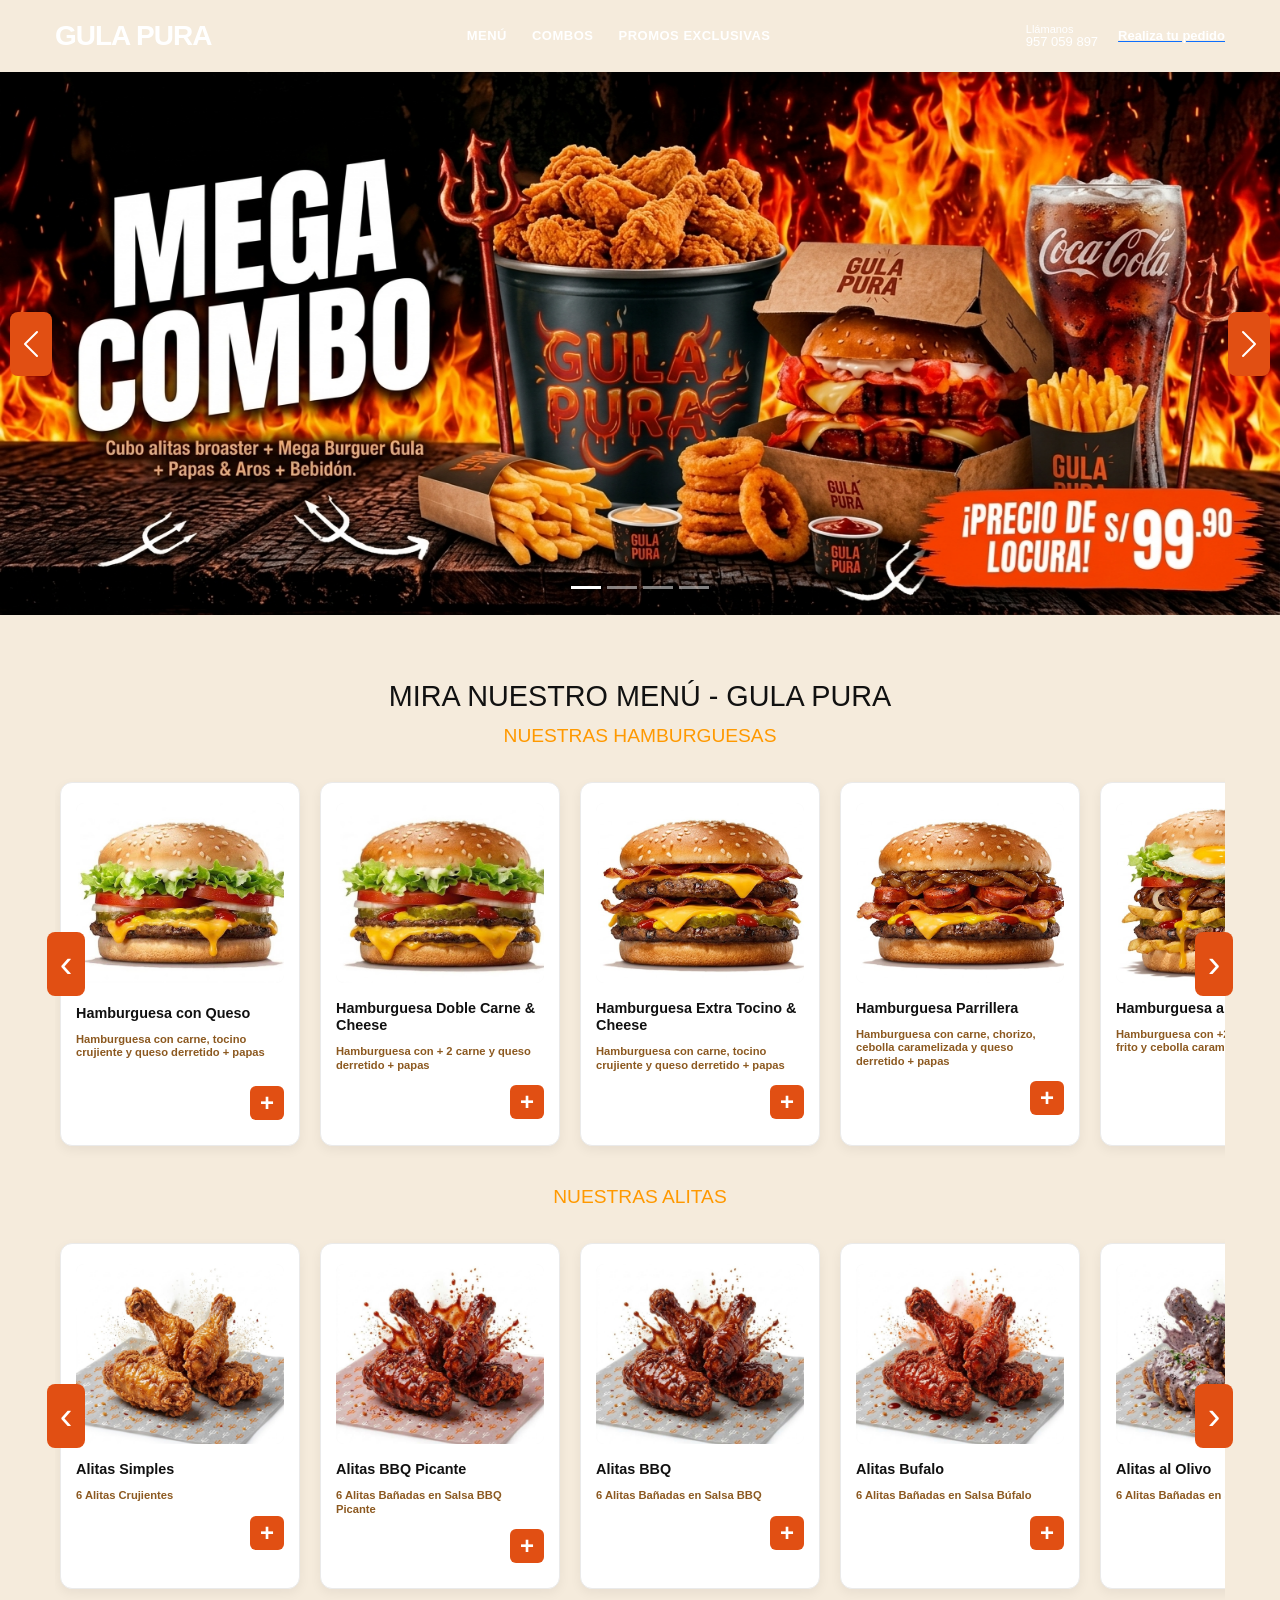
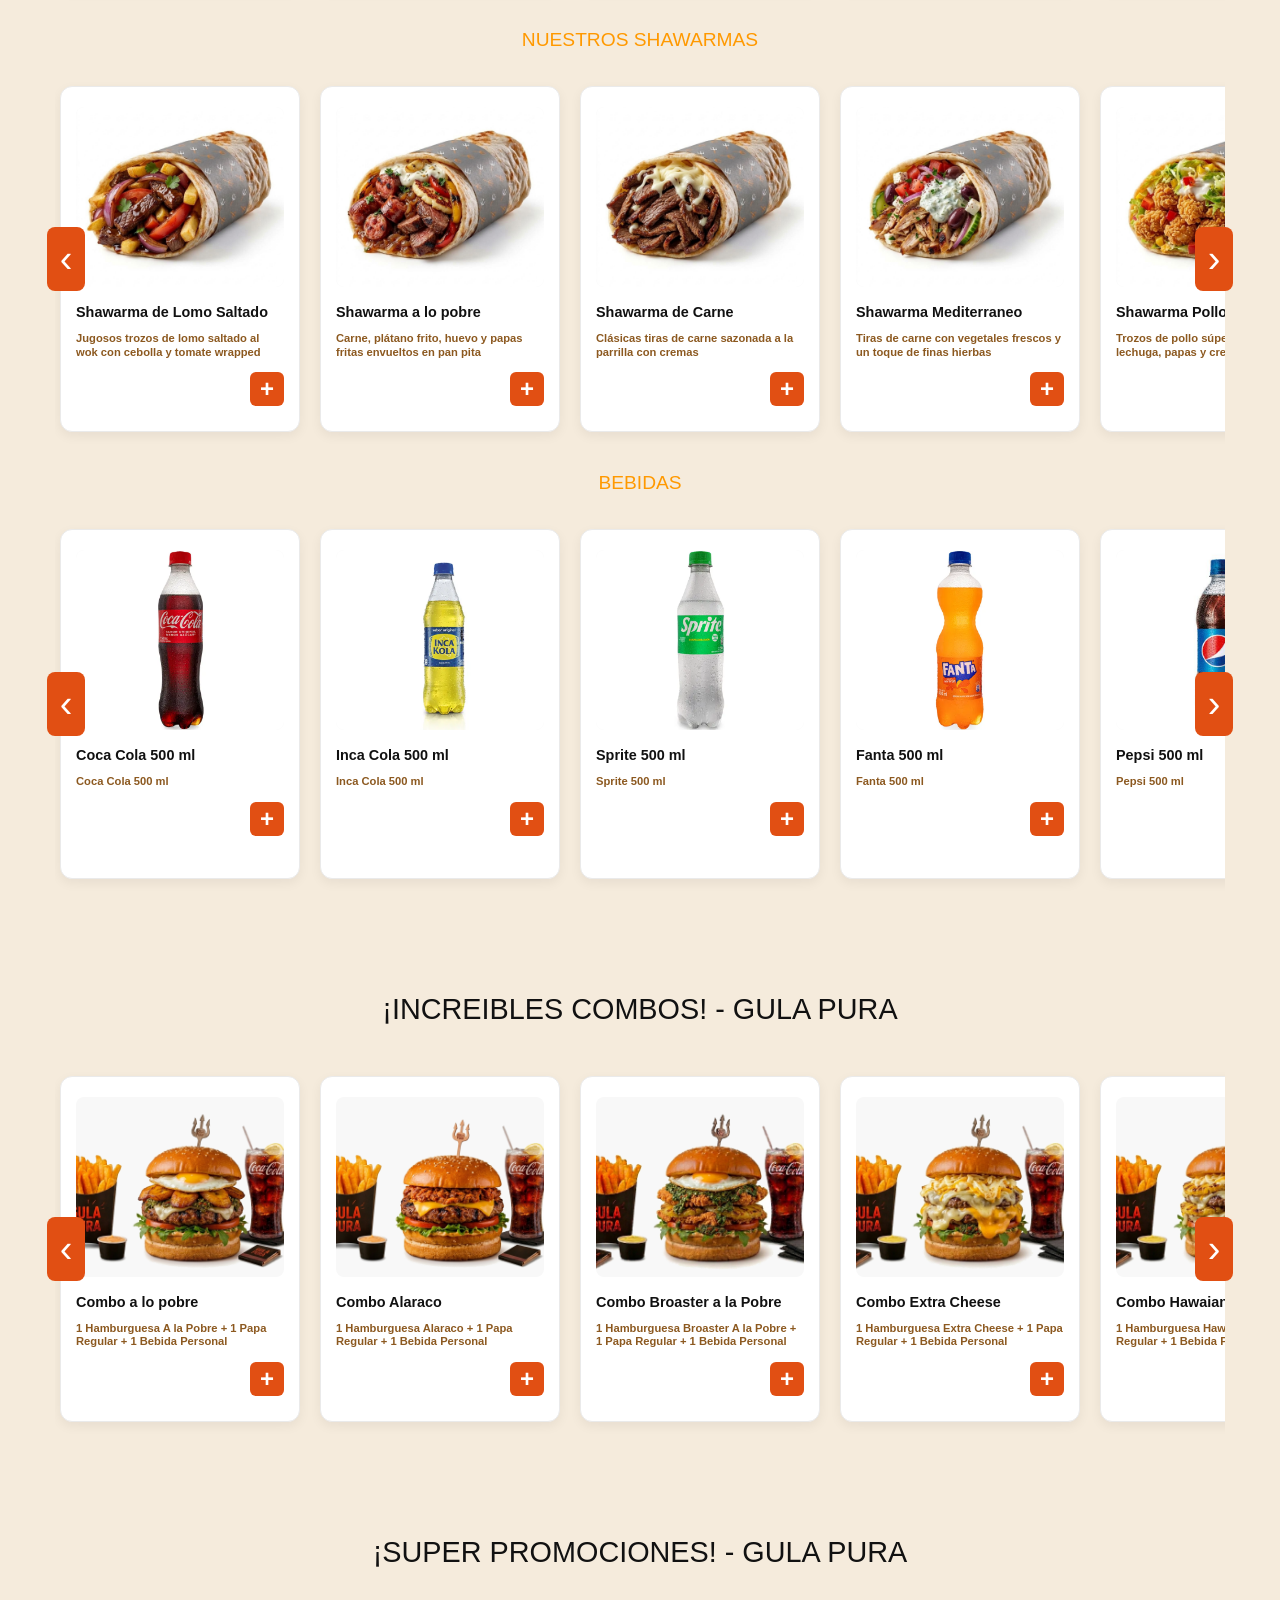
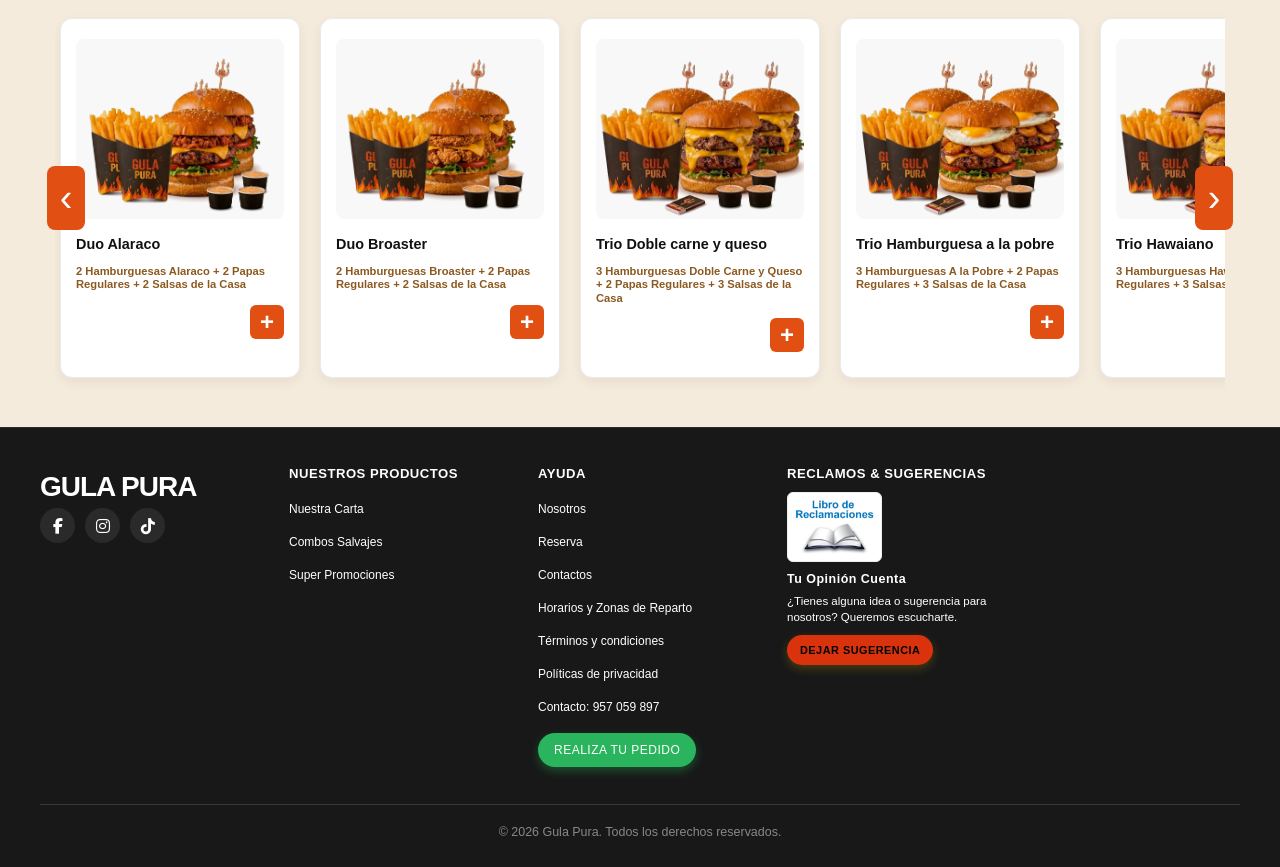
==== commit d7e62059: "se elimino carrito + grandes cambios + productohtml" ====
--- a/index.html
+++ b/index.html
@@ -19,14 +19,14 @@
   <header class="navbar">
     <div class="navbar-container">
       <!-- Logo GULA PURA -->
-      <a href="#" class="logo">
+      <a href="index.html" class="logo">
         <span class="gulapura-text">GULA PURA</span>
       </a>
       <!-- Menú de navegación principal -->
       <nav class="nav-links">
-        <a href="#MENU" class="nav-item">MENÚ</a>
-        <a href="#COMBOS" class="nav-item">COMBOS</a>
-        <a href="#PROMOS" class="nav-item">PROMOS EXCLUSIVAS</a>
+        <a href="index.html#MENU" class="nav-item">MENÚ</a>
+        <a href="index.html#COMBOS" class="nav-item">COMBOS</a>
+        <a href="index.html#PROMOS" class="nav-item">PROMOS EXCLUSIVAS</a>
       </nav>
       <!-- Sección de contacto y compra -->
       <div class="navbar-actions">
@@ -38,25 +38,11 @@
         </div>
         <div class="user-info">
           <div class="user-text">
-            <a href="https://wa.me/51957059897?text=Hola,%20quisiera%20realizar%20un%20pedido" target="_blank"
-              rel="noopener noreferrer" class="link-pedido">
+            <a href="Carta.html" target="_blank" rel="noopener noreferrer" class="link-pedido">
               <strong>Realiza tu pedido</strong>
             </a>
           </div>
         </div>
-        <!-- Botón de carrito de compras -->
-        <a href="Carrito.html" class="cart-btn" aria-label="Ver carrito, 0 productos, total S/ 0.00">
-          <span class="cart-icon">
-            <svg viewBox="0 0 32 32" fill="none" stroke="currentColor" stroke-width="2" stroke-linecap="round"
-              stroke-linejoin="round" aria-hidden="true">
-              <path d="M3 5h4l4 17h15M9 10h20l-3 9H11" />
-              <circle cx="13" cy="27" r="1" fill="currentColor" />
-              <circle cx="25" cy="27" r="1" fill="currentColor" />
-            </svg>
-            <span class="cart-count" aria-hidden="true">0</span>
-          </span>
-          <span class="cart-amount" aria-hidden="true">S/ 0.00</span>
-        </a>
       </div>
     </div>
   </header>
@@ -789,7 +775,7 @@
   <div class="footer-container">
     <!-- Columna 1: Logo y Redes -->
     <div class="footer-column brand-column">
-      <a href="#" class="logo">
+      <a href="index.html" class="logo">
         <span class="gulapura-text">GULA PURA</span>
       </a>
 
@@ -810,9 +796,9 @@
     <div class="footer-column">
       <h3>Nuestros Productos</h3>
       <ul>
-        <li><a href="#MENU">Nuestra Carta </a></li>
-        <li><a href="#COMBOS">Combos Salvajes</a></li>
-        <li><a href="#PROMOS">Super Promociones</a></li>
+        <li><a href="index.html#MENU">Nuestra Carta </a></li>
+        <li><a href="index.html#COMBOS">Combos Salvajes</a></li>
+        <li><a href="index.html#PROMOS">Super Promociones</a></li>
       </ul>
     </div>
     <!-- Columna 3: Ayuda -->
@@ -823,8 +809,9 @@
         <li><a href="Nosotros.html">Nosotros</a></li>
         <li><a href="Reserva.html">Reserva</a></li>
         <li><a href="Contactos.html">Contactos</a></li>
-        <li><a href="#" onclick="abrirModalTerminos(event)">Términos y condiciones</a></li>
-        <li><a href="#" onclick="abrirModalPrivacidad(event)">Políticas de privacidad</a></li>
+        <li><a href="horario.html">Horarios y Zonas de Reparto</a></li>
+        <li><a href="Condiciones.html">Términos y condiciones</a></li>
+        <li><a href="Privacidad.html">Políticas de privacidad</a></li>
         <li class="item-contacto">
           <a href="https://wa.me/51957059897?text=Hola,%20tengo%20una%20consulta" target="_blank"
             rel="noopener noreferrer">
@@ -833,77 +820,12 @@
         </li>
 
         <li class="feedback-container">
-          <a href="https://wa.me/51957059897?text=Hola,%20quisiera%20realizar%20un%20pedido" class="btn-pedido"
-            target="_blank" rel="noopener noreferrer">
+          <a href="Carta.html" class="btn-pedido" target="_blank" rel="noopener noreferrer">
             Realiza tu pedido
           </a>
         </li>
       </ul>
-
-      <!-- Ventana flotante : Términos y Condiciones -->
-      <div id="modal-terminos" class="modal-overlay">
-        <div class="modal-contenido">
-          <!-- Aqui se puede ver reflejado un boton para poder cerrar la ventana flotante de Términos y Condiciones -->
-          <span class="btn-cerrar" onclick="cerrarModalTerminos()">&times;</span>
-          <h2>Términos y Condiciones - Gúla Pura</h2>
-          <div class="modal-body">
-            <p>Bienvenido a <strong>Gúla Pura</strong>. A continuación, te presentamos las condiciones que rigen el uso
-              de nuestro sitio web y el proceso de atención y pedidos a través de nuestro canal oficial de
-              <strong>WhatsApp</strong>.
-            </p>
-
-            <h3>1. Canal Oficial de Ventas y Pedidos</h3>
-            <p>Nuestro sitio web funciona como una carta digital interactiva e informativa. El proceso de compra,
-              cotización, selección de productos, confirmación de dirección y pago se gestiona exclusivamente a través
-              de nuestro canal oficial de WhatsApp.</p>
-
-            <h3>2. Cobertura, Envíos y Horarios</h3>
-            <p>La confirmación de si tu dirección se encuentra dentro de nuestra zona de cobertura de delivery se
-              realizará directamente en el chat de WhatsApp al momento de compartir tu ubicación. La atención está
-              sujeta al horario de nuestras cocinas.</p>
-
-            <h3>3. Medios de Pago</h3>
-            <p>Los pagos se coordinan por WhatsApp e incluyen Yape, Plin, transferencias bancarias o efectivo contra
-              entrega (indicando el monto con el que abonarás para llevar el cambio exacto).</p>
-
-            <h3>4. Comprobantes y Libro de Reclamaciones</h3>
-            <p>Puedes solicitar Boleta o Factura electrónica en el chat de WhatsApp. Asimismo, nuestro Libro de
-              Reclamaciones Virtual se encuentra disponible en la parte inferior de la web.</p>
-          </div>
-        </div>
-      </div>
-
-      <!-- Ventana Flotante : Políticas de Privacidad -->
-      <div id="modal-privacidad" class="modal-overlay">
-        <div class="modal-contenido">
-          <!-- Aqui se puede ver reflejado un boton para poder cerrar la ventana flotante de Politicas de Privacidad -->
-          <span class="btn-cerrar" onclick="cerrarModalPrivacidad()">&times;</span>
-          <h2>Políticas de Privacidad - Gúla Pura</h2>
-          <div class="modal-body">
-            <p>En <strong>Gúla Pura</strong> nos comprometemos a proteger la privacidad de tus datos personales conforme
-              a la <strong>Ley N° 29733 (Ley de Protección de Datos Personales del Perú)</strong>.</p>
-
-            <h3>1. Datos Personales Recopilados</h3>
-            <p>Al realizar tus pedidos a través de WhatsApp, podemos solicitarte datos como: nombre completo, número de
-              teléfono, dirección de entrega y datos de facturación.</p>
-
-            <h3>2. Finalidad del Tratamiento de Datos</h3>
-            <p>Tus datos son utilizados exclusivamente para:</p>
-            <ul>
-              <li>Procesar, preparar y coordinar la entrega (delivery) de tus pedidos.</li>
-              <li>Emitir y enviarte el comprobante de pago electrónico correspondiente (Boleta/Factura).</li>
-              <li>Atender consultas o sugerencias enviadas a través de nuestros canales de atención.</li>
-            </ul>
-
-            <h3>3. Confidencialidad y Seguridad</h3>
-            <p>Tus datos personales no serán comercializados ni cedidos a terceros sin tu consentimiento previo, salvo
-              con el personal encargado del reparto o por requerimiento de la autoridad competente.</p>
-
-            <h3>4. Derechos ARCO</h3>
-            <p>Como titular de tus datos personales, puedes ejercer tus derechos de acceso, rectificación, cancelación u
-              oposición escribiéndonos directamente a nuestro canal de WhatsApp.</p>
-          </div>
-        </div>
+      <div>
       </div>
     </div>
     <!-- Columna 4: Contacto & Atención al Cliente (Libro y Sugerencias) -->
--- a/style.css
+++ b/style.css
@@ -444,25 +444,34 @@
   color: #ff3333;
   padding-left: 3px;
 }
-/* redes sociales */ 
+
+/* redes sociales */
 /* Contenedor principal alineado horizontalmente */
 .footer-brand {
   display: flex;
-  flex-direction: row; /* Coloca el logo y las redes en fila */
-  align-items: center; /* Alinea verticalmente al centro */
-  justify-content: flex-start; /* Alinea todo a la izquierda */
-  gap: 20px; /* Distancia entre el logo y los íconos */
+  flex-direction: row;
+  /* Coloca el logo y las redes en fila */
+  align-items: center;
+  /* Alinea verticalmente al centro */
+  justify-content: flex-start;
+  /* Alinea todo a la izquierda */
+  gap: 20px;
+  /* Distancia entre el logo y los íconos */
   text-align: left;
 }
 
 /* Contenedor de las redes sociales */
 .social-icons {
   display: flex;
-  justify-content: flex-start; /* Alinea los íconos a la izquierda */
-  align-items: center;
-  gap: 10px; /* Distancia entre íconos */
-  margin-top: 0; /* Eliminamos el margen superior anterior */
-  width: auto; /* Se ajusta al contenido */
+  justify-content: flex-start;
+  /* Alinea los íconos a la izquierda */
+  align-items: center;
+  gap: 10px;
+  /* Distancia entre íconos */
+  margin-top: 0;
+  /* Eliminamos el margen superior anterior */
+  width: auto;
+  /* Se ajusta al contenido */
 }
 
 /* Estilo de los íconos */
@@ -479,6 +488,7 @@
   background-color: rgba(255, 255, 255, 0.08);
   transition: all 0.3s ease;
 }
+
 /* Libro de reclamaciones */
 .libro-img {
   width: 120px;
@@ -851,6 +861,7 @@
     padding-bottom: 30px;
   }
 }
+
 /*Contacto*/
 .pagina-interna {
   background: #f5ebdc;
@@ -953,8 +964,13 @@
   line-height: 1.05;
 }
 
-.nosotros-tarjeta-frase strong { color: #fff; }
-.nosotros-tarjeta-frase span { color: #e14f13; }
+.nosotros-tarjeta-frase strong {
+  color: #fff;
+}
+
+.nosotros-tarjeta-frase span {
+  color: #e14f13;
+}
 
 .pagina-grid-3,
 .contacto-grid {
@@ -1021,8 +1037,15 @@
   font-family: Arial, sans-serif;
 }
 
-.reserva-dato strong { color: #111; font-size: .9rem; }
-.reserva-dato span { color: #62452f; font-size: .9rem; }
+.reserva-dato strong {
+  color: #111;
+  font-size: .9rem;
+}
+
+.reserva-dato span {
+  color: #62452f;
+  font-size: .9rem;
+}
 
 .formulario-gula {
   background: #fff;
@@ -1063,7 +1086,9 @@
   transition: border-color .2s ease, box-shadow .2s ease;
 }
 
-.campo-gula textarea { resize: vertical; }
+.campo-gula textarea {
+  resize: vertical;
+}
 
 .campo-gula input:focus,
 .campo-gula select:focus,
@@ -1114,7 +1139,9 @@
   text-decoration: none;
 }
 
-.contacto-card a:hover { color: #ba1d00; }
+.contacto-card a:hover {
+  color: #ba1d00;
+}
 
 .contacto-formulario {
   max-width: 850px;
@@ -1131,6 +1158,7 @@
 }
 
 @media (max-width: 900px) {
+
   .pagina-bloque.destacado,
   .reserva-layout {
     grid-template-columns: 1fr;
@@ -1143,11 +1171,27 @@
 }
 
 @media (max-width: 600px) {
-  .pagina-seccion { padding: 42px 16px 55px; }
-  .pagina-hero { min-height: 230px; padding: 45px 16px; }
-  .formulario-gula { padding: 22px; }
-  .form-row-gula { grid-template-columns: 1fr; gap: 0; }
-  .nosotros-tarjeta-frase { min-height: 180px; }
+  .pagina-seccion {
+    padding: 42px 16px 55px;
+  }
+
+  .pagina-hero {
+    min-height: 230px;
+    padding: 45px 16px;
+  }
+
+  .formulario-gula {
+    padding: 22px;
+  }
+
+  .form-row-gula {
+    grid-template-columns: 1fr;
+    gap: 0;
+  }
+
+  .nosotros-tarjeta-frase {
+    min-height: 180px;
+  }
 }
 
 /* FOOTER FINAL - UNA SOLA BARRA */
@@ -1235,7 +1279,7 @@
   font-size: 0.75rem;
 }
 
-.site-footer .legal-column > h3 {
+.site-footer .legal-column>h3 {
   margin-bottom: 10px;
 }
 
@@ -1301,3 +1345,273 @@
     padding-top: 16px;
   }
 }
+
+/* ====== PALETA (naranja de tu carta) ====== */
+:root {
+  --primary: #e2511a;
+  --primary-dark: #bd3f0f;
+  --desc: #8a5a1f;
+  /* color de la descripción */
+  --bg: #f5f3f1;
+  --card: #ffffff;
+  --text: #111;
+  --border: #e8e4e0;
+  --wa: #25d366;
+}
+
+.wrap {
+  max-width: 1150px;
+  margin: 0 auto;
+  padding: 20px 16px 100px;
+  font-family: "Franklin Gothic Medium", "Arial Narrow", Arial, sans-serif
+}
+
+.wrap h2 {
+  font-size: 28px;
+  margin: 10px 0 14px;
+  color: var(--text)
+}
+
+/* Filtros */
+.filters {
+  display: flex;
+  gap: 8px;
+  flex-wrap: wrap;
+  margin-bottom: 22px
+}
+
+.chip {
+  border: 1px solid var(--border);
+  background: #fff;
+  padding: 8px 18px;
+  border-radius: 20px;
+  cursor: pointer;
+  font-weight: 700;
+  font-size: 14px;
+  font-family: inherit
+}
+
+.chip.active {
+  background: var(--primary);
+  color: #fff;
+  border-color: var(--primary)
+}
+
+/* Tarjetas */
+.grid {
+  display: grid;
+  grid-template-columns: repeat(auto-fill, minmax(240px, 1fr));
+  gap: 20px
+}
+
+.gp-card {
+  background: var(--card);
+  border: 1px solid var(--border);
+  border-radius: 10px;
+  overflow: hidden;
+  display: flex;
+  flex-direction: column;
+  box-shadow: 0 2px 6px #0000000d
+}
+
+.gp-img {
+  padding: 14px 14px 0;
+  height: 210px;
+  display: flex;
+  align-items: center;
+  justify-content: center
+}
+
+.gp-img img {
+  max-width: 100%;
+  max-height: 100%;
+  object-fit: contain
+}
+
+.gp-info {
+  padding: 14px 16px 16px;
+  display: flex;
+  flex-direction: column;
+  flex: 1
+}
+
+.gp-name {
+  font-size: 15px;
+  font-weight: 800;
+  margin: 0 0 8px;
+  color: var(--text);
+  line-height: 1.25
+}
+
+.gp-desc {
+  font-size: 12px;
+  font-weight: 700;
+  margin: 0;
+  color: var(--desc);
+  line-height: 1.35;
+  flex: 1
+}
+
+.gp-foot {
+  display: flex;
+  justify-content: space-between;
+  align-items: center;
+  margin-top: 16px
+}
+
+.gp-price {
+  font-size: 17px;
+  font-weight: 800;
+  color: var(--text)
+}
+
+.gp-add {
+  width: 36px;
+  height: 36px;
+  border: 0;
+  border-radius: 7px;
+  background: var(--primary);
+  color: #fff;
+  font-size: 24px;
+  line-height: 1;
+  cursor: pointer;
+  display: flex;
+  align-items: center;
+  justify-content: center
+}
+
+.gp-add:hover {
+  background: var(--primary-dark)
+}
+
+.bar.show {
+  display: flex
+}
+
+/* Panel del pedido */
+.panel {
+  position: fixed;
+  top: 0;
+  right: -420px;
+  width: min(400px, 100%);
+  height: 100%;
+  background: #fff;
+  box-shadow: -4px 0 20px #0003;
+  transition: right .25s;
+  z-index: 1001;
+  display: flex;
+  flex-direction: column;
+  font-family: Arial, sans-serif
+}
+
+.panel.open {
+  right: 0
+}
+
+.panel header {
+  padding: 16px;
+  display: flex;
+  justify-content: space-between;
+  align-items: center;
+  border-bottom: 1px solid var(--border);
+  font-weight: 800;
+  font-size: 18px
+}
+
+.panel header button {
+  background: none;
+  border: 0;
+  font-size: 26px;
+  cursor: pointer
+}
+
+#items {
+  flex: 1;
+  overflow: auto;
+  padding: 12px 16px
+}
+
+.item {
+  display: flex;
+  justify-content: space-between;
+  align-items: center;
+  gap: 8px;
+  padding: 10px 0;
+  border-bottom: 1px solid var(--border);
+  font-size: 14px
+}
+
+.qty {
+  display: flex;
+  align-items: center;
+  gap: 8px
+}
+
+.qty button {
+  width: 26px;
+  height: 26px;
+  border-radius: 50%;
+  border: 1px solid var(--border);
+  background: #fff;
+  cursor: pointer;
+  font-size: 16px
+}
+
+.foot {
+  padding: 16px;
+  border-top: 1px solid var(--border)
+}
+
+.foot input,
+.foot textarea {
+  width: 100%;
+  padding: 10px;
+  border: 1px solid var(--border);
+  border-radius: 6px;
+  margin-bottom: 8px;
+  font: inherit
+}
+
+.total {
+  display: flex;
+  justify-content: space-between;
+  font-weight: 800;
+  font-size: 18px;
+  margin-bottom: 10px
+}
+
+.order {
+  width: 100%;
+  background: var(--wa);
+  color: #fff;
+  border: 0;
+  padding: 14px;
+  border-radius: 8px;
+  font-size: 16px;
+  font-weight: 800;
+  cursor: pointer
+}
+
+.order:disabled {
+  opacity: .5;
+  cursor: not-allowed
+}
+
+.empty {
+  color: #777;
+  text-align: center;
+  margin-top: 40px
+}
+/*Producto*/
+.pd-wrap{max-width:900px;margin:30px auto;padding:0 16px 60px}
+.pd-back{display:inline-block;margin-bottom:16px;color:#e2511a;font-weight:700;text-decoration:none}
+.pd-card{background:#fff;border-radius:12px;box-shadow:0 2px 10px #0000001a;padding:24px;display:flex;gap:28px;flex-wrap:wrap;align-items:center}
+.pd-img{flex:1 1 320px;text-align:center}
+.pd-img img{max-width:100%;max-height:360px;object-fit:contain}
+.pd-info{flex:1 1 320px}
+.pd-info h1{font-size:28px;font-weight:800;margin-bottom:10px}
+.pd-desc{color:#8a5a1f;font-weight:700;line-height:1.4;margin-bottom:16px}
+.pd-price{font-size:26px;font-weight:800;margin-bottom:18px}
+.pd-qty{display:flex;align-items:center;gap:12px;margin-bottom:18px}
+.pd-qty button{width:36px;height:36px;border-radius:50%;border:1px solid #ddd;background:#fff;font-size:20px;cursor:pointer}
+.pd-order{display:inline-block;background:#25d366;color:#fff;font-weight:800;padding:14px 22px;border-radius:8px;text-decoration:none}
